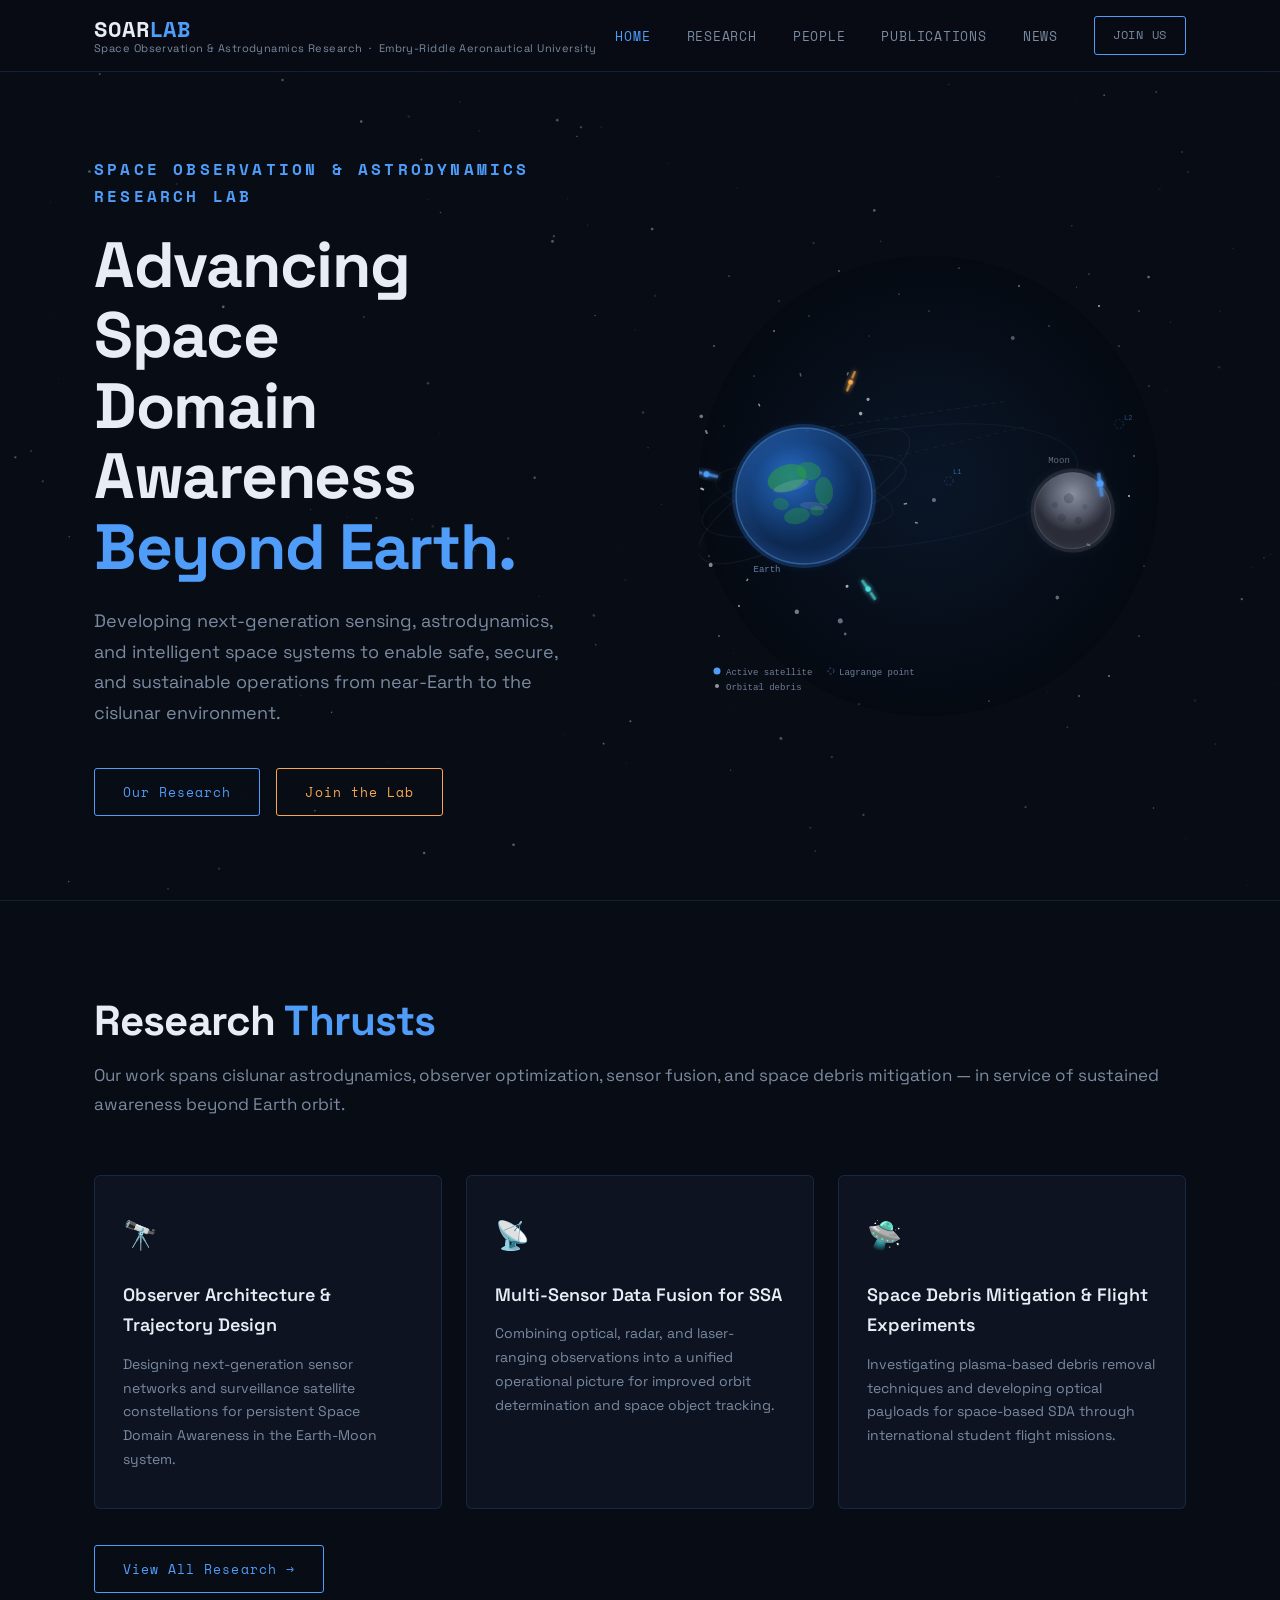
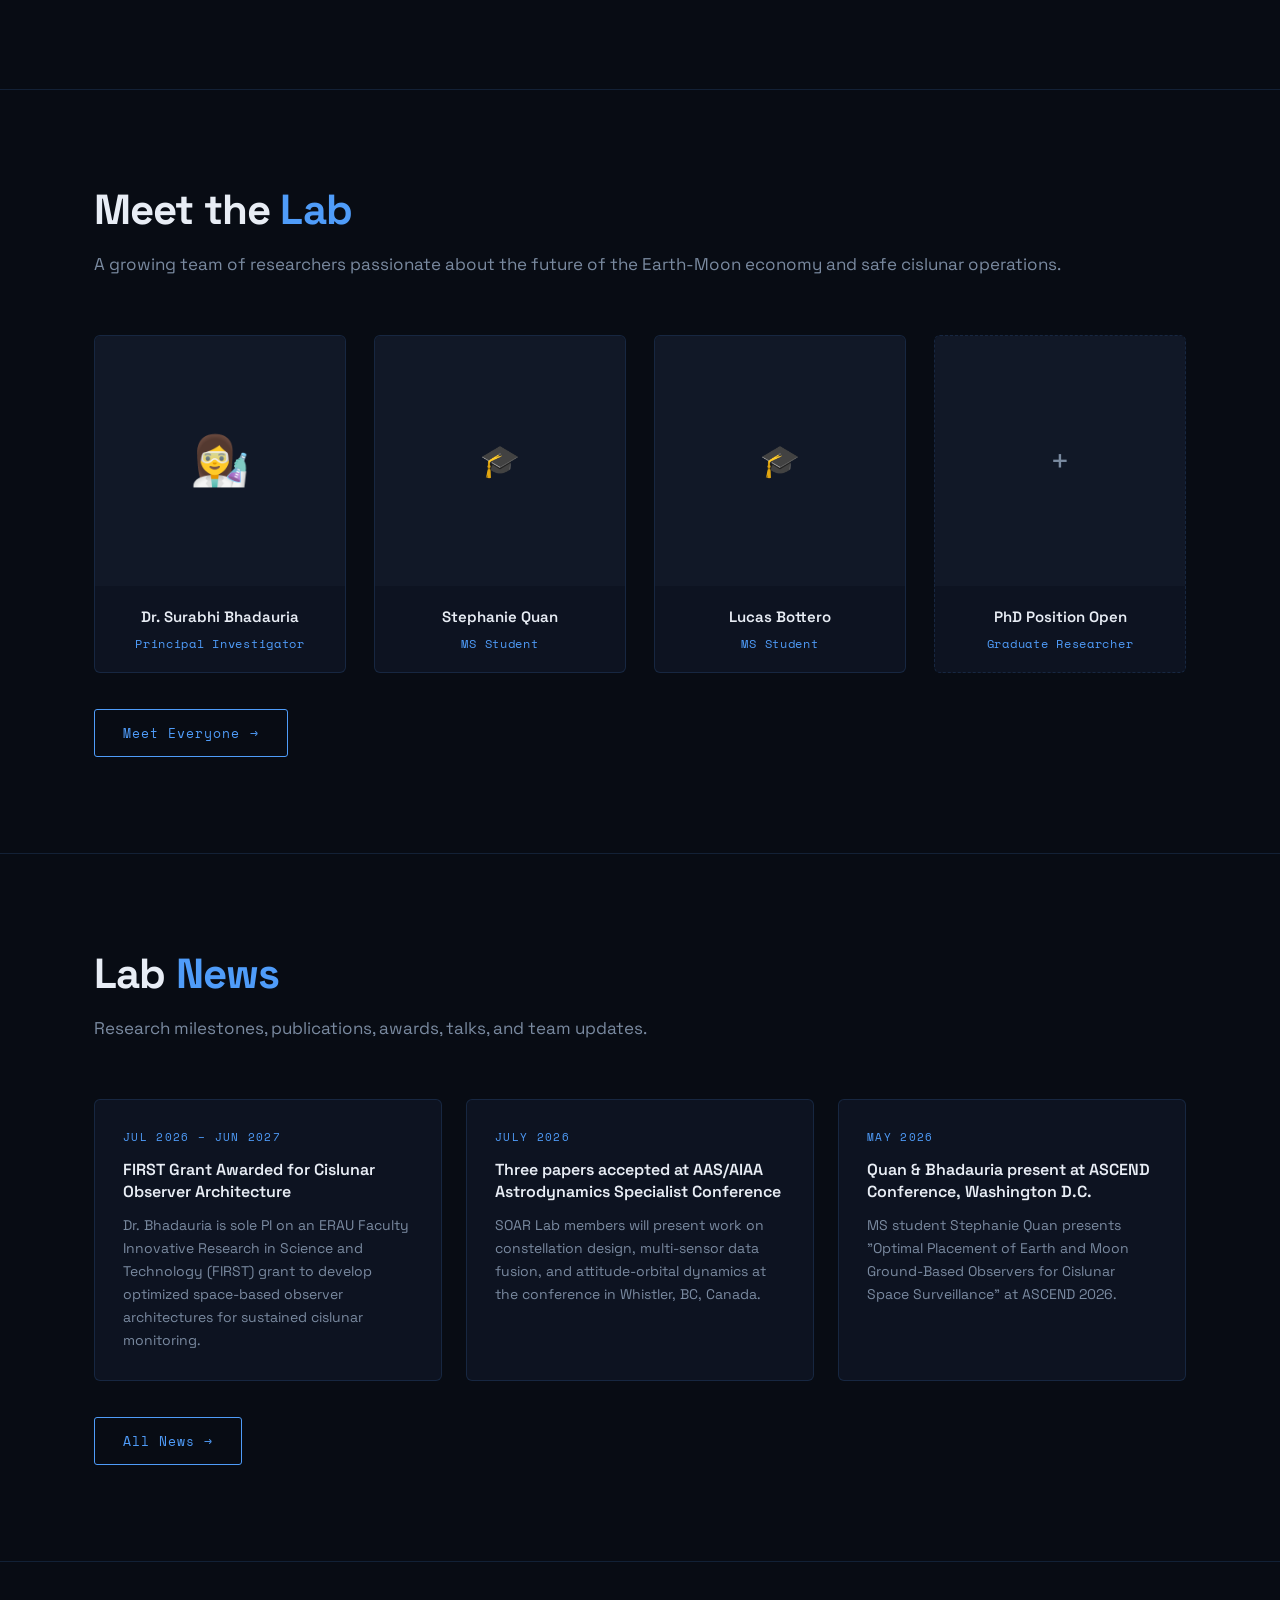
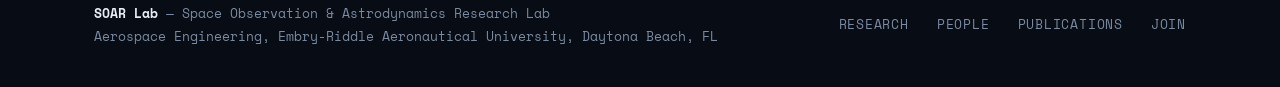
==== index.html @ 90901061 "Update index.html" ====
<!DOCTYPE html>
<html lang="en">
<head>
  <meta charset="UTF-8" />
  <meta name="viewport" content="width=device-width, initial-scale=1.0"/>
  <title>SOAR Lab @ ERAU — Space Observation & Astrodynamics Research</title>
  <meta name="description" content="Space Observation and Astrodynamics Research (SOAR) Lab at Embry-Riddle Aeronautical University."/>
  <link rel="stylesheet" href="css/style.css"/>
</head>
<body>

<canvas id="starfield"></canvas>

<!-- NAV -->
<nav>
  <div class="nav-inner">
    <a href="index.html" class="nav-logo">
      SOAR<span>LAB</span>
      <small>Space Observation &amp; Astrodynamics Research &nbsp;·&nbsp; Embry-Riddle Aeronautical University</small>
    </a>
    <ul class="nav-links">
      <li><a href="index.html">Home</a></li>
      <li><a href="pages/research.html">Research</a></li>
      <li><a href="pages/people.html">People</a></li>
      <li><a href="pages/publications.html">Publications</a></li>
      <li><a href="pages/news.html">News</a></li>
      <li><a href="pages/join.html" class="btn" style="padding:8px 18px;font-size:12px;">Join Us</a></li>
    </ul>
    <div class="nav-burger" aria-label="Toggle menu">
      <span></span><span></span><span></span>
    </div>
  </div>
</nav>

<!-- HERO -->
<section class="hero">
  <div class="container">
    <div class="hero-grid">
      <div>
        <h3 class="hero-eyebrow" style="font-size: 16px;">Space Observation &amp; Astrodynamics Research Lab</h3>
        <h1>Advancing Space<br/>Domain Awareness<br/><em>Beyond Earth.</em></h1>
        <p class="hero-sub">
          Developing next-generation sensing, astrodynamics, and intelligent space systems to enable safe, secure, and sustainable operations from near-Earth to the cislunar environment.
        </p>
        <div class="hero-cta">
          <a href="pages/research.html" class="btn">Our Research</a>
          <a href="pages/join.html" class="btn btn-gold">Join the Lab</a>
        </div>
      </div>

      <!-- Rich Earth-Moon debris field SVG -->
      <div class="orbit-wrap" style="width:460px;height:460px;">
        <svg viewBox="0 0 460 460" xmlns="http://www.w3.org/2000/svg">
          <defs>
            <radialGradient id="spaceGrad" cx="50%" cy="50%">
              <stop offset="0%" stop-color="#0a1628"/>
              <stop offset="100%" stop-color="#050a12"/>
            </radialGradient>
            <radialGradient id="earthGrad" cx="40%" cy="35%">
              <stop offset="0%" stop-color="#2a6abf"/>
              <stop offset="40%" stop-color="#1a4a8a"/>
              <stop offset="100%" stop-color="#0a1f3d"/>
            </radialGradient>
            <radialGradient id="earthAtmo" cx="50%" cy="50%">
              <stop offset="75%" stop-color="rgba(79,140,249,0)"/>
              <stop offset="100%" stop-color="rgba(79,140,249,0.18)"/>
            </radialGradient>
            <radialGradient id="moonGrad" cx="38%" cy="32%">
              <stop offset="0%" stop-color="#8a8fa0"/>
              <stop offset="60%" stop-color="#555a6a"/>
              <stop offset="100%" stop-color="#2a2d38"/>
            </radialGradient>
            <radialGradient id="moonAtmo" cx="50%" cy="50%">
              <stop offset="75%" stop-color="rgba(180,185,200,0)"/>
              <stop offset="100%" stop-color="rgba(180,185,200,0.08)"/>
            </radialGradient>
            <filter id="glow" x="-50%" y="-50%" width="200%" height="200%">
              <feGaussianBlur stdDeviation="2.5" result="blur"/>
              <feMerge><feMergeNode in="blur"/><feMergeNode in="SourceGraphic"/></feMerge>
            </filter>
            <filter id="softglow" x="-80%" y="-80%" width="260%" height="260%">
              <feGaussianBlur stdDeviation="5" result="blur"/>
              <feMerge><feMergeNode in="blur"/><feMergeNode in="SourceGraphic"/></feMerge>
            </filter>
            <filter id="debrisfx">
              <feGaussianBlur stdDeviation="0.6" result="blur"/>
              <feMerge><feMergeNode in="blur"/><feMergeNode in="SourceGraphic"/></feMerge>
            </filter>
            <clipPath id="earthClip"><circle cx="105" cy="240" r="68"/></clipPath>
            <clipPath id="moonClip"><circle cx="360" cy="160" r="38"/></clipPath>
          </defs>

          <!-- Deep space background -->
          <circle cx="230" cy="230" r="230" fill="url(#spaceGrad)"/>

          <!-- Background stars (static, tiny) -->
          <g opacity="0.7">
            <circle cx="30" cy="20" r="0.6" fill="white"/><circle cx="80" cy="45" r="0.5" fill="white"/>
            <circle cx="140" cy="15" r="0.7" fill="white"/><circle cx="200" cy="38" r="0.5" fill="white"/>
            <circle cx="260" cy="12" r="0.6" fill="white"/><circle cx="320" cy="30" r="0.8" fill="white"/>
            <circle cx="390" cy="18" r="0.5" fill="white"/><circle cx="440" cy="55" r="0.6" fill="white"/>
            <circle cx="15" cy="90" r="0.7" fill="white"/><circle cx="55" cy="120" r="0.5" fill="white"/>
            <circle cx="420" cy="90" r="0.6" fill="white"/><circle cx="450" cy="130" r="0.5" fill="white"/>
            <circle cx="25" cy="170" r="0.5" fill="white"/><circle cx="435" cy="200" r="0.7" fill="white"/>
            <circle cx="10" cy="300" r="0.6" fill="white"/><circle cx="445" cy="310" r="0.5" fill="white"/>
            <circle cx="20" cy="380" r="0.7" fill="white"/><circle cx="440" cy="380" r="0.6" fill="white"/>
            <circle cx="60" cy="430" r="0.5" fill="white"/><circle cx="380" cy="440" r="0.7" fill="white"/>
            <circle cx="160" cy="448" r="0.5" fill="white"/><circle cx="290" cy="445" r="0.6" fill="white"/>
            <circle cx="110" cy="60" r="0.5" fill="white"/><circle cx="350" cy="70" r="0.6" fill="white"/>
            <circle cx="170" cy="80" r="0.4" fill="white"/><circle cx="230" cy="55" r="0.5" fill="white"/>
          </g>

          <!-- Twinkling stars -->
          <circle cx="75" cy="75" r="1" fill="white"><animate attributeName="opacity" values="0.3;1;0.3" dur="2.3s" repeatCount="indefinite"/></circle>
          <circle cx="400" cy="50" r="1.1" fill="white"><animate attributeName="opacity" values="0.8;0.2;0.8" dur="1.8s" repeatCount="indefinite"/></circle>
          <circle cx="430" cy="240" r="0.9" fill="white"><animate attributeName="opacity" values="0.4;1;0.4" dur="3.1s" repeatCount="indefinite"/></circle>
          <circle cx="40" cy="350" r="1" fill="white"><animate attributeName="opacity" values="1;0.2;1" dur="2.7s" repeatCount="indefinite"/></circle>
          <circle cx="410" cy="420" r="0.8" fill="white"><animate attributeName="opacity" values="0.5;1;0.5" dur="1.6s" repeatCount="indefinite"/></circle>

          <!-- Earth-Moon orbital path -->
          <ellipse cx="210" cy="230" rx="170" ry="58" fill="none" stroke="rgba(79,156,249,0.08)" stroke-width="1" transform="rotate(-8,210,230)"/>

          <!-- LEO debris ring around Earth -->
          <ellipse cx="105" cy="240" rx="105" ry="32" fill="none" stroke="rgba(79,156,249,0.07)" stroke-width="1.5" transform="rotate(-15,105,240)"/>
          <ellipse cx="105" cy="240" rx="90" ry="26" fill="none" stroke="rgba(249,168,79,0.06)" stroke-width="1" transform="rotate(10,105,240)"/>
          <ellipse cx="105" cy="240" rx="120" ry="36" fill="none" stroke="rgba(255,255,255,0.05)" stroke-width="1" transform="rotate(-30,105,240)"/>

          <!-- EARTH -->
          <circle cx="105" cy="240" r="72" fill="rgba(30,70,140,0.15)" filter="url(#softglow)"/>
          <circle cx="105" cy="240" r="68" fill="url(#earthGrad)"/>
          <!-- Ocean texture -->
          <circle cx="105" cy="240" r="68" fill="rgba(30,100,200,0.15)"/>
          <!-- Continent shapes -->
          <ellipse cx="88" cy="222" rx="20" ry="13" fill="rgba(40,160,60,0.55)" transform="rotate(-20,88,222)"/>
          <ellipse cx="110" cy="215" rx="12" ry="9" fill="rgba(40,160,60,0.45)" transform="rotate(10,110,215)"/>
          <ellipse cx="125" cy="235" rx="9" ry="14" fill="rgba(40,160,60,0.40)" transform="rotate(-5,125,235)"/>
          <ellipse cx="82" cy="248" rx="8" ry="6" fill="rgba(40,160,60,0.35)" transform="rotate(15,82,248)"/>
          <ellipse cx="98" cy="260" rx="13" ry="8" fill="rgba(40,160,60,0.38)" transform="rotate(-10,98,260)"/>
          <ellipse cx="118" cy="255" rx="7" ry="5" fill="rgba(40,160,60,0.32)"/>
          <!-- Cloud wisps -->
          <ellipse cx="92" cy="230" rx="18" ry="5" fill="rgba(255,255,255,0.12)" transform="rotate(-15,92,230)"/>
          <ellipse cx="115" cy="250" rx="14" ry="4" fill="rgba(255,255,255,0.10)" transform="rotate(5,115,250)"/>
          <!-- Atmosphere glow -->
          <circle cx="105" cy="240" r="72" fill="url(#earthAtmo)"/>
          <circle cx="105" cy="240" r="68" fill="none" stroke="rgba(100,180,255,0.35)" stroke-width="1.5"/>

          <!-- MOON (orbiting) -->
          <g>
            <animateTransform attributeName="transform" type="rotate" from="0 210 230" to="360 210 230" dur="22s" repeatCount="indefinite"/>
            <!-- Moon glow -->
            <circle cx="360" cy="160" r="42" fill="rgba(150,155,170,0.08)" filter="url(#softglow)"/>
            <circle cx="360" cy="160" r="38" fill="url(#moonGrad)"/>
            <!-- Craters -->
            <circle cx="350" cy="152" r="5" fill="rgba(0,0,0,0.18)"/>
            <circle cx="370" cy="165" r="3.5" fill="rgba(0,0,0,0.15)"/>
            <circle cx="355" cy="172" r="4" fill="rgba(0,0,0,0.12)"/>
            <circle cx="368" cy="150" r="2.5" fill="rgba(0,0,0,0.10)"/>
            <circle cx="342" cy="165" r="3" fill="rgba(0,0,0,0.13)"/>
            <!-- Atmosphere -->
            <circle cx="360" cy="160" r="42" fill="url(#moonAtmo)"/>
            <circle cx="360" cy="160" r="38" fill="none" stroke="rgba(180,185,200,0.2)" stroke-width="1"/>
          </g>

          <!-- DEBRIS FIELD — many pieces at various orbits around Earth -->
          <!-- LEO debris ring 1, fast -->
          <g><animateTransform attributeName="transform" type="rotate" from="0 105 240" to="360 105 240" dur="4s" repeatCount="indefinite"/>
            <rect x="205" y="238" width="4" height="2" rx="0.5" fill="rgba(220,220,220,0.8)" transform="rotate(20,207,239)"/></g>
          <g><animateTransform attributeName="transform" type="rotate" from="60 105 240" to="420 105 240" dur="4s" repeatCount="indefinite"/>
            <rect x="205" y="238" width="3" height="1.5" rx="0.5" fill="rgba(200,200,210,0.7)"/></g>
          <g><animateTransform attributeName="transform" type="rotate" from="120 105 240" to="480 105 240" dur="4s" repeatCount="indefinite"/>
            <circle cx="205" cy="240" r="1.8" fill="rgba(210,210,220,0.75)"/></g>
          <g><animateTransform attributeName="transform" type="rotate" from="180 105 240" to="540 105 240" dur="4s" repeatCount="indefinite"/>
            <rect x="205" y="239" width="3.5" height="1.5" rx="0.3" fill="rgba(180,200,220,0.7)" transform="rotate(-15,207,240)"/></g>
          <g><animateTransform attributeName="transform" type="rotate" from="240 105 240" to="600 105 240" dur="4s" repeatCount="indefinite"/>
            <circle cx="205" cy="240" r="1.5" fill="rgba(220,210,200,0.8)"/></g>
          <g><animateTransform attributeName="transform" type="rotate" from="300 105 240" to="660 105 240" dur="4s" repeatCount="indefinite"/>
            <rect x="205" y="238.5" width="2.5" height="1.5" rx="0.3" fill="rgba(200,215,200,0.7)"/></g>

          <!-- LEO debris ring 2, medium -->
          <g><animateTransform attributeName="transform" type="rotate" from="30 105 240" to="390 105 240" dur="6.5s" repeatCount="indefinite"/>
            <circle cx="221" cy="240" r="2" fill="rgba(200,200,210,0.65)"/></g>
          <g><animateTransform attributeName="transform" type="rotate" from="100 105 240" to="460 105 240" dur="6.5s" repeatCount="indefinite"/>
            <rect x="220" y="238.5" width="4" height="2" rx="0.5" fill="rgba(210,200,200,0.6)" transform="rotate(35,222,239)"/></g>
          <g><animateTransform attributeName="transform" type="rotate" from="190 105 240" to="550 105 240" dur="6.5s" repeatCount="indefinite"/>
            <circle cx="221" cy="240" r="1.6" fill="rgba(220,220,200,0.7)"/></g>
          <g><animateTransform attributeName="transform" type="rotate" from="260 105 240" to="620 105 240" dur="6.5s" repeatCount="indefinite"/>
            <rect x="219" y="239" width="3" height="1.5" rx="0.3" fill="rgba(190,210,220,0.65)"/></g>
          <g><animateTransform attributeName="transform" type="rotate" from="340 105 240" to="700 105 240" dur="6.5s" repeatCount="indefinite"/>
            <circle cx="221" cy="240" r="2.2" fill="rgba(200,195,210,0.6)"/></g>

          <!-- Outer LEO ring, slow -->
          <g><animateTransform attributeName="transform" type="rotate" from="0 105 240" to="360 105 240" dur="10s" repeatCount="indefinite"/>
            <circle cx="235" cy="240" r="2.5" fill="rgba(180,190,210,0.55)"/></g>
          <g><animateTransform attributeName="transform" type="rotate" from="72 105 240" to="432 105 240" dur="10s" repeatCount="indefinite"/>
            <rect x="234" y="238" width="4" height="2" rx="0.5" fill="rgba(200,200,190,0.5)" transform="rotate(-25,236,239)"/></g>
          <g><animateTransform attributeName="transform" type="rotate" from="144 105 240" to="504 105 240" dur="10s" repeatCount="indefinite"/>
            <circle cx="235" cy="240" r="1.8" fill="rgba(210,200,200,0.55)"/></g>
          <g><animateTransform attributeName="transform" type="rotate" from="216 105 240" to="576 105 240" dur="10s" repeatCount="indefinite"/>
            <rect x="233" y="239" width="3.5" height="1.5" rx="0.4" fill="rgba(190,200,215,0.5)"/></g>
          <g><animateTransform attributeName="transform" type="rotate" from="288 105 240" to="648 105 240" dur="10s" repeatCount="indefinite"/>
            <circle cx="235" cy="240" r="2" fill="rgba(200,210,200,0.5)"/></g>

          <!-- ACTIVE SATELLITES with solar panels -->
          <!-- Sat 1 — LEO, blue -->
          <g filter="url(#glow)">
            <animateTransform attributeName="transform" type="rotate" from="45 105 240" to="405 105 240" dur="5s" repeatCount="indefinite"/>
            <circle cx="205" cy="240" r="3" fill="#4f9cf9"/>
            <rect x="209" y="238.5" width="10" height="3" fill="rgba(79,156,249,0.7)" rx="1"/>
            <rect x="193" y="238.5" width="10" height="3" fill="rgba(79,156,249,0.7)" rx="1"/>
          </g>
          <!-- Sat 2 — higher LEO, gold -->
          <g filter="url(#glow)">
            <animateTransform attributeName="transform" type="rotate" from="200 105 240" to="560 105 240" dur="8s" repeatCount="indefinite"/>
            <circle cx="228" cy="240" r="2.5" fill="#f9a84f"/>
            <rect x="232" y="238.8" width="8" height="2.5" fill="rgba(249,168,79,0.7)" rx="1"/>
            <rect x="218" y="238.8" width="8" height="2.5" fill="rgba(249,168,79,0.7)" rx="1"/>
          </g>
          <!-- Sat 3 — observer, cyan -->
          <g filter="url(#glow)">
            <animateTransform attributeName="transform" type="rotate" from="310 105 240" to="670 105 240" dur="7s" repeatCount="indefinite"/>
            <circle cx="218" cy="240" r="2.8" fill="#4fdcdc"/>
            <rect x="222" y="238.6" width="9" height="2.8" fill="rgba(79,220,220,0.65)" rx="1"/>
            <rect x="207" y="238.6" width="9" height="2.8" fill="rgba(79,220,220,0.65)" rx="1"/>
          </g>

          <!-- CISLUNAR SPACECRAFT on halo-like path -->
          <g filter="url(#glow)">
            <animateTransform attributeName="transform" type="rotate" from="0 310 190" to="360 310 190" dur="9s" repeatCount="indefinite"/>
            <circle cx="360" cy="105" r="3.5" fill="#4f9cf9"/>
            <rect x="364" y="103.3" width="9" height="3.5" fill="rgba(79,156,249,0.65)" rx="1"/>
            <rect x="349" y="103.3" width="9" height="3.5" fill="rgba(79,156,249,0.65)" rx="1"/>
          </g>

          <!-- Observation beams from Earth satellite to Moon region -->
          <line x1="105" y1="175" x2="310" y2="145" stroke="rgba(79,220,220,0.2)" stroke-width="1" stroke-dasharray="5,4">
            <animate attributeName="opacity" values="0.15;0.5;0.15" dur="3.5s" repeatCount="indefinite"/>
          </line>
          <line x1="155" y1="210" x2="330" y2="170" stroke="rgba(249,168,79,0.18)" stroke-width="1" stroke-dasharray="4,5">
            <animate attributeName="opacity" values="0.1;0.4;0.1" dur="4.2s" repeatCount="indefinite"/>
          </line>

          <!-- Scattered cislunar debris (slower, spread out) -->
          <g><animateTransform attributeName="transform" type="rotate" from="0 230 230" to="360 230 230" dur="18s" repeatCount="indefinite"/>
            <circle cx="400" cy="230" r="1.8" fill="rgba(200,200,200,0.5)"/></g>
          <g><animateTransform attributeName="transform" type="rotate" from="90 230 230" to="450 230 230" dur="25s" repeatCount="indefinite"/>
            <circle cx="400" cy="230" r="1.4" fill="rgba(220,210,190,0.45)"/></g>
          <g><animateTransform attributeName="transform" type="rotate" from="180 230 230" to="540 230 230" dur="18s" repeatCount="indefinite"/>
            <rect x="398" y="229" width="3.5" height="1.5" rx="0.3" fill="rgba(190,200,210,0.4)" transform="rotate(40,400,230)"/></g>
          <g><animateTransform attributeName="transform" type="rotate" from="270 230 230" to="630 230 230" dur="25s" repeatCount="indefinite"/>
            <circle cx="400" cy="230" r="2" fill="rgba(200,195,200,0.4)"/></g>
          <g><animateTransform attributeName="transform" type="rotate" from="45 230 230" to="-315 230 230" dur="30s" repeatCount="indefinite"/>
            <rect x="398" y="228.5" width="4" height="2" rx="0.4" fill="rgba(210,200,190,0.38)"/></g>

          <!-- L1 / L2 region markers -->
          <circle cx="250" cy="225" r="3" fill="none" stroke="rgba(79,156,249,0.3)" stroke-width="1" stroke-dasharray="2,2">
            <animate attributeName="r" values="3;5;3" dur="3s" repeatCount="indefinite"/>
            <animate attributeName="opacity" values="0.5;1;0.5" dur="3s" repeatCount="indefinite"/>
          </circle>
          <text x="254" y="218" fill="rgba(79,156,249,0.6)" font-size="7" font-family="monospace">L1</text>

          <circle cx="420" cy="168" r="3" fill="none" stroke="rgba(79,156,249,0.25)" stroke-width="1" stroke-dasharray="2,2">
            <animate attributeName="r" values="3;4.5;3" dur="4s" repeatCount="indefinite"/>
            <animate attributeName="opacity" values="0.4;0.9;0.4" dur="4s" repeatCount="indefinite"/>
          </circle>
          <text x="425" y="164" fill="rgba(79,156,249,0.5)" font-size="7" font-family="monospace">L2</text>

          <!-- Labels -->
          <text x="68" y="316" fill="rgba(150,190,255,0.65)" font-size="9" font-family="monospace" text-anchor="middle">Earth</text>
          <text x="360" y="207" fill="rgba(180,185,200,0.55)" font-size="9" font-family="monospace" text-anchor="middle">Moon</text>

          <!-- Legend bottom left -->
          <circle cx="18" cy="415" r="3.5" fill="#4f9cf9"/>
          <text x="27" y="419" fill="rgba(180,200,240,0.6)" font-size="9" font-family="monospace">Active satellite</text>
          <circle cx="18" cy="430" r="2" fill="rgba(210,210,220,0.7)"/>
          <text x="27" y="434" fill="rgba(180,200,240,0.6)" font-size="9" font-family="monospace">Orbital debris</text>
          <circle cx="132" cy="415" r="3" fill="none" stroke="rgba(79,156,249,0.5)" stroke-width="1" stroke-dasharray="2,2"/>
          <text x="140" y="419" fill="rgba(180,200,240,0.6)" font-size="9" font-family="monospace">Lagrange point</text>
        </svg>
      </div>
    </div>
  </div>
</section>

  <hr class="divider"/>

<!-- RESEARCH PREVIEW -->
<section class="section" style="position:relative;z-index:1;">
  <div class="container">
    <div class="section-head">
      <h2>Research <span>Thrusts</span></h2>
       <p style="max-width:100%;">Our work spans cislunar astrodynamics, observer optimization, sensor fusion, and space debris mitigation — in service of sustained awareness beyond Earth orbit.</p>
    </div>
    <div class="research-grid">
      <div class="research-card">
        <span class="research-icon">🔭</span>
        <h3>Observer Architecture &amp; Trajectory Design</h3>
        <p>Designing next-generation sensor networks and surveillance satellite constellations for persistent Space Domain Awareness in the Earth-Moon system.</p>
      </div>
      <div class="research-card">
        <span class="research-icon">📡</span>
        <h3>Multi-Sensor Data Fusion for SSA</h3>
        <p>Combining optical, radar, and laser-ranging observations into a unified operational picture for improved orbit determination and space object tracking.</p>
      </div>
      <div class="research-card">
        <span class="research-icon">🛸</span>
        <h3>Space Debris Mitigation &amp; Flight Experiments</h3>
        <p>Investigating plasma-based debris removal techniques and developing optical payloads for space-based SDA through international student flight missions.</p>
      </div>
    </div>
    <div style="margin-top:36px;">
      <a href="pages/research.html" class="btn">View All Research →</a>
    </div>
  </div>
</section>

<hr class="divider"/>

<!-- TEAM PREVIEW -->
<section class="section" style="position:relative;z-index:1;">
  <div class="container">
    <div class="section-head">
      <h2>Meet the <span>Lab</span></h2>
       <p style="max-width:100%;">A growing team of researchers passionate about the future of the Earth-Moon economy and safe cislunar operations.</p>
    </div>
    <div class="team-grid">
      <div class="team-card">
        <div class="team-photo">👩‍🔬</div>
        <div class="team-info">
          <div class="team-name">Dr. Surabhi Bhadauria</div>
          <div class="team-role">Principal Investigator</div>
        </div>
      </div>
      <div class="team-card">
        <div class="team-photo" style="font-size:32px;">🎓</div>
        <div class="team-info">
          <div class="team-name">Stephanie Quan</div>
          <div class="team-role">MS Student</div>
        </div>
      </div>
      <div class="team-card">
        <div class="team-photo" style="font-size:32px;">🎓</div>
        <div class="team-info">
          <div class="team-name">Lucas Bottero</div>
          <div class="team-role">MS Student</div>
        </div>
      </div>
      <div class="team-card" style="border-style:dashed;opacity:.6;">
        <div class="team-photo" style="font-size:32px;">+</div>
        <div class="team-info">
          <div class="team-name">PhD Position Open</div>
          <div class="team-role">Graduate Researcher</div>
        </div>
      </div>
    </div>
    <div style="margin-top:36px;">
      <a href="pages/people.html" class="btn">Meet Everyone →</a>
    </div>
  </div>
</section>

<hr class="divider"/>

<!-- NEWS PREVIEW -->
<section class="section" style="position:relative;z-index:1;">
  <div class="container">
    <div class="section-head">
      <h2>Lab <span>News</span></h2>
      <p style="max-width:100%;">Research milestones, publications, awards, talks, and team updates.</p>
    </div>
    <div class="news-grid">
      <div class="news-card">
        <div class="news-date">Jul 2026 – Jun 2027</div>
        <h3>FIRST Grant Awarded for Cislunar Observer Architecture</h3>
        <p>Dr. Bhadauria is sole PI on an ERAU Faculty Innovative Research in Science and Technology (FIRST) grant to develop optimized space-based observer architectures for sustained cislunar monitoring.</p>
      </div>
      <div class="news-card">
        <div class="news-date">July 2026</div>
        <h3>Three papers accepted at AAS/AIAA Astrodynamics Specialist Conference</h3>
        <p>SOAR Lab members will present work on constellation design, multi-sensor data fusion, and attitude-orbital dynamics at the conference in Whistler, BC, Canada.</p>
      </div>
      <div class="news-card">
        <div class="news-date">May 2026</div>
        <h3>Quan &amp; Bhadauria present at ASCEND Conference, Washington D.C.</h3>
        <p>MS student Stephanie Quan presents "Optimal Placement of Earth and Moon Ground-Based Observers for Cislunar Space Surveillance" at ASCEND 2026.</p>
      </div>
    </div>
    <div style="margin-top:36px;">
      <a href="pages/news.html" class="btn">All News →</a>
    </div>
  </div>
</section>

<!-- FOOTER -->
<footer>
  <div class="container">
    <div class="footer-inner">
      <div class="footer-brand">
        <strong>SOAR Lab</strong> — Space Observation &amp; Astrodynamics Research Lab<br/>
        Aerospace Engineering, Embry-Riddle Aeronautical University, Daytona Beach, FL
      </div>
      <div class="footer-links">
        <a href="pages/research.html">Research</a>
        <a href="pages/people.html">People</a>
        <a href="pages/publications.html">Publications</a>
        <a href="pages/join.html">Join</a>
      </div>
    </div>
  </div>
</footer>

<script src="js/main.js"></script>
</body>
</html>
---- css/style.css ----
/* ========================================
   SDA LAB — Space Domain Awareness Lab
   Embry-Riddle Aeronautical University
   ======================================== */

@import url('https://fonts.googleapis.com/css2?family=Space+Grotesk:wght@300;400;500;600;700&family=Space+Mono:wght@400;700&display=swap');

/* ---- TOKENS ---- */
:root {
  --bg:          #080c14;
  --bg-card:     #0d1321;
  --bg-card2:    #111827;
  --accent:      #4f9cf9;        /* orbital-blue */
  --accent2:     #f9a84f;        /* ERAU gold */
  --text:        #e8edf5;
  --text-muted:  #7a8aa0;
  --border:      rgba(79,156,249,0.15);
  --font-display: 'Space Grotesk', sans-serif;
  --font-mono:    'Space Mono', monospace;
  --nav-h:       72px;
}

/* ---- RESET ---- */
*, *::before, *::after { box-sizing: border-box; margin: 0; padding: 0; }
html { scroll-behavior: smooth; }
body {
  background: var(--bg);
  color: var(--text);
  font-family: var(--font-display);
  font-size: 16px;
  line-height: 1.7;
  -webkit-font-smoothing: antialiased;
}
a { color: var(--accent); text-decoration: none; }
a:hover { color: #7db8fb; }
img { max-width: 100%; display: block; }
ul { list-style: none; }

/* ---- UTILITY ---- */
.container { max-width: 1140px; margin: 0 auto; padding: 0 24px; }
.section    { padding: 96px 0; }
.section-sm { padding: 64px 0; }
.tag {
  font-family: var(--font-mono);
  font-size: 11px;
  letter-spacing: .18em;
  text-transform: uppercase;
  color: var(--accent);
  display: block;
  margin-bottom: 14px;
}
.btn {
  display: inline-block;
  padding: 12px 28px;
  border: 1.5px solid var(--accent);
  color: var(--accent);
  border-radius: 3px;
  font-family: var(--font-mono);
  font-size: 13px;
  letter-spacing: .08em;
  transition: background .2s, color .2s;
}
.btn:hover { background: var(--accent); color: var(--bg); }
.btn-gold {
  border-color: var(--accent2);
  color: var(--accent2);
}
.btn-gold:hover { background: var(--accent2); color: var(--bg); }

/* ---- STARFIELD CANVAS ---- */
#starfield {
  position: fixed; top: 0; left: 0;
  width: 100%; height: 100%;
  pointer-events: none;
  z-index: 0;
  opacity: .45;
}

/* ---- NAV ---- */
nav {
  position: fixed; top: 0; left: 0; right: 0;
  height: var(--nav-h);
  background: rgba(8,12,20,.88);
  backdrop-filter: blur(12px);
  border-bottom: 1px solid var(--border);
  z-index: 100;
  display: flex; align-items: center;
}
.nav-inner {
  display: flex; align-items: center;
  justify-content: space-between;
  width: 100%; max-width: 1140px;
  margin: 0 auto; padding: 0 24px;
}
.nav-logo {
  font-family: var(--font-mono);
  font-size: 22px;
  font-weight: 700;
  color: var(--text);
  letter-spacing: .04em;
  line-height: 1.2;
}
.nav-logo span { color: var(--accent); }
.nav-logo small {
  display: block;
  font-size: 11px;
  font-weight: 400;
  color: var(--text-muted);
  letter-spacing: .04em;
  font-family: var(--font-display);
}
.nav-links {
  display: flex; gap: 36px; align-items: center;
}
.nav-links a {
  font-size: 13px;
  letter-spacing: .06em;
  color: var(--text-muted);
  font-family: var(--font-mono);
  transition: color .2s;
  text-transform: uppercase;
}
.nav-links a:hover,
.nav-links a.active { color: var(--accent); }
.nav-burger { display: none; cursor: pointer; flex-direction: column; gap: 5px; }
.nav-burger span {
  display: block; width: 24px; height: 2px;
  background: var(--text); border-radius: 2px;
  transition: .3s;
}

/* ---- HERO ---- */
.hero {
  position: relative;
  min-height: 100vh;
  display: flex; align-items: center;
  padding-top: var(--nav-h);
  overflow: hidden;
  z-index: 1;
}
.hero-grid {
  display: grid;
  grid-template-columns: 1fr 1fr;
  gap: 64px;
  align-items: center;
}
.hero-eyebrow {
  font-family: var(--font-mono);
  font-size: 12px;
  letter-spacing: .2em;
  text-transform: uppercase;
  color: var(--accent);
  margin-bottom: 20px;
}
.hero h1 {
  font-size: clamp(36px, 5vw, 64px);
  font-weight: 700;
  line-height: 1.1;
  letter-spacing: -.02em;
  margin-bottom: 24px;
}
.hero h1 em {
  font-style: normal;
  color: var(--accent);
}
.hero-sub {
  font-size: 18px;
  color: var(--text-muted);
  line-height: 1.7;
  margin-bottom: 40px;
  max-width: 480px;
}
.hero-cta { display: flex; gap: 16px; flex-wrap: wrap; }

/* orbit diagram */
.orbit-wrap {
  position: relative;
  width: 420px; height: 420px;
  margin: 0 auto;
}
.orbit-wrap svg { width: 100%; height: 100%; }

/* ---- STATS BAR ---- */
.stats-bar {
  position: relative; z-index: 1;
  border-top: 1px solid var(--border);
  border-bottom: 1px solid var(--border);
  background: var(--bg-card);
}
.stats-inner {
  display: grid;
  grid-template-columns: repeat(4, 1fr);
}
.stat-item {
  padding: 32px 24px;
  border-right: 1px solid var(--border);
}
.stat-item:last-child { border-right: none; }
.stat-num {
  font-family: var(--font-mono);
  font-size: 36px;
  font-weight: 700;
  color: var(--accent);
  line-height: 1;
}
.stat-label {
  font-size: 13px;
  color: var(--text-muted);
  margin-top: 6px;
}

/* ---- SECTION HEADINGS ---- */
.section-head { margin-bottom: 56px; }
.section-head h2 {
  font-size: clamp(28px, 3.5vw, 42px);
  font-weight: 700;
  letter-spacing: -.02em;
  line-height: 1.15;
}
.section-head h2 span { color: var(--accent); }
.section-head p {
  margin-top: 16px;
  color: var(--text-muted);
  max-width: 560px;
  font-size: 17px;
}

/* ---- RESEARCH CARDS ---- */
.research-grid {
  display: grid;
  grid-template-columns: repeat(3, 1fr);
  gap: 24px;
}
.research-card {
  background: var(--bg-card);
  border: 1px solid var(--border);
  border-radius: 6px;
  padding: 36px 28px;
  transition: border-color .3s, transform .3s;
  position: relative;
  overflow: hidden;
}
.research-card::before {
  content: '';
  position: absolute; top: 0; left: 0; right: 0;
  height: 2px;
  background: linear-gradient(90deg, var(--accent), transparent);
  opacity: 0;
  transition: opacity .3s;
}
.research-card:hover { border-color: var(--accent); transform: translateY(-4px); }
.research-card:hover::before { opacity: 1; }
.research-icon {
  font-size: 28px;
  margin-bottom: 20px;
  display: block;
}
.research-card h3 {
  font-size: 18px;
  font-weight: 600;
  margin-bottom: 12px;
}
.research-card p {
  font-size: 14px;
  color: var(--text-muted);
  line-height: 1.7;
}

/* ---- TEAM ---- */
.team-grid {
  display: grid;
  grid-template-columns: repeat(auto-fill, minmax(200px, 1fr));
  gap: 28px;
}
.team-card {
  background: var(--bg-card);
  border: 1px solid var(--border);
  border-radius: 6px;
  overflow: hidden;
  transition: border-color .3s, transform .3s;
  text-align: center;
}
.team-card:hover { border-color: var(--accent); transform: translateY(-4px); }
.team-photo {
  width: 100%; aspect-ratio: 1/1;
  background: var(--bg-card2);
  display: flex; align-items: center; justify-content: center;
  font-size: 48px;
  color: var(--text-muted);
  overflow: hidden;
}
.team-photo img { width: 100%; height: 100%; object-fit: cover; }
.team-info { padding: 18px 14px; }
.team-name {
  font-weight: 600;
  font-size: 15px;
  margin-bottom: 4px;
}
.team-role {
  font-size: 12px;
  color: var(--accent);
  font-family: var(--font-mono);
  letter-spacing: .06em;
}

/* ---- PUBLICATIONS ---- */
.pub-list { display: flex; flex-direction: column; gap: 20px; }
.pub-item {
  background: var(--bg-card);
  border: 1px solid var(--border);
  border-radius: 6px;
  padding: 24px 28px;
  display: grid;
  grid-template-columns: auto 1fr;
  gap: 20px;
  align-items: start;
  transition: border-color .3s;
}
.pub-item:hover { border-color: var(--accent); }
.pub-year {
  font-family: var(--font-mono);
  font-size: 13px;
  color: var(--accent);
  white-space: nowrap;
  padding-top: 2px;
}
.pub-title {
  font-weight: 600;
  font-size: 15px;
  margin-bottom: 6px;
}
.pub-authors {
  font-size: 13px;
  color: var(--text-muted);
  margin-bottom: 6px;
}
.pub-journal {
  font-size: 13px;
  color: var(--accent2);
  font-style: italic;
}
.pub-doi {
  font-family: var(--font-mono);
  font-size: 12px;
  color: var(--text-muted);
  margin-top: 8px;
  display: inline-block;
}

/* ---- NEWS ---- */
.news-grid {
  display: grid;
  grid-template-columns: repeat(3, 1fr);
  gap: 24px;
}
.news-card {
  background: var(--bg-card);
  border: 1px solid var(--border);
  border-radius: 6px;
  padding: 28px;
  transition: border-color .3s, transform .3s;
}
.news-card:hover { border-color: var(--accent); transform: translateY(-4px); }
.news-date {
  font-family: var(--font-mono);
  font-size: 11px;
  letter-spacing: .12em;
  color: var(--accent);
  text-transform: uppercase;
  margin-bottom: 12px;
}
.news-card h3 { font-size: 16px; font-weight: 600; margin-bottom: 10px; line-height: 1.4; }
.news-card p { font-size: 14px; color: var(--text-muted); line-height: 1.65; }

/* ---- JOIN ---- */
.join-grid {
  display: grid;
  grid-template-columns: 1fr 1fr;
  gap: 56px;
  align-items: start;
}
.join-text h2 {
  font-size: clamp(26px, 3vw, 38px);
  font-weight: 700;
  margin-bottom: 20px;
  line-height: 1.2;
}
.join-text p { color: var(--text-muted); font-size: 16px; margin-bottom: 16px; }
.position-list { display: flex; flex-direction: column; gap: 16px; }
.position-item {
  background: var(--bg-card);
  border: 1px solid var(--border);
  border-radius: 6px;
  padding: 20px 22px;
  border-left: 3px solid var(--accent);
}
.position-item h4 { font-size: 15px; font-weight: 600; margin-bottom: 6px; }
.position-item p { font-size: 13px; color: var(--text-muted); line-height: 1.6; }

/* ---- CONTACT ---- */
.contact-card {
  background: var(--bg-card);
  border: 1px solid var(--border);
  border-radius: 8px;
  padding: 48px;
  max-width: 680px;
  margin: 0 auto;
  text-align: center;
}
.contact-card h2 { font-size: 28px; font-weight: 700; margin-bottom: 16px; }
.contact-card p { color: var(--text-muted); margin-bottom: 32px; font-size: 16px; }
.contact-details {
  display: flex;
  flex-direction: column;
  gap: 12px;
  text-align: left;
  background: var(--bg);
  border-radius: 6px;
  padding: 24px 28px;
  margin-bottom: 28px;
}
.contact-row {
  display: flex; gap: 12px; align-items: flex-start;
  font-size: 15px;
}
.contact-row strong {
  min-width: 90px;
  color: var(--text-muted);
  font-family: var(--font-mono);
  font-size: 12px;
  letter-spacing: .08em;
  text-transform: uppercase;
  padding-top: 2px;
}

/* ---- FOOTER ---- */
footer {
  border-top: 1px solid var(--border);
  padding: 40px 0;
  position: relative; z-index: 1;
}
.footer-inner {
  display: flex;
  justify-content: space-between;
  align-items: center;
  flex-wrap: wrap;
  gap: 16px;
}
.footer-brand {
  font-family: var(--font-mono);
  font-size: 13px;
  color: var(--text-muted);
}
.footer-brand strong { color: var(--text); }
.footer-links {
  display: flex; gap: 28px;
}
.footer-links a {
  font-size: 13px;
  font-family: var(--font-mono);
  color: var(--text-muted);
  text-transform: uppercase;
  letter-spacing: .06em;
  transition: color .2s;
}
.footer-links a:hover { color: var(--accent); }

/* ---- PAGE HERO (inner pages) ---- */
.page-hero {
  padding: calc(var(--nav-h) + 72px) 0 72px;
  position: relative; z-index: 1;
  border-bottom: 1px solid var(--border);
}
.page-hero h1 {
  font-size: clamp(32px, 4vw, 52px);
  font-weight: 700;
  letter-spacing: -.02em;
  margin-bottom: 16px;
  line-height: 1.1;
}
.page-hero h1 span { color: var(--accent); }
.page-hero p { color: var(--text-muted); font-size: 18px; max-width: 560px; }

/* ---- DIVIDER ---- */
.divider {
  border: none;
  border-top: 1px solid var(--border);
  margin: 0;
}

/* ---- RESPONSIVE ---- */
@media (max-width: 900px) {
  .hero-grid { grid-template-columns: 1fr; text-align: center; }
  .hero-sub { margin: 0 auto 40px; }
  .hero-cta { justify-content: center; }
  .orbit-wrap { width: 280px; height: 280px; }
  .research-grid { grid-template-columns: 1fr 1fr; }
  .news-grid { grid-template-columns: 1fr 1fr; }
  .stats-inner { grid-template-columns: 1fr 1fr; }
  .join-grid { grid-template-columns: 1fr; }
}
@media (max-width: 600px) {
  .research-grid { grid-template-columns: 1fr; }
  .news-grid { grid-template-columns: 1fr; }
  .stats-inner { grid-template-columns: 1fr 1fr; }
  .nav-links { display: none; }
  .nav-links.open {
    display: flex; flex-direction: column;
    position: absolute; top: var(--nav-h); left: 0; right: 0;
    background: var(--bg-card);
    padding: 24px;
    gap: 20px;
    border-bottom: 1px solid var(--border);
  }
  .nav-burger { display: flex; }
  .contact-card { padding: 32px 20px; }
  .team-grid { grid-template-columns: repeat(2, 1fr); }
  .pub-item { grid-template-columns: 1fr; gap: 8px; }
}
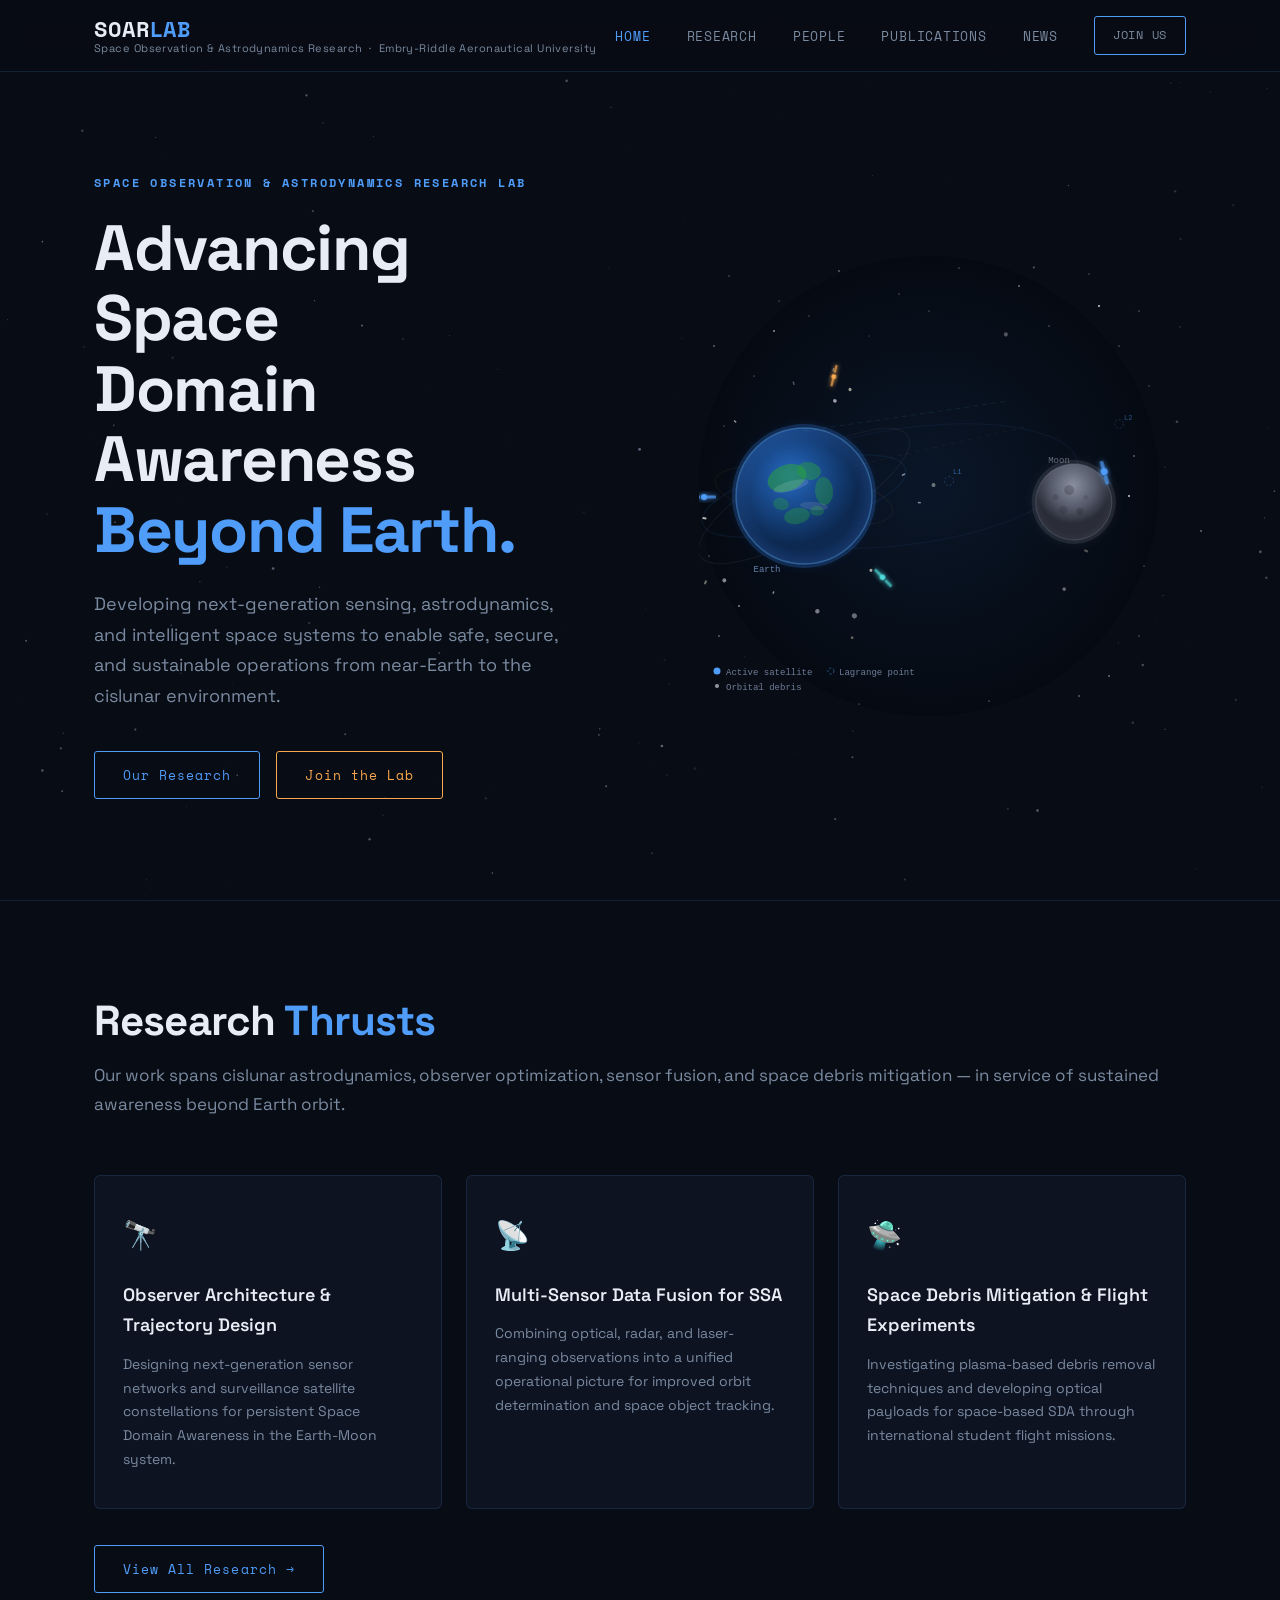
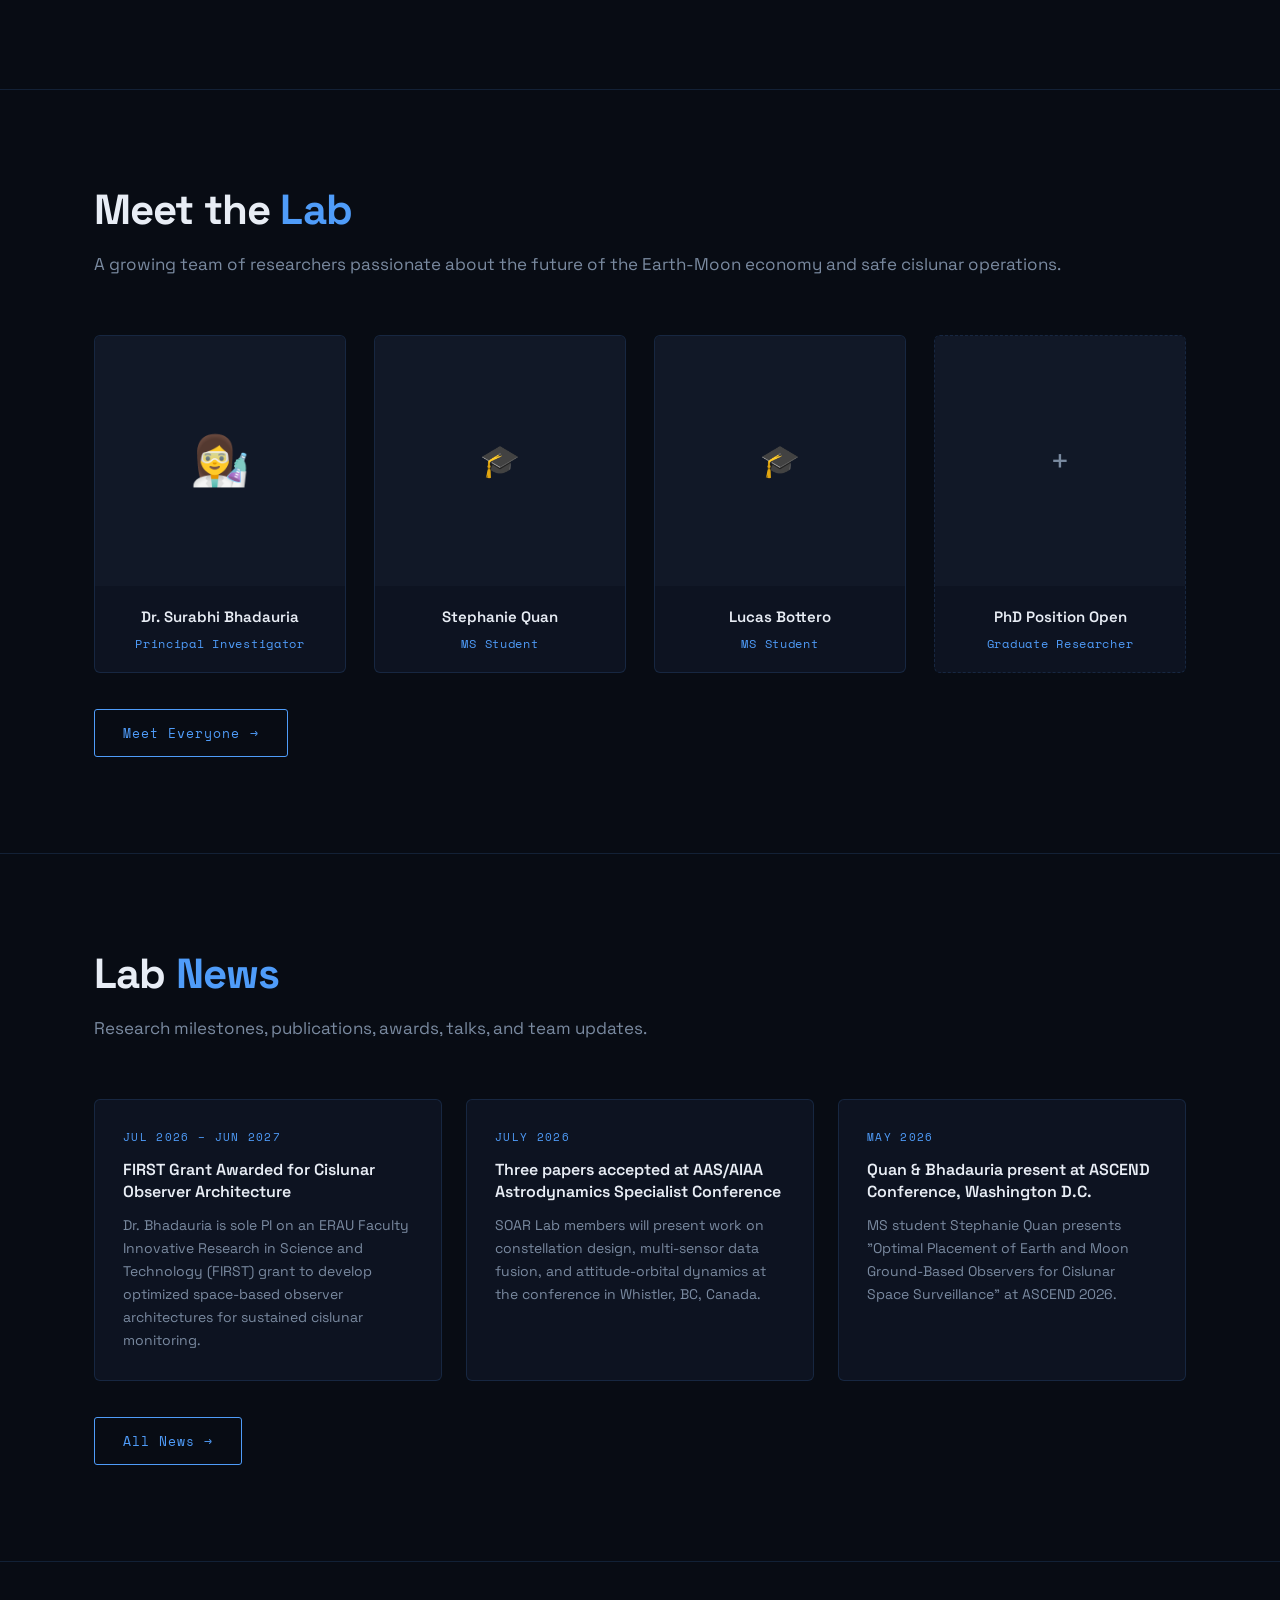
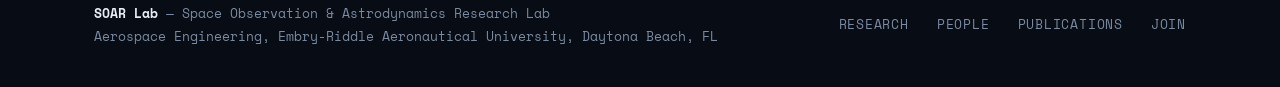
==== commit 15ca3c2e: "Update index.html" ====
--- a/index.html
+++ b/index.html
@@ -37,7 +37,7 @@
   <div class="container">
     <div class="hero-grid">
       <div>
-        <h3 class="hero-eyebrow" style="font-size: 16px;">Space Observation &amp; Astrodynamics Research Lab</h3>
+        <h3 class="hero-eyebrow" style="font-size: 12px;">Space Observation &amp; Astrodynamics Research Lab</h3>
         <h1>Advancing Space<br/>Domain Awareness<br/><em>Beyond Earth.</em></h1>
         <p class="hero-sub">
           Developing next-generation sensing, astrodynamics, and intelligent space systems to enable safe, secure, and sustainable operations from near-Earth to the cislunar environment.
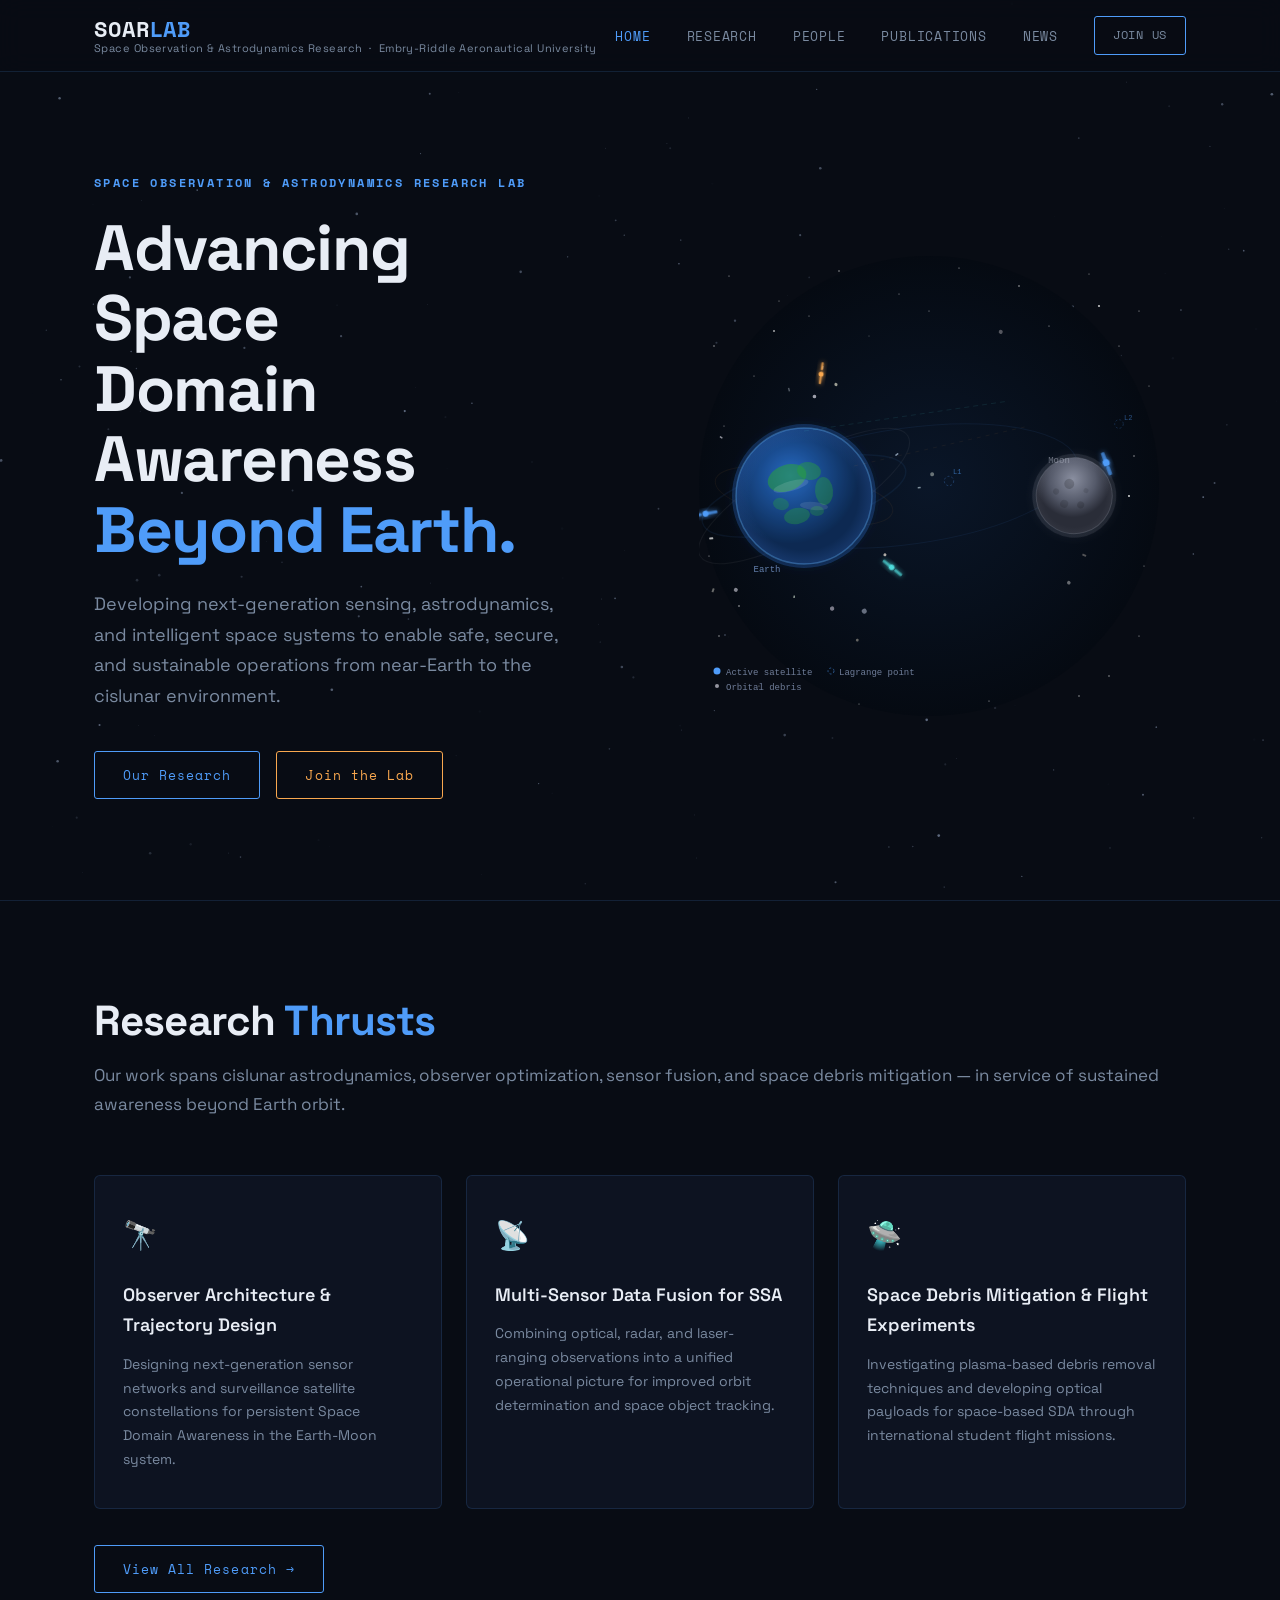
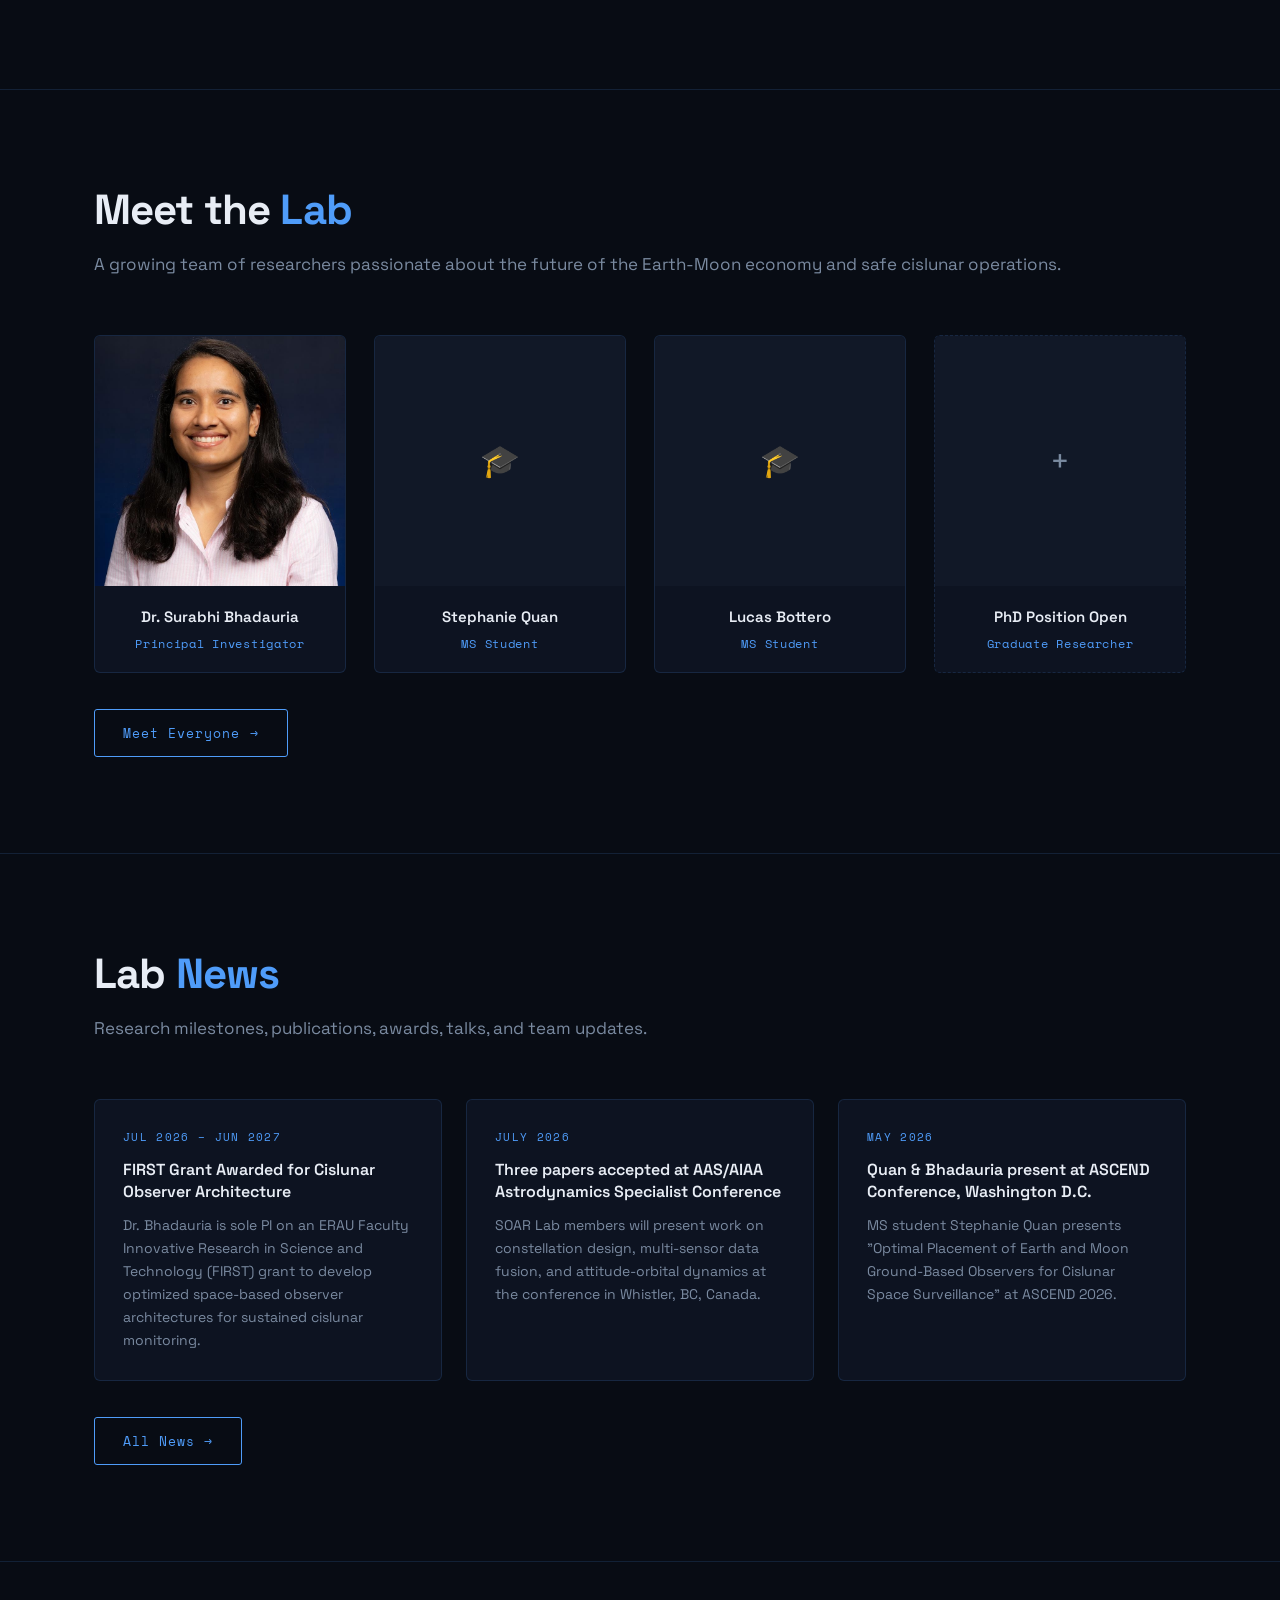
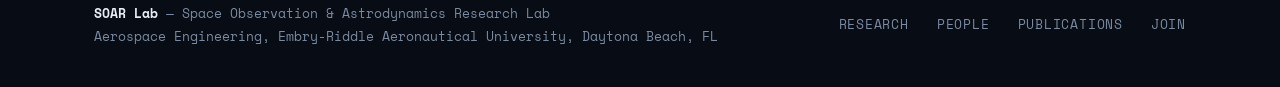
==== commit c1c8f614: "Update index.html" ====
--- a/index.html
+++ b/index.html
@@ -324,7 +324,7 @@
     </div>
     <div class="team-grid">
       <div class="team-card">
-        <div class="team-photo">👩‍🔬</div>
+        <div class="team-photo"><img src="../bhadauria.jpg" alt="Dr. Surabhi Bhadauria"/></div>
         <div class="team-info">
           <div class="team-name">Dr. Surabhi Bhadauria</div>
           <div class="team-role">Principal Investigator</div>
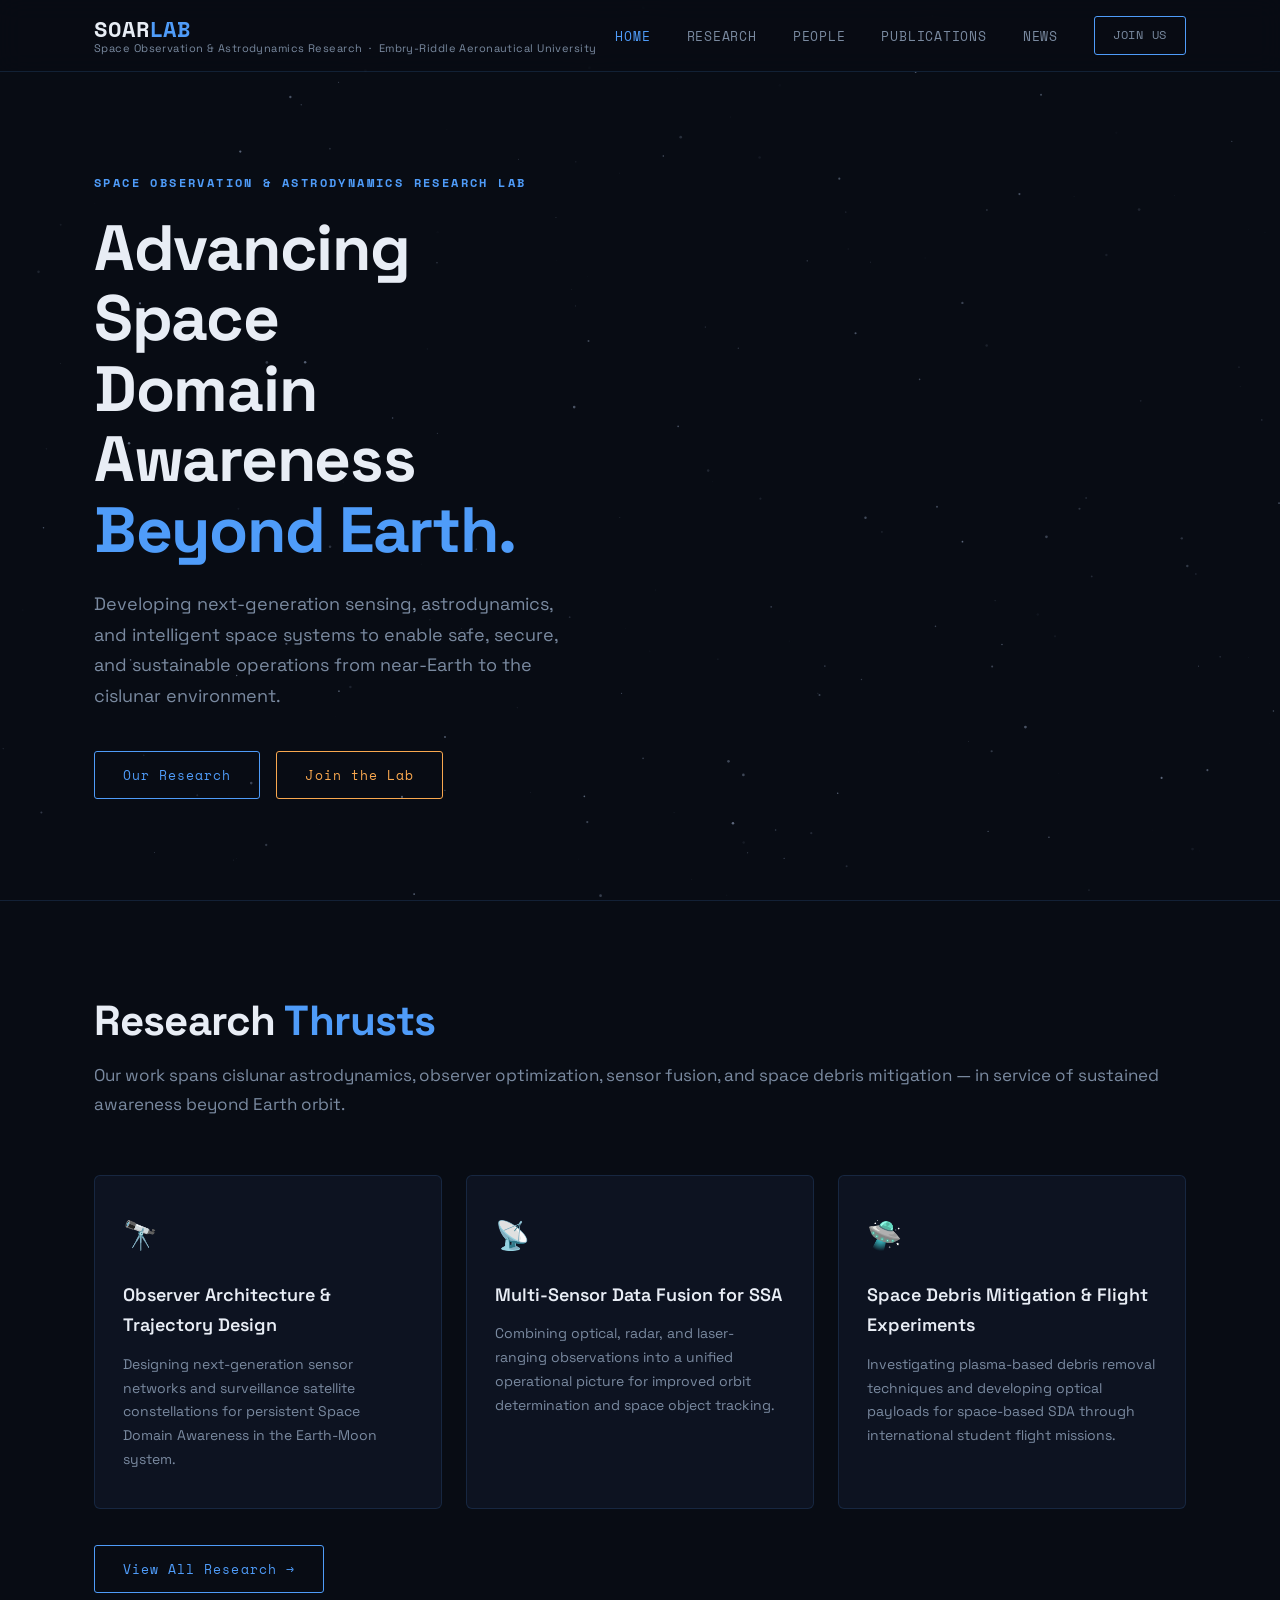
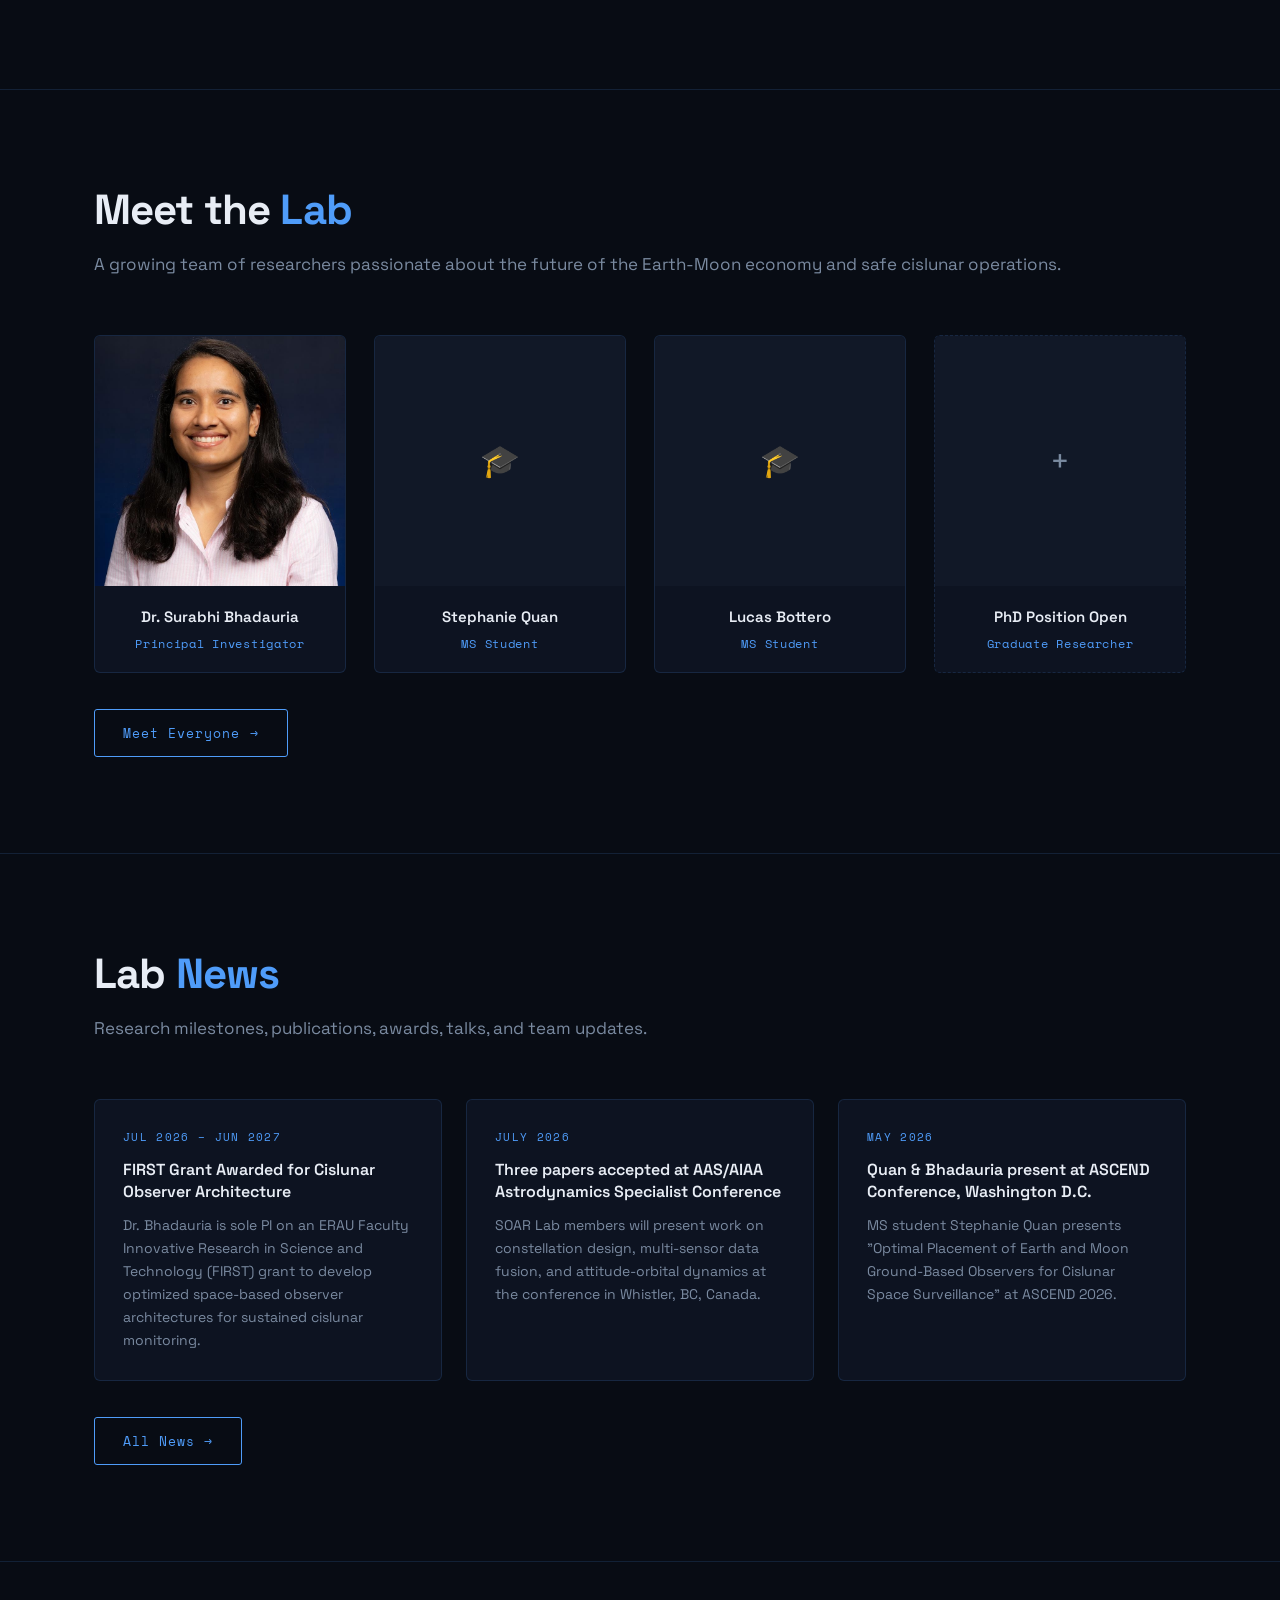
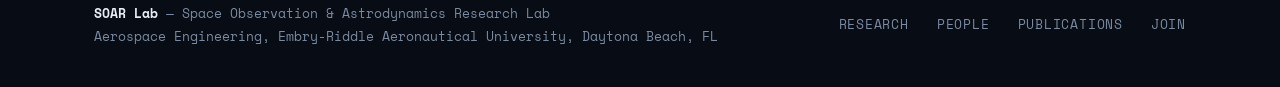
==== commit 0e279306: "Add files via upload" ====
--- a/index.html
+++ b/index.html
@@ -48,234 +48,9 @@
         </div>
       </div>
 
-      <!-- Rich Earth-Moon debris field SVG -->
-      <div class="orbit-wrap" style="width:460px;height:460px;">
-        <svg viewBox="0 0 460 460" xmlns="http://www.w3.org/2000/svg">
-          <defs>
-            <radialGradient id="spaceGrad" cx="50%" cy="50%">
-              <stop offset="0%" stop-color="#0a1628"/>
-              <stop offset="100%" stop-color="#050a12"/>
-            </radialGradient>
-            <radialGradient id="earthGrad" cx="40%" cy="35%">
-              <stop offset="0%" stop-color="#2a6abf"/>
-              <stop offset="40%" stop-color="#1a4a8a"/>
-              <stop offset="100%" stop-color="#0a1f3d"/>
-            </radialGradient>
-            <radialGradient id="earthAtmo" cx="50%" cy="50%">
-              <stop offset="75%" stop-color="rgba(79,140,249,0)"/>
-              <stop offset="100%" stop-color="rgba(79,140,249,0.18)"/>
-            </radialGradient>
-            <radialGradient id="moonGrad" cx="38%" cy="32%">
-              <stop offset="0%" stop-color="#8a8fa0"/>
-              <stop offset="60%" stop-color="#555a6a"/>
-              <stop offset="100%" stop-color="#2a2d38"/>
-            </radialGradient>
-            <radialGradient id="moonAtmo" cx="50%" cy="50%">
-              <stop offset="75%" stop-color="rgba(180,185,200,0)"/>
-              <stop offset="100%" stop-color="rgba(180,185,200,0.08)"/>
-            </radialGradient>
-            <filter id="glow" x="-50%" y="-50%" width="200%" height="200%">
-              <feGaussianBlur stdDeviation="2.5" result="blur"/>
-              <feMerge><feMergeNode in="blur"/><feMergeNode in="SourceGraphic"/></feMerge>
-            </filter>
-            <filter id="softglow" x="-80%" y="-80%" width="260%" height="260%">
-              <feGaussianBlur stdDeviation="5" result="blur"/>
-              <feMerge><feMergeNode in="blur"/><feMergeNode in="SourceGraphic"/></feMerge>
-            </filter>
-            <filter id="debrisfx">
-              <feGaussianBlur stdDeviation="0.6" result="blur"/>
-              <feMerge><feMergeNode in="blur"/><feMergeNode in="SourceGraphic"/></feMerge>
-            </filter>
-            <clipPath id="earthClip"><circle cx="105" cy="240" r="68"/></clipPath>
-            <clipPath id="moonClip"><circle cx="360" cy="160" r="38"/></clipPath>
-          </defs>
-
-          <!-- Deep space background -->
-          <circle cx="230" cy="230" r="230" fill="url(#spaceGrad)"/>
-
-          <!-- Background stars (static, tiny) -->
-          <g opacity="0.7">
-            <circle cx="30" cy="20" r="0.6" fill="white"/><circle cx="80" cy="45" r="0.5" fill="white"/>
-            <circle cx="140" cy="15" r="0.7" fill="white"/><circle cx="200" cy="38" r="0.5" fill="white"/>
-            <circle cx="260" cy="12" r="0.6" fill="white"/><circle cx="320" cy="30" r="0.8" fill="white"/>
-            <circle cx="390" cy="18" r="0.5" fill="white"/><circle cx="440" cy="55" r="0.6" fill="white"/>
-            <circle cx="15" cy="90" r="0.7" fill="white"/><circle cx="55" cy="120" r="0.5" fill="white"/>
-            <circle cx="420" cy="90" r="0.6" fill="white"/><circle cx="450" cy="130" r="0.5" fill="white"/>
-            <circle cx="25" cy="170" r="0.5" fill="white"/><circle cx="435" cy="200" r="0.7" fill="white"/>
-            <circle cx="10" cy="300" r="0.6" fill="white"/><circle cx="445" cy="310" r="0.5" fill="white"/>
-            <circle cx="20" cy="380" r="0.7" fill="white"/><circle cx="440" cy="380" r="0.6" fill="white"/>
-            <circle cx="60" cy="430" r="0.5" fill="white"/><circle cx="380" cy="440" r="0.7" fill="white"/>
-            <circle cx="160" cy="448" r="0.5" fill="white"/><circle cx="290" cy="445" r="0.6" fill="white"/>
-            <circle cx="110" cy="60" r="0.5" fill="white"/><circle cx="350" cy="70" r="0.6" fill="white"/>
-            <circle cx="170" cy="80" r="0.4" fill="white"/><circle cx="230" cy="55" r="0.5" fill="white"/>
-          </g>
-
-          <!-- Twinkling stars -->
-          <circle cx="75" cy="75" r="1" fill="white"><animate attributeName="opacity" values="0.3;1;0.3" dur="2.3s" repeatCount="indefinite"/></circle>
-          <circle cx="400" cy="50" r="1.1" fill="white"><animate attributeName="opacity" values="0.8;0.2;0.8" dur="1.8s" repeatCount="indefinite"/></circle>
-          <circle cx="430" cy="240" r="0.9" fill="white"><animate attributeName="opacity" values="0.4;1;0.4" dur="3.1s" repeatCount="indefinite"/></circle>
-          <circle cx="40" cy="350" r="1" fill="white"><animate attributeName="opacity" values="1;0.2;1" dur="2.7s" repeatCount="indefinite"/></circle>
-          <circle cx="410" cy="420" r="0.8" fill="white"><animate attributeName="opacity" values="0.5;1;0.5" dur="1.6s" repeatCount="indefinite"/></circle>
-
-          <!-- Earth-Moon orbital path -->
-          <ellipse cx="210" cy="230" rx="170" ry="58" fill="none" stroke="rgba(79,156,249,0.08)" stroke-width="1" transform="rotate(-8,210,230)"/>
-
-          <!-- LEO debris ring around Earth -->
-          <ellipse cx="105" cy="240" rx="105" ry="32" fill="none" stroke="rgba(79,156,249,0.07)" stroke-width="1.5" transform="rotate(-15,105,240)"/>
-          <ellipse cx="105" cy="240" rx="90" ry="26" fill="none" stroke="rgba(249,168,79,0.06)" stroke-width="1" transform="rotate(10,105,240)"/>
-          <ellipse cx="105" cy="240" rx="120" ry="36" fill="none" stroke="rgba(255,255,255,0.05)" stroke-width="1" transform="rotate(-30,105,240)"/>
-
-          <!-- EARTH -->
-          <circle cx="105" cy="240" r="72" fill="rgba(30,70,140,0.15)" filter="url(#softglow)"/>
-          <circle cx="105" cy="240" r="68" fill="url(#earthGrad)"/>
-          <!-- Ocean texture -->
-          <circle cx="105" cy="240" r="68" fill="rgba(30,100,200,0.15)"/>
-          <!-- Continent shapes -->
-          <ellipse cx="88" cy="222" rx="20" ry="13" fill="rgba(40,160,60,0.55)" transform="rotate(-20,88,222)"/>
-          <ellipse cx="110" cy="215" rx="12" ry="9" fill="rgba(40,160,60,0.45)" transform="rotate(10,110,215)"/>
-          <ellipse cx="125" cy="235" rx="9" ry="14" fill="rgba(40,160,60,0.40)" transform="rotate(-5,125,235)"/>
-          <ellipse cx="82" cy="248" rx="8" ry="6" fill="rgba(40,160,60,0.35)" transform="rotate(15,82,248)"/>
-          <ellipse cx="98" cy="260" rx="13" ry="8" fill="rgba(40,160,60,0.38)" transform="rotate(-10,98,260)"/>
-          <ellipse cx="118" cy="255" rx="7" ry="5" fill="rgba(40,160,60,0.32)"/>
-          <!-- Cloud wisps -->
-          <ellipse cx="92" cy="230" rx="18" ry="5" fill="rgba(255,255,255,0.12)" transform="rotate(-15,92,230)"/>
-          <ellipse cx="115" cy="250" rx="14" ry="4" fill="rgba(255,255,255,0.10)" transform="rotate(5,115,250)"/>
-          <!-- Atmosphere glow -->
-          <circle cx="105" cy="240" r="72" fill="url(#earthAtmo)"/>
-          <circle cx="105" cy="240" r="68" fill="none" stroke="rgba(100,180,255,0.35)" stroke-width="1.5"/>
-
-          <!-- MOON (orbiting) -->
-          <g>
-            <animateTransform attributeName="transform" type="rotate" from="0 210 230" to="360 210 230" dur="22s" repeatCount="indefinite"/>
-            <!-- Moon glow -->
-            <circle cx="360" cy="160" r="42" fill="rgba(150,155,170,0.08)" filter="url(#softglow)"/>
-            <circle cx="360" cy="160" r="38" fill="url(#moonGrad)"/>
-            <!-- Craters -->
-            <circle cx="350" cy="152" r="5" fill="rgba(0,0,0,0.18)"/>
-            <circle cx="370" cy="165" r="3.5" fill="rgba(0,0,0,0.15)"/>
-            <circle cx="355" cy="172" r="4" fill="rgba(0,0,0,0.12)"/>
-            <circle cx="368" cy="150" r="2.5" fill="rgba(0,0,0,0.10)"/>
-            <circle cx="342" cy="165" r="3" fill="rgba(0,0,0,0.13)"/>
-            <!-- Atmosphere -->
-            <circle cx="360" cy="160" r="42" fill="url(#moonAtmo)"/>
-            <circle cx="360" cy="160" r="38" fill="none" stroke="rgba(180,185,200,0.2)" stroke-width="1"/>
-          </g>
-
-          <!-- DEBRIS FIELD — many pieces at various orbits around Earth -->
-          <!-- LEO debris ring 1, fast -->
-          <g><animateTransform attributeName="transform" type="rotate" from="0 105 240" to="360 105 240" dur="4s" repeatCount="indefinite"/>
-            <rect x="205" y="238" width="4" height="2" rx="0.5" fill="rgba(220,220,220,0.8)" transform="rotate(20,207,239)"/></g>
-          <g><animateTransform attributeName="transform" type="rotate" from="60 105 240" to="420 105 240" dur="4s" repeatCount="indefinite"/>
-            <rect x="205" y="238" width="3" height="1.5" rx="0.5" fill="rgba(200,200,210,0.7)"/></g>
-          <g><animateTransform attributeName="transform" type="rotate" from="120 105 240" to="480 105 240" dur="4s" repeatCount="indefinite"/>
-            <circle cx="205" cy="240" r="1.8" fill="rgba(210,210,220,0.75)"/></g>
-          <g><animateTransform attributeName="transform" type="rotate" from="180 105 240" to="540 105 240" dur="4s" repeatCount="indefinite"/>
-            <rect x="205" y="239" width="3.5" height="1.5" rx="0.3" fill="rgba(180,200,220,0.7)" transform="rotate(-15,207,240)"/></g>
-          <g><animateTransform attributeName="transform" type="rotate" from="240 105 240" to="600 105 240" dur="4s" repeatCount="indefinite"/>
-            <circle cx="205" cy="240" r="1.5" fill="rgba(220,210,200,0.8)"/></g>
-          <g><animateTransform attributeName="transform" type="rotate" from="300 105 240" to="660 105 240" dur="4s" repeatCount="indefinite"/>
-            <rect x="205" y="238.5" width="2.5" height="1.5" rx="0.3" fill="rgba(200,215,200,0.7)"/></g>
-
-          <!-- LEO debris ring 2, medium -->
-          <g><animateTransform attributeName="transform" type="rotate" from="30 105 240" to="390 105 240" dur="6.5s" repeatCount="indefinite"/>
-            <circle cx="221" cy="240" r="2" fill="rgba(200,200,210,0.65)"/></g>
-          <g><animateTransform attributeName="transform" type="rotate" from="100 105 240" to="460 105 240" dur="6.5s" repeatCount="indefinite"/>
-            <rect x="220" y="238.5" width="4" height="2" rx="0.5" fill="rgba(210,200,200,0.6)" transform="rotate(35,222,239)"/></g>
-          <g><animateTransform attributeName="transform" type="rotate" from="190 105 240" to="550 105 240" dur="6.5s" repeatCount="indefinite"/>
-            <circle cx="221" cy="240" r="1.6" fill="rgba(220,220,200,0.7)"/></g>
-          <g><animateTransform attributeName="transform" type="rotate" from="260 105 240" to="620 105 240" dur="6.5s" repeatCount="indefinite"/>
-            <rect x="219" y="239" width="3" height="1.5" rx="0.3" fill="rgba(190,210,220,0.65)"/></g>
-          <g><animateTransform attributeName="transform" type="rotate" from="340 105 240" to="700 105 240" dur="6.5s" repeatCount="indefinite"/>
-            <circle cx="221" cy="240" r="2.2" fill="rgba(200,195,210,0.6)"/></g>
-
-          <!-- Outer LEO ring, slow -->
-          <g><animateTransform attributeName="transform" type="rotate" from="0 105 240" to="360 105 240" dur="10s" repeatCount="indefinite"/>
-            <circle cx="235" cy="240" r="2.5" fill="rgba(180,190,210,0.55)"/></g>
-          <g><animateTransform attributeName="transform" type="rotate" from="72 105 240" to="432 105 240" dur="10s" repeatCount="indefinite"/>
-            <rect x="234" y="238" width="4" height="2" rx="0.5" fill="rgba(200,200,190,0.5)" transform="rotate(-25,236,239)"/></g>
-          <g><animateTransform attributeName="transform" type="rotate" from="144 105 240" to="504 105 240" dur="10s" repeatCount="indefinite"/>
-            <circle cx="235" cy="240" r="1.8" fill="rgba(210,200,200,0.55)"/></g>
-          <g><animateTransform attributeName="transform" type="rotate" from="216 105 240" to="576 105 240" dur="10s" repeatCount="indefinite"/>
-            <rect x="233" y="239" width="3.5" height="1.5" rx="0.4" fill="rgba(190,200,215,0.5)"/></g>
-          <g><animateTransform attributeName="transform" type="rotate" from="288 105 240" to="648 105 240" dur="10s" repeatCount="indefinite"/>
-            <circle cx="235" cy="240" r="2" fill="rgba(200,210,200,0.5)"/></g>
-
-          <!-- ACTIVE SATELLITES with solar panels -->
-          <!-- Sat 1 — LEO, blue -->
-          <g filter="url(#glow)">
-            <animateTransform attributeName="transform" type="rotate" from="45 105 240" to="405 105 240" dur="5s" repeatCount="indefinite"/>
-            <circle cx="205" cy="240" r="3" fill="#4f9cf9"/>
-            <rect x="209" y="238.5" width="10" height="3" fill="rgba(79,156,249,0.7)" rx="1"/>
-            <rect x="193" y="238.5" width="10" height="3" fill="rgba(79,156,249,0.7)" rx="1"/>
-          </g>
-          <!-- Sat 2 — higher LEO, gold -->
-          <g filter="url(#glow)">
-            <animateTransform attributeName="transform" type="rotate" from="200 105 240" to="560 105 240" dur="8s" repeatCount="indefinite"/>
-            <circle cx="228" cy="240" r="2.5" fill="#f9a84f"/>
-            <rect x="232" y="238.8" width="8" height="2.5" fill="rgba(249,168,79,0.7)" rx="1"/>
-            <rect x="218" y="238.8" width="8" height="2.5" fill="rgba(249,168,79,0.7)" rx="1"/>
-          </g>
-          <!-- Sat 3 — observer, cyan -->
-          <g filter="url(#glow)">
-            <animateTransform attributeName="transform" type="rotate" from="310 105 240" to="670 105 240" dur="7s" repeatCount="indefinite"/>
-            <circle cx="218" cy="240" r="2.8" fill="#4fdcdc"/>
-            <rect x="222" y="238.6" width="9" height="2.8" fill="rgba(79,220,220,0.65)" rx="1"/>
-            <rect x="207" y="238.6" width="9" height="2.8" fill="rgba(79,220,220,0.65)" rx="1"/>
-          </g>
-
-          <!-- CISLUNAR SPACECRAFT on halo-like path -->
-          <g filter="url(#glow)">
-            <animateTransform attributeName="transform" type="rotate" from="0 310 190" to="360 310 190" dur="9s" repeatCount="indefinite"/>
-            <circle cx="360" cy="105" r="3.5" fill="#4f9cf9"/>
-            <rect x="364" y="103.3" width="9" height="3.5" fill="rgba(79,156,249,0.65)" rx="1"/>
-            <rect x="349" y="103.3" width="9" height="3.5" fill="rgba(79,156,249,0.65)" rx="1"/>
-          </g>
-
-          <!-- Observation beams from Earth satellite to Moon region -->
-          <line x1="105" y1="175" x2="310" y2="145" stroke="rgba(79,220,220,0.2)" stroke-width="1" stroke-dasharray="5,4">
-            <animate attributeName="opacity" values="0.15;0.5;0.15" dur="3.5s" repeatCount="indefinite"/>
-          </line>
-          <line x1="155" y1="210" x2="330" y2="170" stroke="rgba(249,168,79,0.18)" stroke-width="1" stroke-dasharray="4,5">
-            <animate attributeName="opacity" values="0.1;0.4;0.1" dur="4.2s" repeatCount="indefinite"/>
-          </line>
-
-          <!-- Scattered cislunar debris (slower, spread out) -->
-          <g><animateTransform attributeName="transform" type="rotate" from="0 230 230" to="360 230 230" dur="18s" repeatCount="indefinite"/>
-            <circle cx="400" cy="230" r="1.8" fill="rgba(200,200,200,0.5)"/></g>
-          <g><animateTransform attributeName="transform" type="rotate" from="90 230 230" to="450 230 230" dur="25s" repeatCount="indefinite"/>
-            <circle cx="400" cy="230" r="1.4" fill="rgba(220,210,190,0.45)"/></g>
-          <g><animateTransform attributeName="transform" type="rotate" from="180 230 230" to="540 230 230" dur="18s" repeatCount="indefinite"/>
-            <rect x="398" y="229" width="3.5" height="1.5" rx="0.3" fill="rgba(190,200,210,0.4)" transform="rotate(40,400,230)"/></g>
-          <g><animateTransform attributeName="transform" type="rotate" from="270 230 230" to="630 230 230" dur="25s" repeatCount="indefinite"/>
-            <circle cx="400" cy="230" r="2" fill="rgba(200,195,200,0.4)"/></g>
-          <g><animateTransform attributeName="transform" type="rotate" from="45 230 230" to="-315 230 230" dur="30s" repeatCount="indefinite"/>
-            <rect x="398" y="228.5" width="4" height="2" rx="0.4" fill="rgba(210,200,190,0.38)"/></g>
-
-          <!-- L1 / L2 region markers -->
-          <circle cx="250" cy="225" r="3" fill="none" stroke="rgba(79,156,249,0.3)" stroke-width="1" stroke-dasharray="2,2">
-            <animate attributeName="r" values="3;5;3" dur="3s" repeatCount="indefinite"/>
-            <animate attributeName="opacity" values="0.5;1;0.5" dur="3s" repeatCount="indefinite"/>
-          </circle>
-          <text x="254" y="218" fill="rgba(79,156,249,0.6)" font-size="7" font-family="monospace">L1</text>
-
-          <circle cx="420" cy="168" r="3" fill="none" stroke="rgba(79,156,249,0.25)" stroke-width="1" stroke-dasharray="2,2">
-            <animate attributeName="r" values="3;4.5;3" dur="4s" repeatCount="indefinite"/>
-            <animate attributeName="opacity" values="0.4;0.9;0.4" dur="4s" repeatCount="indefinite"/>
-          </circle>
-          <text x="425" y="164" fill="rgba(79,156,249,0.5)" font-size="7" font-family="monospace">L2</text>
-
-          <!-- Labels -->
-          <text x="68" y="316" fill="rgba(150,190,255,0.65)" font-size="9" font-family="monospace" text-anchor="middle">Earth</text>
-          <text x="360" y="207" fill="rgba(180,185,200,0.55)" font-size="9" font-family="monospace" text-anchor="middle">Moon</text>
-
-          <!-- Legend bottom left -->
-          <circle cx="18" cy="415" r="3.5" fill="#4f9cf9"/>
-          <text x="27" y="419" fill="rgba(180,200,240,0.6)" font-size="9" font-family="monospace">Active satellite</text>
-          <circle cx="18" cy="430" r="2" fill="rgba(210,210,220,0.7)"/>
-          <text x="27" y="434" fill="rgba(180,200,240,0.6)" font-size="9" font-family="monospace">Orbital debris</text>
-          <circle cx="132" cy="415" r="3" fill="none" stroke="rgba(79,156,249,0.5)" stroke-width="1" stroke-dasharray="2,2"/>
-          <text x="140" y="419" fill="rgba(180,200,240,0.6)" font-size="9" font-family="monospace">Lagrange point</text>
-        </svg>
+      <!-- ESA-style canvas animation -->
+      <div class="orbit-wrap" style="width:460px;height:460px;position:relative;overflow:hidden;border-radius:8px;">
+        <canvas id="soarAnim" style="position:absolute;top:0;left:0;width:100%;height:100%;display:block;"></canvas>
       </div>
     </div>
   </div>
@@ -409,5 +184,374 @@
 </footer>
 
 <script src="js/main.js"></script>
+
+<script>
+(function() {
+  const canvas = document.getElementById('soarAnim');
+  const ctx = canvas.getContext('2d');
+  let W, H, t = 0, startTime = Date.now();
+
+  // ── Resize canvas to match display size ──
+  function resize() {
+    const rect = canvas.parentElement.getBoundingClientRect();
+    W = canvas.width  = rect.width  || 460;
+    H = canvas.height = rect.height || 460;
+  }
+  window.addEventListener('resize', resize);
+  resize();
+
+  // ── Constants ──
+  const CX = () => W * 0.5;   // Earth center X
+  const CY = () => H * 0.5;   // Earth center Y
+  const ER = () => Math.min(W,H) * 0.13;  // Earth radius
+  const MR = () => Math.min(W,H) * 0.055; // Moon radius
+  const MOON_RX = () => W * 0.36;
+  const MOON_RY = () => H * 0.15;
+  const MOON_PERIOD = 24; // seconds for one Moon orbit
+
+  // ── Surveillance satellites (5, named, fixed orbits) ──
+  const SAT_DEFS = [
+    { name:'SOAR-1', orbitR: 0.22, incline: 0,    speed: 0.55,  phase: 0,    color:'#4f9cf9' },
+    { name:'SOAR-2', orbitR: 0.27, incline: 0.25, speed: 0.38,  phase: 2.1,  color:'#4f9cf9' },
+    { name:'SOAR-3', orbitR: 0.22, incline:-0.20, speed: 0.47,  phase: 4.2,  color:'#4f9cf9' },
+    { name:'SOAR-4', orbitR: 0.33, incline: 0.10, speed: 0.26,  phase: 1.0,  color:'#4fdcdc' },
+    { name:'SOAR-5', orbitR: 0.38, incline:-0.15, speed: 0.20,  phase: 3.3,  color:'#4fdcdc' },
+  ];
+
+  // ── Debris — grow over time (ESA style) ──
+  let debris = [];
+  const MAX_DEBRIS = 38;
+  const DEBRIS_SPAWN_INTERVAL = 2.2; // seconds between new debris
+
+  function spawnDebris() {
+    const angle = Math.random() * Math.PI * 2;
+    // distribute across LEO rings: 0.19 to 0.32 of canvas
+    const ring = 0.19 + Math.random() * 0.13;
+    debris.push({
+      angle,
+      ring,
+      speed: (Math.random() > 0.5 ? 1 : -1) * (0.12 + Math.random() * 0.25),
+      incline: (Math.random() - 0.5) * 0.5,
+      alpha: 0,   // fade in
+    });
+  }
+
+  // Pre-seed a few
+  for (let i = 0; i < 8; i++) spawnDebris();
+  let lastSpawn = 0;
+
+  // ── Draw Earth ──
+  function drawEarth() {
+    const x = CX(), y = CY(), r = ER();
+    // Atmosphere halo
+    const atmo = ctx.createRadialGradient(x,y,r*0.9, x,y, r*1.45);
+    atmo.addColorStop(0, 'rgba(40,120,255,0.14)');
+    atmo.addColorStop(1, 'rgba(40,120,255,0)');
+    ctx.fillStyle = atmo;
+    ctx.beginPath(); ctx.arc(x,y,r*1.45,0,Math.PI*2); ctx.fill();
+
+    // Earth body
+    const g = ctx.createRadialGradient(x-r*0.28, y-r*0.28, r*0.05, x,y,r);
+    g.addColorStop(0,  '#2e7fd4');
+    g.addColorStop(0.45,'#1548a0');
+    g.addColorStop(1,  '#091838');
+    ctx.fillStyle = g;
+    ctx.beginPath(); ctx.arc(x,y,r,0,Math.PI*2); ctx.fill();
+
+    // Continents
+    ctx.save();
+    ctx.beginPath(); ctx.arc(x,y,r,0,Math.PI*2); ctx.clip();
+    const continents = [
+      [x-r*0.15, y-r*0.18, r*0.22, r*0.14, -0.4],
+      [x+r*0.10, y-r*0.22, r*0.13, r*0.10,  0.3],
+      [x+r*0.28, y+r*0.05, r*0.10, r*0.16, -0.1],
+      [x-r*0.20, y+r*0.10, r*0.14, r*0.09,  0.2],
+      [x+r*0.05, y+r*0.20, r*0.16, r*0.08,  0.0],
+      [x-r*0.38, y-r*0.05, r*0.08, r*0.12, -0.2],
+    ];
+    continents.forEach(([cx2,cy2,rx,ry,rot]) => {
+      ctx.save(); ctx.translate(cx2,cy2); ctx.rotate(rot);
+      ctx.fillStyle = 'rgba(45,165,70,0.52)';
+      ctx.beginPath(); ctx.ellipse(0,0,rx,ry,0,0,Math.PI*2); ctx.fill();
+      ctx.restore();
+    });
+    // Cloud wisps
+    ctx.fillStyle = 'rgba(255,255,255,0.08)';
+    ctx.beginPath(); ctx.ellipse(x-r*0.1, y-r*0.05, r*0.2, r*0.05, -0.3, 0, Math.PI*2); ctx.fill();
+    ctx.beginPath(); ctx.ellipse(x+r*0.15, y+r*0.18, r*0.15, r*0.04, 0.2, 0, Math.PI*2); ctx.fill();
+    ctx.restore();
+
+    // Rim
+    ctx.strokeStyle = 'rgba(80,170,255,0.38)';
+    ctx.lineWidth = 1.2;
+    ctx.beginPath(); ctx.arc(x,y,r,0,Math.PI*2); ctx.stroke();
+
+    // "Earth" label
+    ctx.fillStyle = 'rgba(140,190,255,0.6)';
+    ctx.font = `${Math.max(9, H*0.02)}px monospace`;
+    ctx.textAlign = 'center';
+    ctx.fillText('Earth', x, y + r + 16);
+    ctx.textAlign = 'left';
+  }
+
+  // ── Draw Moon ──
+  function moonPos() {
+    const elapsed = (Date.now() - startTime) / 1000;
+    const angle = (elapsed / MOON_PERIOD) * Math.PI * 2;
+    return {
+      x: CX() + Math.cos(angle) * MOON_RX(),
+      y: CY() + Math.sin(angle) * MOON_RY(),
+      angle
+    };
+  }
+
+  function drawMoonOrbitPath() {
+    ctx.save(); ctx.translate(CX(), CY());
+    ctx.strokeStyle = 'rgba(92,160,255,0.1)';
+    ctx.lineWidth = 0.8;
+    ctx.setLineDash([4,7]);
+    ctx.beginPath(); ctx.ellipse(0,0, MOON_RX(), MOON_RY(), 0, 0, Math.PI*2); ctx.stroke();
+    ctx.setLineDash([]);
+    ctx.restore();
+  }
+
+  function drawMoon(mp) {
+    const r = MR();
+    // Glow
+    const glow = ctx.createRadialGradient(mp.x,mp.y,0, mp.x,mp.y, r*1.6);
+    glow.addColorStop(0,'rgba(160,165,185,0.12)');
+    glow.addColorStop(1,'rgba(160,165,185,0)');
+    ctx.fillStyle = glow;
+    ctx.beginPath(); ctx.arc(mp.x,mp.y,r*1.6,0,Math.PI*2); ctx.fill();
+
+    // Moon body
+    const mg = ctx.createRadialGradient(mp.x-r*0.25, mp.y-r*0.25, r*0.05, mp.x,mp.y,r);
+    mg.addColorStop(0,'#9aa0b0'); mg.addColorStop(0.6,'#565b6a'); mg.addColorStop(1,'#282c38');
+    ctx.fillStyle = mg;
+    ctx.beginPath(); ctx.arc(mp.x,mp.y,r,0,Math.PI*2); ctx.fill();
+
+    // Craters
+    [[0.28,0.18,0.11],[−0.22,0.28,0.08],[0.08,−0.28,0.07],[−0.12,−0.12,0.05]].forEach(([dx,dy,cr]) => {
+      ctx.fillStyle = 'rgba(0,0,0,0.2)';
+      ctx.beginPath(); ctx.arc(mp.x+dx*r, mp.y+dy*r, cr*r,0,Math.PI*2); ctx.fill();
+    });
+
+    // Rim
+    ctx.strokeStyle = 'rgba(150,155,175,0.22)';
+    ctx.lineWidth = 0.8;
+    ctx.beginPath(); ctx.arc(mp.x,mp.y,r,0,Math.PI*2); ctx.stroke();
+
+    // Label
+    ctx.fillStyle = 'rgba(160,170,195,0.6)';
+    ctx.font = `${Math.max(9,H*0.02)}px monospace`;
+    ctx.textAlign = 'center';
+    ctx.fillText('Moon', mp.x, mp.y + r + 14);
+    ctx.textAlign = 'left';
+  }
+
+  // ── Draw L1 / L2 markers ──
+  function drawLagrange(mp) {
+    const l1x = CX() + (mp.x - CX()) * 0.84;
+    const l1y = CY() + (mp.y - CY()) * 0.84;
+    const l2x = mp.x + (mp.x - CX()) * 0.18;
+    const l2y = mp.y + (mp.y - CY()) * 0.18;
+
+    [[l1x,l1y,'L1'],[l2x,l2y,'L2']].forEach(([lx,ly,lbl]) => {
+      const pulse = 0.35 + 0.35 * Math.sin(t*0.9 + (lbl==='L1'?0:1.6));
+      ctx.strokeStyle = `rgba(92,200,255,${pulse*0.8})`;
+      ctx.lineWidth = 1;
+      ctx.beginPath(); ctx.arc(lx,ly,5,0,Math.PI*2); ctx.stroke();
+      ctx.fillStyle = `rgba(92,200,255,${pulse*0.25})`;
+      ctx.beginPath(); ctx.arc(lx,ly,5,0,Math.PI*2); ctx.fill();
+      ctx.fillStyle = `rgba(92,200,255,${pulse})`;
+      ctx.font = `${Math.max(8,H*0.018)}px monospace`;
+      ctx.fillText(lbl, lx+8, ly+4);
+    });
+  }
+
+  // ── Draw debris ──
+  function drawDebris() {
+    debris.forEach(d => {
+      // Elliptical orbit position
+      const rx = W * d.ring;
+      const ry = rx * (0.3 + Math.abs(d.incline)*0.4);
+      const rotAngle = d.incline;
+      const cosR = Math.cos(rotAngle), sinR = Math.sin(rotAngle);
+      const ex = Math.cos(d.angle) * rx;
+      const ey = Math.sin(d.angle) * ry;
+      const px = CX() + ex*cosR - ey*sinR;
+      const py = CY() + ex*sinR + ey*cosR;
+
+      ctx.fillStyle = `rgba(200,205,215,${d.alpha * 0.75})`;
+      ctx.beginPath(); ctx.arc(px, py, 1.6, 0, Math.PI*2); ctx.fill();
+    });
+  }
+
+  function updateDebris(elapsed) {
+    // Spawn new debris over time
+    if (debris.length < MAX_DEBRIS && elapsed - lastSpawn > DEBRIS_SPAWN_INTERVAL) {
+      spawnDebris();
+      lastSpawn = elapsed;
+    }
+    debris.forEach(d => {
+      d.angle += d.speed * 0.016;
+      if (d.alpha < 1) d.alpha = Math.min(1, d.alpha + 0.008);
+    });
+  }
+
+  // ── Draw satellites ──
+  function satPos(def) {
+    const r = Math.min(W,H) * def.orbitR;
+    const ry = r * (0.35 + Math.abs(def.incline)*0.3);
+    const angle = t * def.speed + def.phase;
+    const cosI = Math.cos(def.incline), sinI = Math.sin(def.incline);
+    const ex = Math.cos(angle) * r;
+    const ey = Math.sin(angle) * ry;
+    return {
+      x: CX() + ex*cosI - ey*sinI,
+      y: CY() + ex*sinI + ey*cosI,
+      angle
+    };
+  }
+
+  function drawSatOrbitPath(def) {
+    const r = Math.min(W,H) * def.orbitR;
+    const ry = r * (0.35 + Math.abs(def.incline)*0.3);
+    ctx.save();
+    ctx.translate(CX(), CY());
+    ctx.rotate(def.incline);
+    ctx.strokeStyle = `rgba(79,156,249,0.07)`;
+    ctx.lineWidth = 0.6;
+    ctx.setLineDash([3,6]);
+    ctx.beginPath(); ctx.ellipse(0,0,r,ry,0,0,Math.PI*2); ctx.stroke();
+    ctx.setLineDash([]);
+    ctx.restore();
+  }
+
+  function drawSatellite(def, pos) {
+    const c = def.color;
+    // Glow
+    const glow = ctx.createRadialGradient(pos.x,pos.y,0, pos.x,pos.y,10);
+    glow.addColorStop(0, c + '40');
+    glow.addColorStop(1, 'rgba(0,0,0,0)');
+    ctx.fillStyle = glow;
+    ctx.beginPath(); ctx.arc(pos.x,pos.y,10,0,Math.PI*2); ctx.fill();
+
+    // Body
+    ctx.fillStyle = '#c8d0e0';
+    ctx.fillRect(pos.x-4, pos.y-3, 8, 6);
+    ctx.fillStyle = c;
+    ctx.beginPath(); ctx.arc(pos.x, pos.y, 2.5, 0, Math.PI*2); ctx.fill();
+
+    // Solar panels
+    ctx.strokeStyle = c + 'bb';
+    ctx.lineWidth = 2.2;
+    ctx.beginPath();
+    ctx.moveTo(pos.x-4, pos.y); ctx.lineTo(pos.x-13, pos.y);
+    ctx.moveTo(pos.x+4, pos.y); ctx.lineTo(pos.x+13, pos.y);
+    ctx.stroke();
+    // Panel fill
+    ctx.fillStyle = c + '44';
+    ctx.fillRect(pos.x-13, pos.y-2, 8, 4);
+    ctx.fillRect(pos.x+5,  pos.y-2, 8, 4);
+  }
+
+  function drawSatLabel(def, pos) {
+    // Only show label when near top half to avoid clutter
+    if (pos.y < CY()) {
+      ctx.fillStyle = `rgba(140,200,255,0.55)`;
+      ctx.font = `${Math.max(7,H*0.016)}px monospace`;
+      ctx.fillText(def.name, pos.x+8, pos.y-6);
+    }
+  }
+
+  // ── Legend ──
+  function drawLegend() {
+    const lx = 10, ly = H - 56;
+    const fs = Math.max(8, H*0.018);
+    ctx.font = `${fs}px monospace`;
+
+    // Surveillance satellite
+    ctx.fillStyle = '#c8d0e0';
+    ctx.fillRect(lx, ly-4, 8, 6);
+    ctx.strokeStyle = '#4f9cf9bb'; ctx.lineWidth = 2;
+    ctx.beginPath(); ctx.moveTo(lx-6,ly-1); ctx.lineTo(lx,ly-1); ctx.moveTo(lx+8,ly-1); ctx.lineTo(lx+14,ly-1); ctx.stroke();
+    ctx.fillStyle = 'rgba(160,200,240,0.65)';
+    ctx.fillText('Surveillance satellite', lx+18, ly+3);
+
+    // Space debris
+    ctx.fillStyle = 'rgba(200,205,215,0.75)';
+    ctx.beginPath(); ctx.arc(lx+4, ly+18, 2, 0, Math.PI*2); ctx.fill();
+    ctx.fillStyle = 'rgba(160,200,240,0.65)';
+    ctx.fillText('Space debris', lx+18, ly+22);
+
+    // Lagrange
+    ctx.strokeStyle = 'rgba(92,200,255,0.55)'; ctx.lineWidth = 1;
+    ctx.beginPath(); ctx.arc(lx+4, ly+37, 4, 0, Math.PI*2); ctx.stroke();
+    ctx.fillStyle = 'rgba(160,200,240,0.65)';
+    ctx.fillText('Lagrange point', lx+18, ly+41);
+  }
+
+  // ── Debris count readout (ESA-style) ──
+  function drawDebrisCount() {
+    const count = debris.length;
+    ctx.fillStyle = 'rgba(92,200,255,0.4)';
+    ctx.font = `${Math.max(8,H*0.016)}px monospace`;
+    ctx.textAlign = 'right';
+    ctx.fillText(`Tracked objects: ${count}`, W-10, 18);
+    ctx.textAlign = 'left';
+  }
+
+  // ── Main loop ──
+  function frame() {
+    const elapsed = (Date.now() - startTime) / 1000;
+    t += 0.016;
+
+    ctx.fillStyle = '#050914';
+    ctx.fillRect(0,0,W,H);
+
+    // Background stars (static)
+    ctx.fillStyle = 'rgba(220,225,235,0.35)';
+    [[42,28],[190,18],[310,35],[420,22],[55,140],[430,110],
+     [380,300],[15,320],[440,380],[200,420],[90,400]].forEach(([sx,sy]) => {
+      const scale = W/460;
+      ctx.beginPath(); ctx.arc(sx*scale,sy*scale,0.7,0,Math.PI*2); ctx.fill();
+    });
+
+    // Twinkling stars
+    [[75,75,2.3],[400,50,1.8],[430,280,3.1],[40,380,2.7]].forEach(([sx,sy,dur]) => {
+      const scale = W/460;
+      const a = 0.3 + 0.7*Math.abs(Math.sin(elapsed/dur*Math.PI));
+      ctx.fillStyle = `rgba(255,255,255,${a})`;
+      ctx.beginPath(); ctx.arc(sx*scale,sy*scale,1,0,Math.PI*2); ctx.fill();
+    });
+
+    const mp = moonPos();
+
+    drawMoonOrbitPath();
+    updateDebris(elapsed);
+
+    // Draw sat orbit paths first (behind everything)
+    SAT_DEFS.forEach(def => drawSatOrbitPath(def));
+
+    drawDebris();
+    drawEarth();
+    drawMoon(mp);
+    drawLagrange(mp);
+
+    // Draw satellites
+    const satPositions = SAT_DEFS.map(def => ({ def, pos: satPos(def) }));
+    satPositions.forEach(({ def, pos }) => drawSatellite(def, pos));
+    satPositions.forEach(({ def, pos }) => drawSatLabel(def, pos));
+
+    drawDebrisCount();
+    drawLegend();
+
+    requestAnimationFrame(frame);
+  }
+  frame();
+})();
+</script>
+
 </body>
 </html>
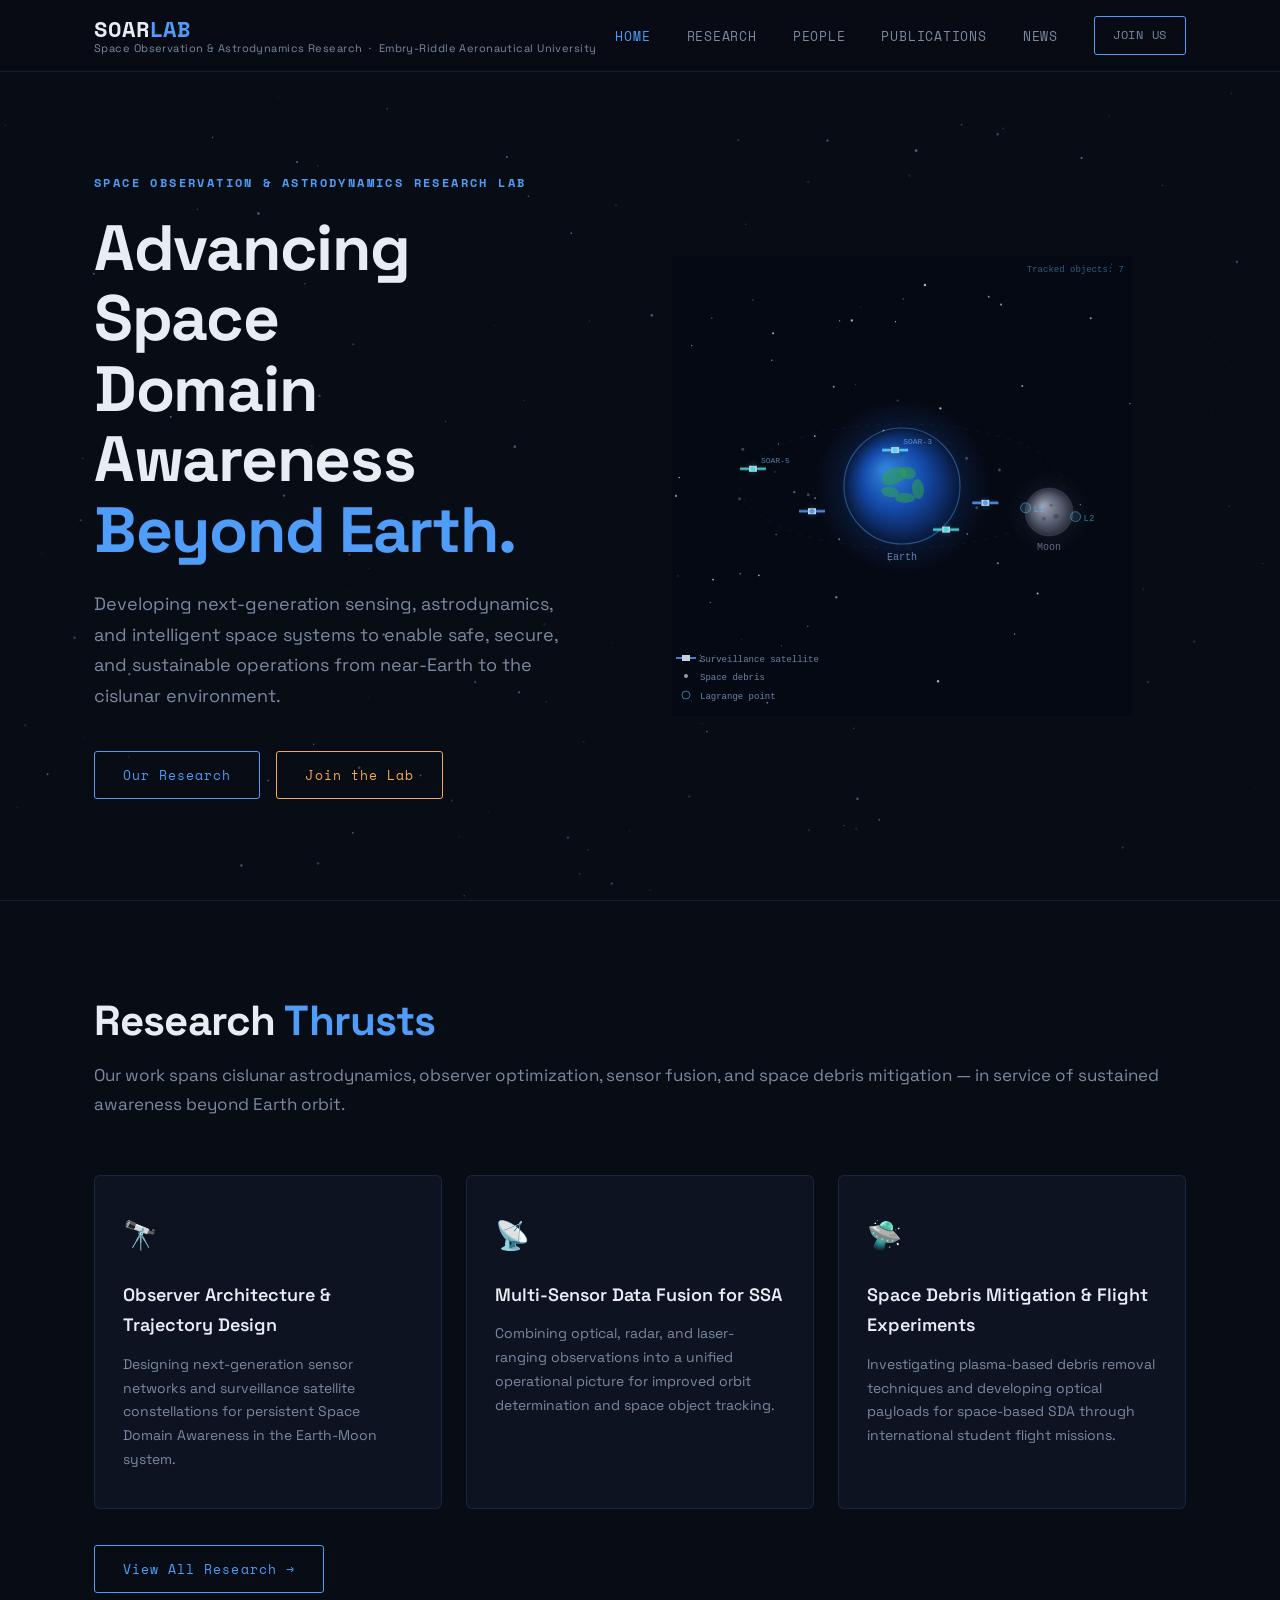
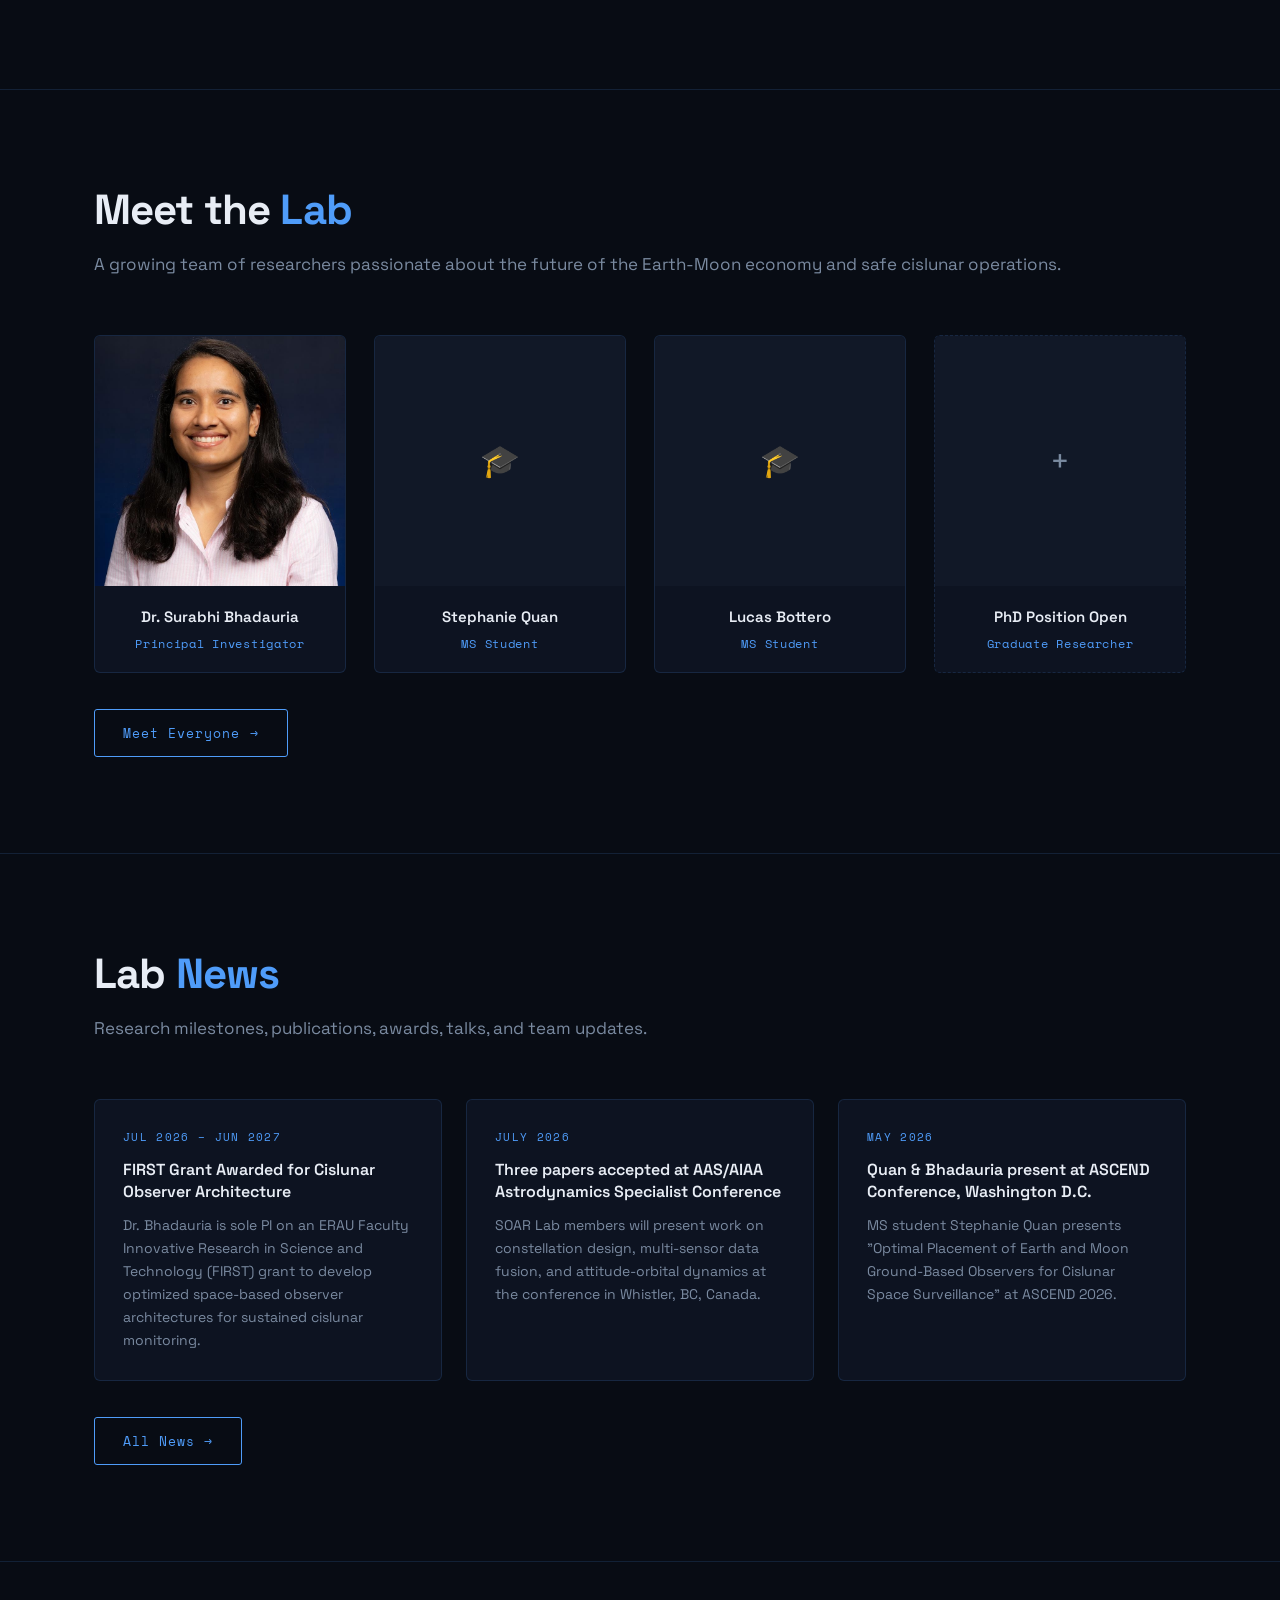
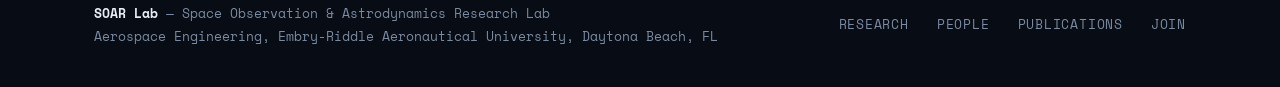
==== commit c659ebc8: "Add files via upload" ====
--- a/index.html
+++ b/index.html
@@ -48,11 +48,11 @@
         </div>
       </div>
 
-      <!-- ESA-style canvas animation -->
-      <div class="orbit-wrap" style="width:460px;height:460px;position:relative;overflow:hidden;border-radius:8px;">
-        <canvas id="soarAnim" style="position:absolute;top:0;left:0;width:100%;height:100%;display:block;"></canvas>
-      </div>
-    </div>
+      <!-- ESA-style orbital animation -->
+      <div id="soarAnimWrap" style="width:460px;height:460px;position:relative;flex-shrink:0;">
+        <canvas id="soarAnim" width="460" height="460" style="width:460px;height:460px;display:block;"></canvas>
+      </div>
+      </div>
   </div>
 </section>
 
@@ -184,374 +184,338 @@
 </footer>
 
 <script src="js/main.js"></script>
-
 <script>
 (function() {
-  const canvas = document.getElementById('soarAnim');
-  const ctx = canvas.getContext('2d');
-  let W, H, t = 0, startTime = Date.now();
-
-  // ── Resize canvas to match display size ──
-  function resize() {
-    const rect = canvas.parentElement.getBoundingClientRect();
-    W = canvas.width  = rect.width  || 460;
-    H = canvas.height = rect.height || 460;
-  }
-  window.addEventListener('resize', resize);
-  resize();
-
-  // ── Constants ──
-  const CX = () => W * 0.5;   // Earth center X
-  const CY = () => H * 0.5;   // Earth center Y
-  const ER = () => Math.min(W,H) * 0.13;  // Earth radius
-  const MR = () => Math.min(W,H) * 0.055; // Moon radius
-  const MOON_RX = () => W * 0.36;
-  const MOON_RY = () => H * 0.15;
-  const MOON_PERIOD = 24; // seconds for one Moon orbit
-
-  // ── Surveillance satellites (5, named, fixed orbits) ──
-  const SAT_DEFS = [
-    { name:'SOAR-1', orbitR: 0.22, incline: 0,    speed: 0.55,  phase: 0,    color:'#4f9cf9' },
-    { name:'SOAR-2', orbitR: 0.27, incline: 0.25, speed: 0.38,  phase: 2.1,  color:'#4f9cf9' },
-    { name:'SOAR-3', orbitR: 0.22, incline:-0.20, speed: 0.47,  phase: 4.2,  color:'#4f9cf9' },
-    { name:'SOAR-4', orbitR: 0.33, incline: 0.10, speed: 0.26,  phase: 1.0,  color:'#4fdcdc' },
-    { name:'SOAR-5', orbitR: 0.38, incline:-0.15, speed: 0.20,  phase: 3.3,  color:'#4fdcdc' },
+  var canvas = document.getElementById('soarAnim');
+  if (!canvas) return;
+  var ctx = canvas.getContext('2d');
+  var W = 460, H = 460;
+  var t = 0;
+  var startMs = Date.now();
+
+  // Earth center
+  var CX = 230, CY = 230;
+  var ER = 58;   // Earth radius
+  var MR = 24;   // Moon radius
+
+  // Moon orbit
+  var MOON_RX = 162, MOON_RY = 62;
+  var MOON_PERIOD = 26; // seconds
+
+  // 5 surveillance satellites
+  var SATS = [
+    { name:'SOAR-1', r:96,  ry:34, speed:0.55, phase:0,   color:'#4f9cf9' },
+    { name:'SOAR-2', r:116, ry:40, speed:0.38, phase:2.1, color:'#4f9cf9' },
+    { name:'SOAR-3', r:100, ry:36, speed:0.47, phase:4.2, color:'#5bd4ff' },
+    { name:'SOAR-4', r:138, ry:46, speed:0.26, phase:1.0, color:'#4fdcdc' },
+    { name:'SOAR-5', r:158, ry:52, speed:0.19, phase:3.3, color:'#4fdcdc' },
   ];
 
-  // ── Debris — grow over time (ESA style) ──
-  let debris = [];
-  const MAX_DEBRIS = 38;
-  const DEBRIS_SPAWN_INTERVAL = 2.2; // seconds between new debris
-
-  function spawnDebris() {
-    const angle = Math.random() * Math.PI * 2;
-    // distribute across LEO rings: 0.19 to 0.32 of canvas
-    const ring = 0.19 + Math.random() * 0.13;
+  // Stars (fixed)
+  var STARS = [];
+  for (var i=0;i<55;i++) {
+    STARS.push({
+      x: Math.random()*460,
+      y: Math.random()*460,
+      r: 0.4 + Math.random()*0.8,
+      twinkle: Math.random()*Math.PI*2,
+      speed: 0.5 + Math.random()*1.5
+    });
+  }
+
+  // Debris — grow over time
+  var debris = [];
+  var MAX_DEBRIS = 36;
+  var lastSpawn = 0;
+  var SPAWN_GAP = 2.4; // seconds
+
+  function seedDebris() {
+    for (var i=0;i<7;i++) addDebris();
+  }
+
+  function addDebris() {
+    var shells = [
+      {minR:78, maxR:88,   minRY:26, maxRY:32},
+      {minR:89, maxR:108,  minRY:32, maxRY:38},
+      {minR:118,maxR:135,  minRY:40, maxRY:46},
+      {minR:162,maxR:178,  minRY:54, maxRY:60},
+    ];
+    var sh = shells[Math.floor(Math.random()*shells.length)];
+    var r  = sh.minR  + Math.random()*(sh.maxR  - sh.minR);
+    var ry = sh.minRY + Math.random()*(sh.maxRY - sh.minRY);
     debris.push({
-      angle,
-      ring,
-      speed: (Math.random() > 0.5 ? 1 : -1) * (0.12 + Math.random() * 0.25),
-      incline: (Math.random() - 0.5) * 0.5,
-      alpha: 0,   // fade in
-    });
-  }
-
-  // Pre-seed a few
-  for (let i = 0; i < 8; i++) spawnDebris();
-  let lastSpawn = 0;
-
-  // ── Draw Earth ──
+      angle: Math.random()*Math.PI*2,
+      r: r, ry: ry,
+      tilt: (Math.random()-0.5)*0.5,
+      speed: (Math.random()>0.5?1:-1)*(0.10+Math.random()*0.28),
+      alpha: 0,
+    });
+  }
+
+  seedDebris();
+
+  // ── draw helpers ──
+
   function drawEarth() {
-    const x = CX(), y = CY(), r = ER();
-    // Atmosphere halo
-    const atmo = ctx.createRadialGradient(x,y,r*0.9, x,y, r*1.45);
-    atmo.addColorStop(0, 'rgba(40,120,255,0.14)');
-    atmo.addColorStop(1, 'rgba(40,120,255,0)');
+    // Atmosphere
+    var atmo = ctx.createRadialGradient(CX,CY,ER*0.9, CX,CY,ER*1.5);
+    atmo.addColorStop(0,'rgba(40,120,255,0.15)');
+    atmo.addColorStop(1,'rgba(40,120,255,0)');
     ctx.fillStyle = atmo;
-    ctx.beginPath(); ctx.arc(x,y,r*1.45,0,Math.PI*2); ctx.fill();
-
-    // Earth body
-    const g = ctx.createRadialGradient(x-r*0.28, y-r*0.28, r*0.05, x,y,r);
-    g.addColorStop(0,  '#2e7fd4');
-    g.addColorStop(0.45,'#1548a0');
-    g.addColorStop(1,  '#091838');
+    ctx.beginPath(); ctx.arc(CX,CY,ER*1.5,0,Math.PI*2); ctx.fill();
+
+    // Body
+    var g = ctx.createRadialGradient(CX-16,CY-16,4, CX,CY,ER);
+    g.addColorStop(0,'#2e80d8');
+    g.addColorStop(0.5,'#154aaa');
+    g.addColorStop(1,'#081838');
     ctx.fillStyle = g;
-    ctx.beginPath(); ctx.arc(x,y,r,0,Math.PI*2); ctx.fill();
+    ctx.beginPath(); ctx.arc(CX,CY,ER,0,Math.PI*2); ctx.fill();
 
     // Continents
     ctx.save();
-    ctx.beginPath(); ctx.arc(x,y,r,0,Math.PI*2); ctx.clip();
-    const continents = [
-      [x-r*0.15, y-r*0.18, r*0.22, r*0.14, -0.4],
-      [x+r*0.10, y-r*0.22, r*0.13, r*0.10,  0.3],
-      [x+r*0.28, y+r*0.05, r*0.10, r*0.16, -0.1],
-      [x-r*0.20, y+r*0.10, r*0.14, r*0.09,  0.2],
-      [x+r*0.05, y+r*0.20, r*0.16, r*0.08,  0.0],
-      [x-r*0.38, y-r*0.05, r*0.08, r*0.12, -0.2],
+    ctx.beginPath(); ctx.arc(CX,CY,ER,0,Math.PI*2); ctx.clip();
+    var conts = [
+      [-8,-10,13,8,-0.4],
+      [6,-13,8,6,0.3],
+      [16,3,6,10,-0.1],
+      [-12,6,9,5,0.2],
+      [3,12,10,5,0],
     ];
-    continents.forEach(([cx2,cy2,rx,ry,rot]) => {
-      ctx.save(); ctx.translate(cx2,cy2); ctx.rotate(rot);
-      ctx.fillStyle = 'rgba(45,165,70,0.52)';
-      ctx.beginPath(); ctx.ellipse(0,0,rx,ry,0,0,Math.PI*2); ctx.fill();
+    conts.forEach(function(c){
+      ctx.save();
+      ctx.translate(CX+c[0],CY+c[1]);
+      ctx.rotate(c[4]);
+      ctx.fillStyle='rgba(45,165,70,0.54)';
+      ctx.beginPath();
+      ctx.ellipse(0,0,c[2],c[3],0,0,Math.PI*2);
+      ctx.fill();
       ctx.restore();
     });
-    // Cloud wisps
-    ctx.fillStyle = 'rgba(255,255,255,0.08)';
-    ctx.beginPath(); ctx.ellipse(x-r*0.1, y-r*0.05, r*0.2, r*0.05, -0.3, 0, Math.PI*2); ctx.fill();
-    ctx.beginPath(); ctx.ellipse(x+r*0.15, y+r*0.18, r*0.15, r*0.04, 0.2, 0, Math.PI*2); ctx.fill();
     ctx.restore();
 
     // Rim
-    ctx.strokeStyle = 'rgba(80,170,255,0.38)';
-    ctx.lineWidth = 1.2;
-    ctx.beginPath(); ctx.arc(x,y,r,0,Math.PI*2); ctx.stroke();
-
-    // "Earth" label
-    ctx.fillStyle = 'rgba(140,190,255,0.6)';
-    ctx.font = `${Math.max(9, H*0.02)}px monospace`;
-    ctx.textAlign = 'center';
-    ctx.fillText('Earth', x, y + r + 16);
-    ctx.textAlign = 'left';
-  }
-
-  // ── Draw Moon ──
+    ctx.strokeStyle='rgba(80,170,255,0.4)';
+    ctx.lineWidth=1.2;
+    ctx.beginPath(); ctx.arc(CX,CY,ER,0,Math.PI*2); ctx.stroke();
+
+    // Label
+    ctx.fillStyle='rgba(140,190,255,0.65)';
+    ctx.font='10px monospace';
+    ctx.textAlign='center';
+    ctx.fillText('Earth', CX, CY+ER+16);
+    ctx.textAlign='left';
+  }
+
   function moonPos() {
-    const elapsed = (Date.now() - startTime) / 1000;
-    const angle = (elapsed / MOON_PERIOD) * Math.PI * 2;
-    return {
-      x: CX() + Math.cos(angle) * MOON_RX(),
-      y: CY() + Math.sin(angle) * MOON_RY(),
-      angle
-    };
-  }
-
-  function drawMoonOrbitPath() {
-    ctx.save(); ctx.translate(CX(), CY());
-    ctx.strokeStyle = 'rgba(92,160,255,0.1)';
-    ctx.lineWidth = 0.8;
+    var el = (Date.now()-startMs)/1000;
+    var a  = (el/MOON_PERIOD)*Math.PI*2;
+    return { x: CX+Math.cos(a)*MOON_RX, y: CY+Math.sin(a)*MOON_RY };
+  }
+
+  function drawMoonPath() {
+    ctx.save(); ctx.translate(CX,CY);
+    ctx.strokeStyle='rgba(92,160,255,0.1)';
+    ctx.lineWidth=0.8;
     ctx.setLineDash([4,7]);
-    ctx.beginPath(); ctx.ellipse(0,0, MOON_RX(), MOON_RY(), 0, 0, Math.PI*2); ctx.stroke();
+    ctx.beginPath(); ctx.ellipse(0,0,MOON_RX,MOON_RY,0,0,Math.PI*2); ctx.stroke();
     ctx.setLineDash([]);
     ctx.restore();
   }
 
   function drawMoon(mp) {
-    const r = MR();
+    var r = MR;
     // Glow
-    const glow = ctx.createRadialGradient(mp.x,mp.y,0, mp.x,mp.y, r*1.6);
-    glow.addColorStop(0,'rgba(160,165,185,0.12)');
-    glow.addColorStop(1,'rgba(160,165,185,0)');
-    ctx.fillStyle = glow;
-    ctx.beginPath(); ctx.arc(mp.x,mp.y,r*1.6,0,Math.PI*2); ctx.fill();
-
-    // Moon body
-    const mg = ctx.createRadialGradient(mp.x-r*0.25, mp.y-r*0.25, r*0.05, mp.x,mp.y,r);
-    mg.addColorStop(0,'#9aa0b0'); mg.addColorStop(0.6,'#565b6a'); mg.addColorStop(1,'#282c38');
-    ctx.fillStyle = mg;
+    var gl = ctx.createRadialGradient(mp.x,mp.y,0, mp.x,mp.y,r*1.7);
+    gl.addColorStop(0,'rgba(150,155,180,0.12)');
+    gl.addColorStop(1,'rgba(150,155,180,0)');
+    ctx.fillStyle=gl;
+    ctx.beginPath(); ctx.arc(mp.x,mp.y,r*1.7,0,Math.PI*2); ctx.fill();
+
+    // Body
+    var mg = ctx.createRadialGradient(mp.x-r*0.25,mp.y-r*0.25,r*0.05, mp.x,mp.y,r);
+    mg.addColorStop(0,'#9aa0b2');
+    mg.addColorStop(0.6,'#565c6e');
+    mg.addColorStop(1,'#282c3a');
+    ctx.fillStyle=mg;
     ctx.beginPath(); ctx.arc(mp.x,mp.y,r,0,Math.PI*2); ctx.fill();
 
     // Craters
-    [[0.28,0.18,0.11],[−0.22,0.28,0.08],[0.08,−0.28,0.07],[−0.12,−0.12,0.05]].forEach(([dx,dy,cr]) => {
-      ctx.fillStyle = 'rgba(0,0,0,0.2)';
-      ctx.beginPath(); ctx.arc(mp.x+dx*r, mp.y+dy*r, cr*r,0,Math.PI*2); ctx.fill();
+    [[0.28,0.18,0.11],[-0.22,0.28,0.08],[0.08,-0.28,0.07]].forEach(function(c){
+      ctx.fillStyle='rgba(0,0,0,0.22)';
+      ctx.beginPath(); ctx.arc(mp.x+c[0]*r, mp.y+c[1]*r, c[2]*r, 0, Math.PI*2); ctx.fill();
     });
 
     // Rim
-    ctx.strokeStyle = 'rgba(150,155,175,0.22)';
-    ctx.lineWidth = 0.8;
+    ctx.strokeStyle='rgba(150,155,180,0.22)';
+    ctx.lineWidth=0.8;
     ctx.beginPath(); ctx.arc(mp.x,mp.y,r,0,Math.PI*2); ctx.stroke();
 
     // Label
-    ctx.fillStyle = 'rgba(160,170,195,0.6)';
-    ctx.font = `${Math.max(9,H*0.02)}px monospace`;
-    ctx.textAlign = 'center';
-    ctx.fillText('Moon', mp.x, mp.y + r + 14);
-    ctx.textAlign = 'left';
-  }
-
-  // ── Draw L1 / L2 markers ──
+    ctx.fillStyle='rgba(160,170,200,0.6)';
+    ctx.font='10px monospace';
+    ctx.textAlign='center';
+    ctx.fillText('Moon', mp.x, mp.y+r+14);
+    ctx.textAlign='left';
+  }
+
   function drawLagrange(mp) {
-    const l1x = CX() + (mp.x - CX()) * 0.84;
-    const l1y = CY() + (mp.y - CY()) * 0.84;
-    const l2x = mp.x + (mp.x - CX()) * 0.18;
-    const l2y = mp.y + (mp.y - CY()) * 0.18;
-
-    [[l1x,l1y,'L1'],[l2x,l2y,'L2']].forEach(([lx,ly,lbl]) => {
-      const pulse = 0.35 + 0.35 * Math.sin(t*0.9 + (lbl==='L1'?0:1.6));
-      ctx.strokeStyle = `rgba(92,200,255,${pulse*0.8})`;
-      ctx.lineWidth = 1;
-      ctx.beginPath(); ctx.arc(lx,ly,5,0,Math.PI*2); ctx.stroke();
-      ctx.fillStyle = `rgba(92,200,255,${pulse*0.25})`;
-      ctx.beginPath(); ctx.arc(lx,ly,5,0,Math.PI*2); ctx.fill();
-      ctx.fillStyle = `rgba(92,200,255,${pulse})`;
-      ctx.font = `${Math.max(8,H*0.018)}px monospace`;
-      ctx.fillText(lbl, lx+8, ly+4);
-    });
-  }
-
-  // ── Draw debris ──
-  function drawDebris() {
-    debris.forEach(d => {
-      // Elliptical orbit position
-      const rx = W * d.ring;
-      const ry = rx * (0.3 + Math.abs(d.incline)*0.4);
-      const rotAngle = d.incline;
-      const cosR = Math.cos(rotAngle), sinR = Math.sin(rotAngle);
-      const ex = Math.cos(d.angle) * rx;
-      const ey = Math.sin(d.angle) * ry;
-      const px = CX() + ex*cosR - ey*sinR;
-      const py = CY() + ex*sinR + ey*cosR;
-
-      ctx.fillStyle = `rgba(200,205,215,${d.alpha * 0.75})`;
-      ctx.beginPath(); ctx.arc(px, py, 1.6, 0, Math.PI*2); ctx.fill();
-    });
-  }
-
-  function updateDebris(elapsed) {
-    // Spawn new debris over time
-    if (debris.length < MAX_DEBRIS && elapsed - lastSpawn > DEBRIS_SPAWN_INTERVAL) {
-      spawnDebris();
-      lastSpawn = elapsed;
-    }
-    debris.forEach(d => {
-      d.angle += d.speed * 0.016;
-      if (d.alpha < 1) d.alpha = Math.min(1, d.alpha + 0.008);
-    });
-  }
-
-  // ── Draw satellites ──
-  function satPos(def) {
-    const r = Math.min(W,H) * def.orbitR;
-    const ry = r * (0.35 + Math.abs(def.incline)*0.3);
-    const angle = t * def.speed + def.phase;
-    const cosI = Math.cos(def.incline), sinI = Math.sin(def.incline);
-    const ex = Math.cos(angle) * r;
-    const ey = Math.sin(angle) * ry;
-    return {
-      x: CX() + ex*cosI - ey*sinI,
-      y: CY() + ex*sinI + ey*cosI,
-      angle
-    };
-  }
-
-  function drawSatOrbitPath(def) {
-    const r = Math.min(W,H) * def.orbitR;
-    const ry = r * (0.35 + Math.abs(def.incline)*0.3);
-    ctx.save();
-    ctx.translate(CX(), CY());
-    ctx.rotate(def.incline);
-    ctx.strokeStyle = `rgba(79,156,249,0.07)`;
-    ctx.lineWidth = 0.6;
+    var l1x=CX+(mp.x-CX)*0.84, l1y=CY+(mp.y-CY)*0.84;
+    var l2x=mp.x+(mp.x-CX)*0.18, l2y=mp.y+(mp.y-CY)*0.18;
+    [[l1x,l1y,'L1'],[l2x,l2y,'L2']].forEach(function(pt){
+      var pulse=0.35+0.35*Math.abs(Math.sin(t*0.9+(pt[2]==='L1'?0:1.6)));
+      ctx.strokeStyle='rgba(92,200,255,'+pulse*0.8+')';
+      ctx.lineWidth=1;
+      ctx.beginPath(); ctx.arc(pt[0],pt[1],5,0,Math.PI*2); ctx.stroke();
+      ctx.fillStyle='rgba(92,200,255,'+pulse*0.22+')';
+      ctx.beginPath(); ctx.arc(pt[0],pt[1],5,0,Math.PI*2); ctx.fill();
+      ctx.fillStyle='rgba(92,200,255,'+pulse+')';
+      ctx.font='9px monospace';
+      ctx.fillText(pt[2], pt[0]+8, pt[1]+4);
+    });
+  }
+
+  function drawDebrisItem(d) {
+    var cosT=Math.cos(d.tilt), sinT=Math.sin(d.tilt);
+    var ex=Math.cos(d.angle)*d.r;
+    var ey=Math.sin(d.angle)*d.ry;
+    var px=CX + ex*cosT - ey*sinT;
+    var py=CY + ex*sinT + ey*cosT;
+    ctx.fillStyle='rgba(200,205,218,'+d.alpha*0.72+')';
+    ctx.beginPath(); ctx.arc(px,py,1.5,0,Math.PI*2); ctx.fill();
+  }
+
+  function drawSatOrbitPath(s) {
+    ctx.save(); ctx.translate(CX,CY);
+    ctx.strokeStyle='rgba(79,156,249,0.07)';
+    ctx.lineWidth=0.6;
     ctx.setLineDash([3,6]);
-    ctx.beginPath(); ctx.ellipse(0,0,r,ry,0,0,Math.PI*2); ctx.stroke();
+    ctx.beginPath(); ctx.ellipse(0,0,s.r,s.ry,0,0,Math.PI*2); ctx.stroke();
     ctx.setLineDash([]);
     ctx.restore();
   }
 
-  function drawSatellite(def, pos) {
-    const c = def.color;
+  function getSatXY(s) {
+    var a = t*s.speed + s.phase;
+    return {
+      x: CX + Math.cos(a)*s.r,
+      y: CY + Math.sin(a)*s.ry
+    };
+  }
+
+  function drawSat(s, pos) {
     // Glow
-    const glow = ctx.createRadialGradient(pos.x,pos.y,0, pos.x,pos.y,10);
-    glow.addColorStop(0, c + '40');
-    glow.addColorStop(1, 'rgba(0,0,0,0)');
-    ctx.fillStyle = glow;
+    var gl=ctx.createRadialGradient(pos.x,pos.y,0,pos.x,pos.y,10);
+    gl.addColorStop(0,s.color+'50'); gl.addColorStop(1,'rgba(0,0,0,0)');
+    ctx.fillStyle=gl;
     ctx.beginPath(); ctx.arc(pos.x,pos.y,10,0,Math.PI*2); ctx.fill();
 
     // Body
-    ctx.fillStyle = '#c8d0e0';
-    ctx.fillRect(pos.x-4, pos.y-3, 8, 6);
-    ctx.fillStyle = c;
-    ctx.beginPath(); ctx.arc(pos.x, pos.y, 2.5, 0, Math.PI*2); ctx.fill();
-
+    ctx.fillStyle='#c8d0e0';
+    ctx.fillRect(pos.x-4,pos.y-3,8,6);
+    // Core dot
+    ctx.fillStyle=s.color;
+    ctx.beginPath(); ctx.arc(pos.x,pos.y,2.5,0,Math.PI*2); ctx.fill();
     // Solar panels
-    ctx.strokeStyle = c + 'bb';
-    ctx.lineWidth = 2.2;
+    ctx.strokeStyle=s.color+'cc'; ctx.lineWidth=2.2;
     ctx.beginPath();
-    ctx.moveTo(pos.x-4, pos.y); ctx.lineTo(pos.x-13, pos.y);
-    ctx.moveTo(pos.x+4, pos.y); ctx.lineTo(pos.x+13, pos.y);
+    ctx.moveTo(pos.x-4,pos.y); ctx.lineTo(pos.x-13,pos.y);
+    ctx.moveTo(pos.x+4,pos.y); ctx.lineTo(pos.x+13,pos.y);
     ctx.stroke();
-    // Panel fill
-    ctx.fillStyle = c + '44';
-    ctx.fillRect(pos.x-13, pos.y-2, 8, 4);
-    ctx.fillRect(pos.x+5,  pos.y-2, 8, 4);
-  }
-
-  function drawSatLabel(def, pos) {
-    // Only show label when near top half to avoid clutter
-    if (pos.y < CY()) {
-      ctx.fillStyle = `rgba(140,200,255,0.55)`;
-      ctx.font = `${Math.max(7,H*0.016)}px monospace`;
-      ctx.fillText(def.name, pos.x+8, pos.y-6);
+    ctx.fillStyle=s.color+'44';
+    ctx.fillRect(pos.x-13,pos.y-2,8,4);
+    ctx.fillRect(pos.x+5, pos.y-2,8,4);
+  }
+
+  function drawSatLabel(s, pos) {
+    if (pos.y < CY-10) {
+      ctx.fillStyle='rgba(140,200,255,0.6)';
+      ctx.font='8px monospace';
+      ctx.fillText(s.name, pos.x+8, pos.y-6);
     }
   }
 
-  // ── Legend ──
   function drawLegend() {
-    const lx = 10, ly = H - 56;
-    const fs = Math.max(8, H*0.018);
-    ctx.font = `${fs}px monospace`;
-
-    // Surveillance satellite
-    ctx.fillStyle = '#c8d0e0';
-    ctx.fillRect(lx, ly-4, 8, 6);
-    ctx.strokeStyle = '#4f9cf9bb'; ctx.lineWidth = 2;
-    ctx.beginPath(); ctx.moveTo(lx-6,ly-1); ctx.lineTo(lx,ly-1); ctx.moveTo(lx+8,ly-1); ctx.lineTo(lx+14,ly-1); ctx.stroke();
-    ctx.fillStyle = 'rgba(160,200,240,0.65)';
-    ctx.fillText('Surveillance satellite', lx+18, ly+3);
-
-    // Space debris
-    ctx.fillStyle = 'rgba(200,205,215,0.75)';
-    ctx.beginPath(); ctx.arc(lx+4, ly+18, 2, 0, Math.PI*2); ctx.fill();
-    ctx.fillStyle = 'rgba(160,200,240,0.65)';
+    var lx=10, ly=H-58;
+    ctx.font='9px monospace';
+
+    // Satellite icon
+    ctx.fillStyle='#c8d0e0'; ctx.fillRect(lx,ly-3,8,6);
+    ctx.strokeStyle='#4f9cf9cc'; ctx.lineWidth=2;
+    ctx.beginPath();
+    ctx.moveTo(lx-6,ly); ctx.lineTo(lx,ly);
+    ctx.moveTo(lx+8,ly); ctx.lineTo(lx+14,ly);
+    ctx.stroke();
+    ctx.fillStyle='rgba(160,200,240,0.65)';
+    ctx.fillText('Surveillance satellite', lx+18, ly+4);
+
+    // Debris dot
+    ctx.fillStyle='rgba(200,205,218,0.75)';
+    ctx.beginPath(); ctx.arc(lx+4,ly+18,2,0,Math.PI*2); ctx.fill();
+    ctx.fillStyle='rgba(160,200,240,0.65)';
     ctx.fillText('Space debris', lx+18, ly+22);
 
-    // Lagrange
-    ctx.strokeStyle = 'rgba(92,200,255,0.55)'; ctx.lineWidth = 1;
-    ctx.beginPath(); ctx.arc(lx+4, ly+37, 4, 0, Math.PI*2); ctx.stroke();
-    ctx.fillStyle = 'rgba(160,200,240,0.65)';
+    // Lagrange circle
+    ctx.strokeStyle='rgba(92,200,255,0.55)'; ctx.lineWidth=1;
+    ctx.beginPath(); ctx.arc(lx+4,ly+37,4,0,Math.PI*2); ctx.stroke();
+    ctx.fillStyle='rgba(160,200,240,0.65)';
     ctx.fillText('Lagrange point', lx+18, ly+41);
   }
 
-  // ── Debris count readout (ESA-style) ──
-  function drawDebrisCount() {
-    const count = debris.length;
-    ctx.fillStyle = 'rgba(92,200,255,0.4)';
-    ctx.font = `${Math.max(8,H*0.016)}px monospace`;
-    ctx.textAlign = 'right';
-    ctx.fillText(`Tracked objects: ${count}`, W-10, 18);
-    ctx.textAlign = 'left';
-  }
-
-  // ── Main loop ──
+  function drawDebrisCounter() {
+    ctx.fillStyle='rgba(92,200,255,0.45)';
+    ctx.font='9px monospace';
+    ctx.textAlign='right';
+    ctx.fillText('Tracked objects: '+debris.length, W-8, 16);
+    ctx.textAlign='left';
+  }
+
   function frame() {
-    const elapsed = (Date.now() - startTime) / 1000;
+    var elapsed = (Date.now()-startMs)/1000;
     t += 0.016;
 
-    ctx.fillStyle = '#050914';
+    // Spawn debris
+    if (debris.length < MAX_DEBRIS && elapsed-lastSpawn > SPAWN_GAP) {
+      addDebris(); lastSpawn=elapsed;
+    }
+    // Update debris
+    debris.forEach(function(d){
+      d.angle += d.speed*0.016;
+      if(d.alpha<1) d.alpha=Math.min(1,d.alpha+0.007);
+    });
+
+    // Background
+    ctx.fillStyle='#050914';
     ctx.fillRect(0,0,W,H);
 
-    // Background stars (static)
-    ctx.fillStyle = 'rgba(220,225,235,0.35)';
-    [[42,28],[190,18],[310,35],[420,22],[55,140],[430,110],
-     [380,300],[15,320],[440,380],[200,420],[90,400]].forEach(([sx,sy]) => {
-      const scale = W/460;
-      ctx.beginPath(); ctx.arc(sx*scale,sy*scale,0.7,0,Math.PI*2); ctx.fill();
-    });
-
-    // Twinkling stars
-    [[75,75,2.3],[400,50,1.8],[430,280,3.1],[40,380,2.7]].forEach(([sx,sy,dur]) => {
-      const scale = W/460;
-      const a = 0.3 + 0.7*Math.abs(Math.sin(elapsed/dur*Math.PI));
-      ctx.fillStyle = `rgba(255,255,255,${a})`;
-      ctx.beginPath(); ctx.arc(sx*scale,sy*scale,1,0,Math.PI*2); ctx.fill();
-    });
-
-    const mp = moonPos();
-
-    drawMoonOrbitPath();
-    updateDebris(elapsed);
-
-    // Draw sat orbit paths first (behind everything)
-    SAT_DEFS.forEach(def => drawSatOrbitPath(def));
-
-    drawDebris();
+    // Stars
+    STARS.forEach(function(s){
+      var a=0.2+0.6*Math.abs(Math.sin(elapsed*s.speed+s.twinkle));
+      ctx.fillStyle='rgba(220,225,240,'+a+')';
+      ctx.beginPath(); ctx.arc(s.x,s.y,s.r,0,Math.PI*2); ctx.fill();
+    });
+
+    var mp=moonPos();
+
+    drawMoonPath();
+    SATS.forEach(drawSatOrbitPath);
+    debris.forEach(drawDebrisItem);
     drawEarth();
     drawMoon(mp);
     drawLagrange(mp);
 
-    // Draw satellites
-    const satPositions = SAT_DEFS.map(def => ({ def, pos: satPos(def) }));
-    satPositions.forEach(({ def, pos }) => drawSatellite(def, pos));
-    satPositions.forEach(({ def, pos }) => drawSatLabel(def, pos));
-
-    drawDebrisCount();
+    var satPositions=SATS.map(function(s){ return {s:s, pos:getSatXY(s)}; });
+    satPositions.forEach(function(sp){ drawSat(sp.s, sp.pos); });
+    satPositions.forEach(function(sp){ drawSatLabel(sp.s, sp.pos); });
+
+    drawDebrisCounter();
     drawLegend();
 
     requestAnimationFrame(frame);
   }
+
   frame();
 })();
 </script>
-
 </body>
 </html>
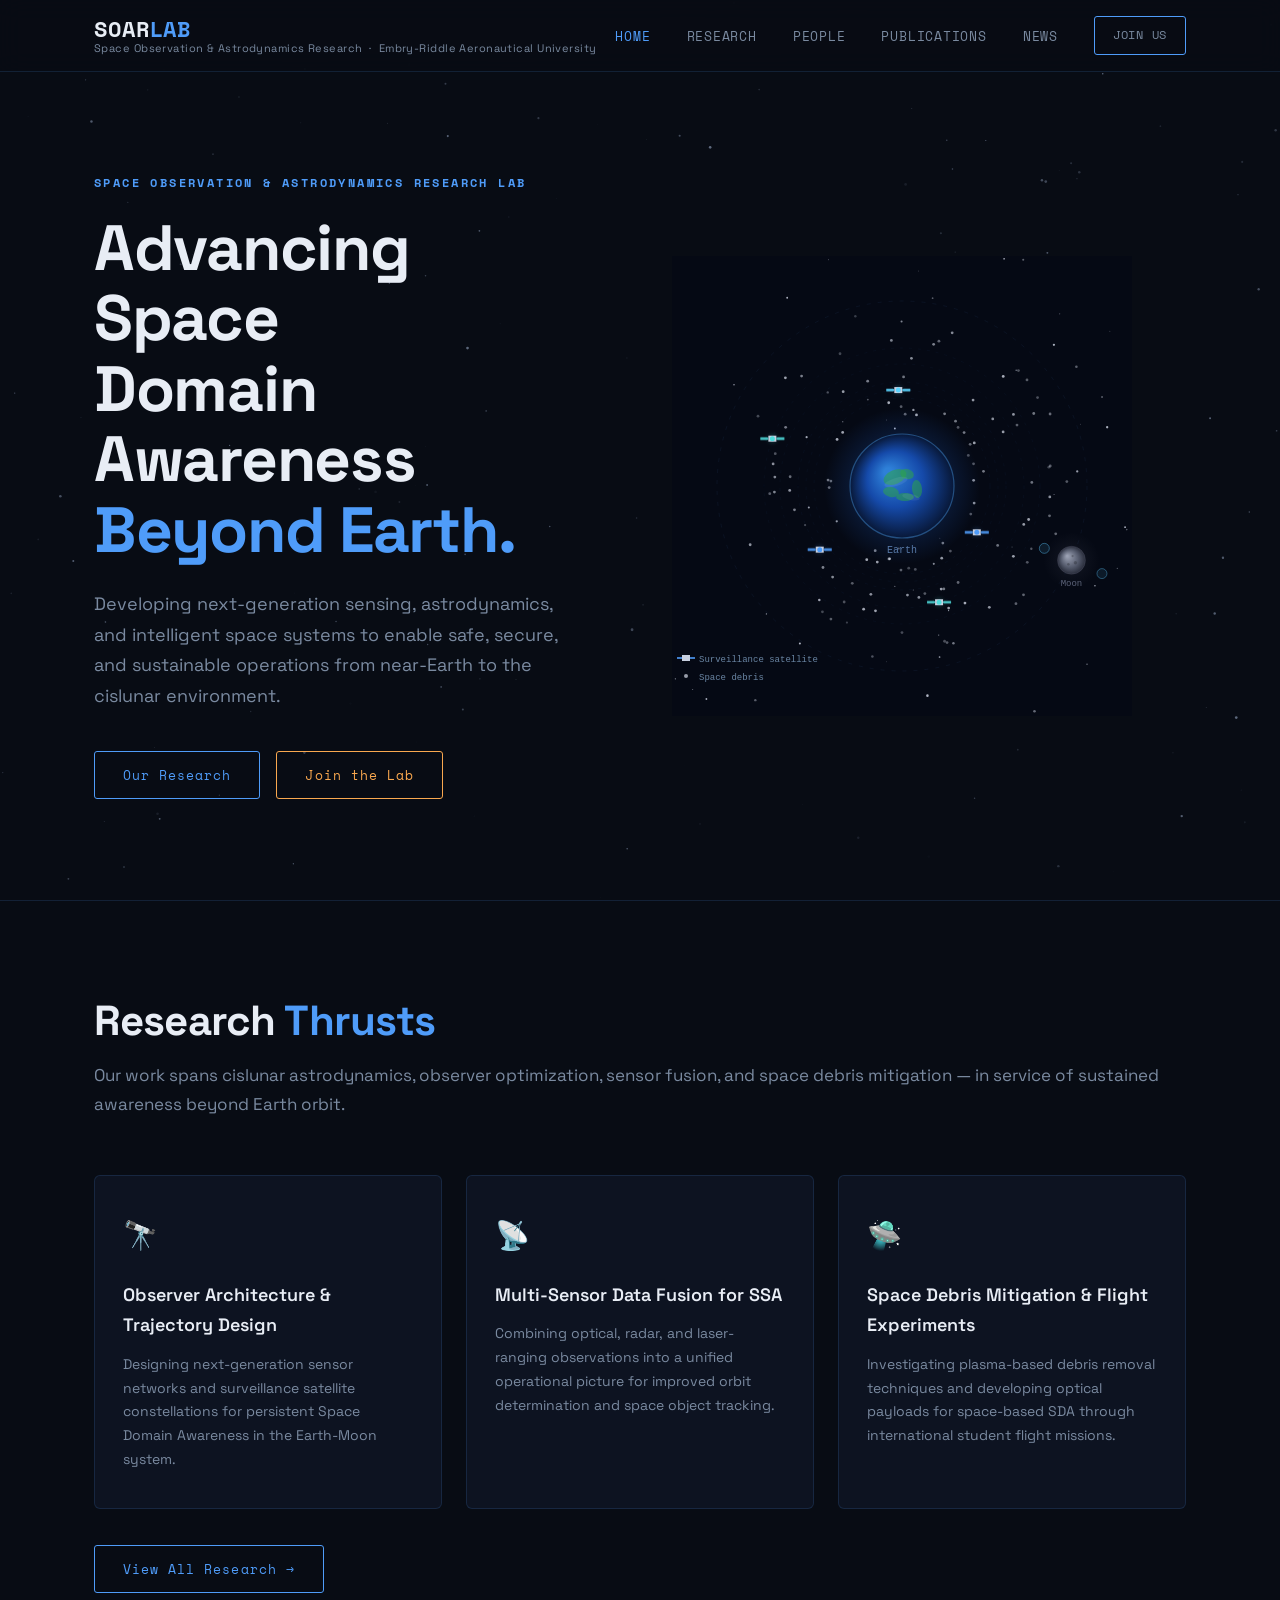
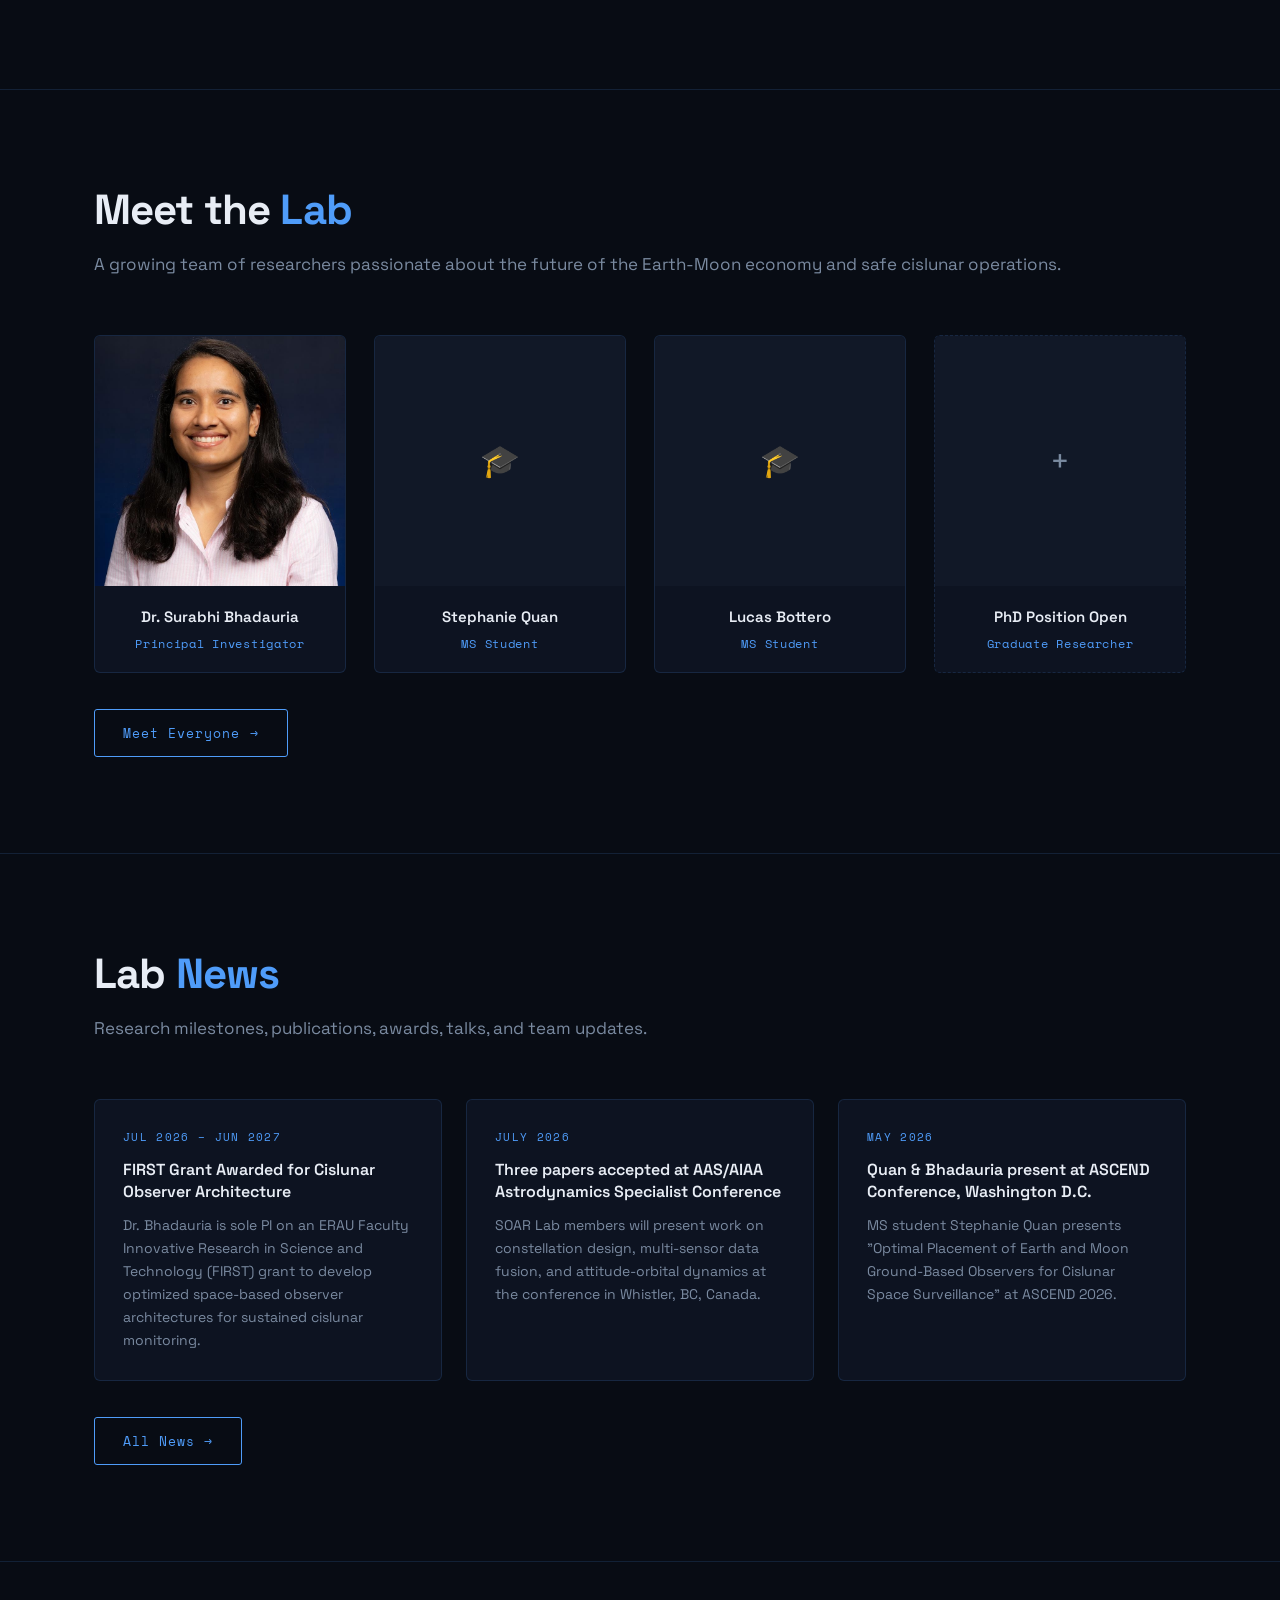
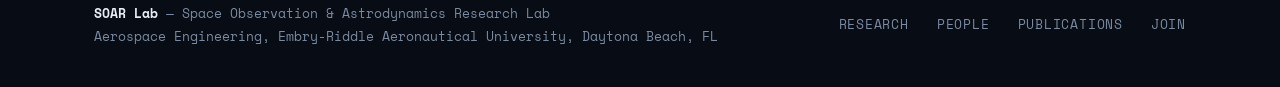
==== commit 24262a65: "Add files via upload" ====
--- a/index.html
+++ b/index.html
@@ -195,69 +195,61 @@
 
   // Earth center
   var CX = 230, CY = 230;
-  var ER = 58;   // Earth radius
-  var MR = 24;   // Moon radius
-
-  // Moon orbit
-  var MOON_RX = 162, MOON_RY = 62;
-  var MOON_PERIOD = 26; // seconds
-
-  // 5 surveillance satellites
+  var ER = 52;   // Earth radius
+  var MR = 14;   // Moon radius (smaller, more realistic)
+
+  // Moon: circular orbit, far out
+  var MOON_R = 185;   // circular radius
+  var MOON_PERIOD = 28; // seconds per orbit
+
+  // 5 surveillance satellites — CIRCULAR orbits (equal r in all directions)
   var SATS = [
-    { name:'SOAR-1', r:96,  ry:34, speed:0.55, phase:0,   color:'#4f9cf9' },
-    { name:'SOAR-2', r:116, ry:40, speed:0.38, phase:2.1, color:'#4f9cf9' },
-    { name:'SOAR-3', r:100, ry:36, speed:0.47, phase:4.2, color:'#5bd4ff' },
-    { name:'SOAR-4', r:138, ry:46, speed:0.26, phase:1.0, color:'#4fdcdc' },
-    { name:'SOAR-5', r:158, ry:52, speed:0.19, phase:3.3, color:'#4fdcdc' },
+    { r: 88,  speed: 0.55, phase: 0,   color:'#4f9cf9' },
+    { r: 104, speed: 0.38, phase: 2.1, color:'#4f9cf9' },
+    { r: 96,  speed: 0.47, phase: 4.2, color:'#5bd4ff' },
+    { r: 122, speed: 0.26, phase: 1.0, color:'#4fdcdc' },
+    { r: 138, speed: 0.19, phase: 3.3, color:'#4fdcdc' },
   ];
 
-  // Stars (fixed)
+  // Stars (fixed, twinkling)
   var STARS = [];
-  for (var i=0;i<55;i++) {
+  for (var i = 0; i < 60; i++) {
     STARS.push({
       x: Math.random()*460,
       y: Math.random()*460,
-      r: 0.4 + Math.random()*0.8,
-      twinkle: Math.random()*Math.PI*2,
-      speed: 0.5 + Math.random()*1.5
-    });
-  }
-
-  // Debris — grow over time
+      r: 0.4 + Math.random()*0.9,
+      tw: Math.random()*Math.PI*2,
+      sp: 0.5 + Math.random()*1.8
+    });
+  }
+
+  // 100 debris dots — pre-seed all at once across multiple circular shells
   var debris = [];
-  var MAX_DEBRIS = 36;
-  var lastSpawn = 0;
-  var SPAWN_GAP = 2.4; // seconds
-
   function seedDebris() {
-    for (var i=0;i<7;i++) addDebris();
-  }
-
-  function addDebris() {
     var shells = [
-      {minR:78, maxR:88,   minRY:26, maxRY:32},
-      {minR:89, maxR:108,  minRY:32, maxRY:38},
-      {minR:118,maxR:135,  minRY:40, maxRY:46},
-      {minR:162,maxR:178,  minRY:54, maxRY:60},
+      { r: 72,  count: 14 },
+      { r: 82,  count: 18 },
+      { r: 112, count: 20 },
+      { r: 130, count: 18 },
+      { r: 148, count: 16 },
+      { r: 162, count: 14 },
     ];
-    var sh = shells[Math.floor(Math.random()*shells.length)];
-    var r  = sh.minR  + Math.random()*(sh.maxR  - sh.minR);
-    var ry = sh.minRY + Math.random()*(sh.maxRY - sh.minRY);
-    debris.push({
-      angle: Math.random()*Math.PI*2,
-      r: r, ry: ry,
-      tilt: (Math.random()-0.5)*0.5,
-      speed: (Math.random()>0.5?1:-1)*(0.10+Math.random()*0.28),
-      alpha: 0,
-    });
-  }
-
+    shells.forEach(function(sh) {
+      for (var i = 0; i < sh.count; i++) {
+        debris.push({
+          angle: Math.random()*Math.PI*2,
+          r: sh.r + (Math.random()-0.5)*6,
+          speed: (Math.random()>0.5?1:-1)*(0.08+Math.random()*0.22),
+          alpha: 0.3 + Math.random()*0.55,
+        });
+      }
+    });
+  }
   seedDebris();
 
-  // ── draw helpers ──
-
+  // ── draw Earth ──
   function drawEarth() {
-    // Atmosphere
+    // Atmosphere halo
     var atmo = ctx.createRadialGradient(CX,CY,ER*0.9, CX,CY,ER*1.5);
     atmo.addColorStop(0,'rgba(40,120,255,0.15)');
     atmo.addColorStop(1,'rgba(40,120,255,0)');
@@ -265,7 +257,7 @@
     ctx.beginPath(); ctx.arc(CX,CY,ER*1.5,0,Math.PI*2); ctx.fill();
 
     // Body
-    var g = ctx.createRadialGradient(CX-16,CY-16,4, CX,CY,ER);
+    var g = ctx.createRadialGradient(CX-14,CY-14,4, CX,CY,ER);
     g.addColorStop(0,'#2e80d8');
     g.addColorStop(0.5,'#154aaa');
     g.addColorStop(1,'#081838');
@@ -275,242 +267,167 @@
     // Continents
     ctx.save();
     ctx.beginPath(); ctx.arc(CX,CY,ER,0,Math.PI*2); ctx.clip();
-    var conts = [
-      [-8,-10,13,8,-0.4],
-      [6,-13,8,6,0.3],
-      [16,3,6,10,-0.1],
-      [-12,6,9,5,0.2],
-      [3,12,10,5,0],
-    ];
-    conts.forEach(function(c){
-      ctx.save();
-      ctx.translate(CX+c[0],CY+c[1]);
-      ctx.rotate(c[4]);
+    [[-7,-9,12,7,-0.4],[5,-12,7,5,0.3],[15,3,5,9,-0.1],[-11,6,8,5,0.2],[3,11,9,4,0]].forEach(function(c){
+      ctx.save(); ctx.translate(CX+c[0],CY+c[1]); ctx.rotate(c[4]);
       ctx.fillStyle='rgba(45,165,70,0.54)';
-      ctx.beginPath();
-      ctx.ellipse(0,0,c[2],c[3],0,0,Math.PI*2);
-      ctx.fill();
+      ctx.beginPath(); ctx.ellipse(0,0,c[2],c[3],0,0,Math.PI*2); ctx.fill();
       ctx.restore();
     });
+    // Cloud wisps
+    ctx.fillStyle='rgba(255,255,255,0.07)';
+    ctx.beginPath(); ctx.ellipse(CX-6,CY-4,12,4,-0.3,0,Math.PI*2); ctx.fill();
+    ctx.beginPath(); ctx.ellipse(CX+9,CY+11,9,3,0.2,0,Math.PI*2); ctx.fill();
     ctx.restore();
 
     // Rim
-    ctx.strokeStyle='rgba(80,170,255,0.4)';
-    ctx.lineWidth=1.2;
+    ctx.strokeStyle='rgba(80,170,255,0.38)'; ctx.lineWidth=1.2;
     ctx.beginPath(); ctx.arc(CX,CY,ER,0,Math.PI*2); ctx.stroke();
 
     // Label
-    ctx.fillStyle='rgba(140,190,255,0.65)';
-    ctx.font='10px monospace';
-    ctx.textAlign='center';
-    ctx.fillText('Earth', CX, CY+ER+16);
+    ctx.fillStyle='rgba(140,190,255,0.6)'; ctx.font='10px monospace'; ctx.textAlign='center';
+    ctx.fillText('Earth', CX, CY+ER+15);
     ctx.textAlign='left';
   }
 
+  // ── Moon ──
   function moonPos() {
     var el = (Date.now()-startMs)/1000;
     var a  = (el/MOON_PERIOD)*Math.PI*2;
-    return { x: CX+Math.cos(a)*MOON_RX, y: CY+Math.sin(a)*MOON_RY };
+    return { x: CX+Math.cos(a)*MOON_R, y: CY+Math.sin(a)*MOON_R };
   }
 
   function drawMoonPath() {
-    ctx.save(); ctx.translate(CX,CY);
-    ctx.strokeStyle='rgba(92,160,255,0.1)';
-    ctx.lineWidth=0.8;
+    ctx.strokeStyle='rgba(92,160,255,0.09)'; ctx.lineWidth=0.7;
     ctx.setLineDash([4,7]);
-    ctx.beginPath(); ctx.ellipse(0,0,MOON_RX,MOON_RY,0,0,Math.PI*2); ctx.stroke();
+    ctx.beginPath(); ctx.arc(CX,CY,MOON_R,0,Math.PI*2); ctx.stroke();
     ctx.setLineDash([]);
-    ctx.restore();
   }
 
   function drawMoon(mp) {
     var r = MR;
     // Glow
-    var gl = ctx.createRadialGradient(mp.x,mp.y,0, mp.x,mp.y,r*1.7);
-    gl.addColorStop(0,'rgba(150,155,180,0.12)');
-    gl.addColorStop(1,'rgba(150,155,180,0)');
-    ctx.fillStyle=gl;
-    ctx.beginPath(); ctx.arc(mp.x,mp.y,r*1.7,0,Math.PI*2); ctx.fill();
-
+    var gl = ctx.createRadialGradient(mp.x,mp.y,0, mp.x,mp.y,r*2);
+    gl.addColorStop(0,'rgba(150,155,180,0.1)'); gl.addColorStop(1,'rgba(150,155,180,0)');
+    ctx.fillStyle=gl; ctx.beginPath(); ctx.arc(mp.x,mp.y,r*2,0,Math.PI*2); ctx.fill();
     // Body
-    var mg = ctx.createRadialGradient(mp.x-r*0.25,mp.y-r*0.25,r*0.05, mp.x,mp.y,r);
-    mg.addColorStop(0,'#9aa0b2');
-    mg.addColorStop(0.6,'#565c6e');
-    mg.addColorStop(1,'#282c3a');
-    ctx.fillStyle=mg;
-    ctx.beginPath(); ctx.arc(mp.x,mp.y,r,0,Math.PI*2); ctx.fill();
-
+    var mg = ctx.createRadialGradient(mp.x-r*0.3,mp.y-r*0.3,r*0.05, mp.x,mp.y,r);
+    mg.addColorStop(0,'#9aa0b2'); mg.addColorStop(0.6,'#565c6e'); mg.addColorStop(1,'#282c3a');
+    ctx.fillStyle=mg; ctx.beginPath(); ctx.arc(mp.x,mp.y,r,0,Math.PI*2); ctx.fill();
     // Craters
-    [[0.28,0.18,0.11],[-0.22,0.28,0.08],[0.08,-0.28,0.07]].forEach(function(c){
+    [[0.28,0.18,0.12],[-0.22,0.28,0.09],[0.08,-0.3,0.08]].forEach(function(c){
       ctx.fillStyle='rgba(0,0,0,0.22)';
-      ctx.beginPath(); ctx.arc(mp.x+c[0]*r, mp.y+c[1]*r, c[2]*r, 0, Math.PI*2); ctx.fill();
-    });
-
+      ctx.beginPath(); ctx.arc(mp.x+c[0]*r,mp.y+c[1]*r,c[2]*r,0,Math.PI*2); ctx.fill();
+    });
     // Rim
-    ctx.strokeStyle='rgba(150,155,180,0.22)';
-    ctx.lineWidth=0.8;
+    ctx.strokeStyle='rgba(150,155,180,0.2)'; ctx.lineWidth=0.7;
     ctx.beginPath(); ctx.arc(mp.x,mp.y,r,0,Math.PI*2); ctx.stroke();
-
     // Label
-    ctx.fillStyle='rgba(160,170,200,0.6)';
-    ctx.font='10px monospace';
-    ctx.textAlign='center';
-    ctx.fillText('Moon', mp.x, mp.y+r+14);
+    ctx.fillStyle='rgba(160,170,200,0.55)'; ctx.font='9px monospace'; ctx.textAlign='center';
+    ctx.fillText('Moon', mp.x, mp.y+r+12);
     ctx.textAlign='left';
   }
 
+  // ── Lagrange — pulsing circles only, no text ──
   function drawLagrange(mp) {
     var l1x=CX+(mp.x-CX)*0.84, l1y=CY+(mp.y-CY)*0.84;
     var l2x=mp.x+(mp.x-CX)*0.18, l2y=mp.y+(mp.y-CY)*0.18;
-    [[l1x,l1y,'L1'],[l2x,l2y,'L2']].forEach(function(pt){
-      var pulse=0.35+0.35*Math.abs(Math.sin(t*0.9+(pt[2]==='L1'?0:1.6)));
-      ctx.strokeStyle='rgba(92,200,255,'+pulse*0.8+')';
-      ctx.lineWidth=1;
+    [[l1x,l1y,0],[l2x,l2y,1.6]].forEach(function(pt){
+      var pulse=0.3+0.35*Math.abs(Math.sin(t*0.9+pt[2]));
+      ctx.strokeStyle='rgba(92,200,255,'+pulse*0.7+')'; ctx.lineWidth=1;
       ctx.beginPath(); ctx.arc(pt[0],pt[1],5,0,Math.PI*2); ctx.stroke();
-      ctx.fillStyle='rgba(92,200,255,'+pulse*0.22+')';
+      ctx.fillStyle='rgba(92,200,255,'+pulse*0.18+')';
       ctx.beginPath(); ctx.arc(pt[0],pt[1],5,0,Math.PI*2); ctx.fill();
-      ctx.fillStyle='rgba(92,200,255,'+pulse+')';
-      ctx.font='9px monospace';
-      ctx.fillText(pt[2], pt[0]+8, pt[1]+4);
-    });
-  }
-
-  function drawDebrisItem(d) {
-    var cosT=Math.cos(d.tilt), sinT=Math.sin(d.tilt);
-    var ex=Math.cos(d.angle)*d.r;
-    var ey=Math.sin(d.angle)*d.ry;
-    var px=CX + ex*cosT - ey*sinT;
-    var py=CY + ex*sinT + ey*cosT;
-    ctx.fillStyle='rgba(200,205,218,'+d.alpha*0.72+')';
-    ctx.beginPath(); ctx.arc(px,py,1.5,0,Math.PI*2); ctx.fill();
-  }
-
+    });
+  }
+
+  // ── Debris ──
+  function drawDebris() {
+    debris.forEach(function(d) {
+      var px = CX + Math.cos(d.angle)*d.r;
+      var py = CY + Math.sin(d.angle)*d.r;
+      ctx.fillStyle='rgba(200,205,218,'+d.alpha+')';
+      ctx.beginPath(); ctx.arc(px,py,1.4,0,Math.PI*2); ctx.fill();
+    });
+  }
+
+  // ── Satellites — CIRCULAR orbits, no labels ──
   function drawSatOrbitPath(s) {
-    ctx.save(); ctx.translate(CX,CY);
-    ctx.strokeStyle='rgba(79,156,249,0.07)';
-    ctx.lineWidth=0.6;
+    ctx.strokeStyle='rgba(79,156,249,0.07)'; ctx.lineWidth=0.6;
     ctx.setLineDash([3,6]);
-    ctx.beginPath(); ctx.ellipse(0,0,s.r,s.ry,0,0,Math.PI*2); ctx.stroke();
+    ctx.beginPath(); ctx.arc(CX,CY,s.r,0,Math.PI*2); ctx.stroke();
     ctx.setLineDash([]);
-    ctx.restore();
-  }
-
-  function getSatXY(s) {
+  }
+
+  function getSatPos(s) {
     var a = t*s.speed + s.phase;
-    return {
-      x: CX + Math.cos(a)*s.r,
-      y: CY + Math.sin(a)*s.ry
-    };
+    return { x: CX+Math.cos(a)*s.r, y: CY+Math.sin(a)*s.r };
   }
 
   function drawSat(s, pos) {
     // Glow
-    var gl=ctx.createRadialGradient(pos.x,pos.y,0,pos.x,pos.y,10);
+    var gl=ctx.createRadialGradient(pos.x,pos.y,0,pos.x,pos.y,9);
     gl.addColorStop(0,s.color+'50'); gl.addColorStop(1,'rgba(0,0,0,0)');
-    ctx.fillStyle=gl;
-    ctx.beginPath(); ctx.arc(pos.x,pos.y,10,0,Math.PI*2); ctx.fill();
-
+    ctx.fillStyle=gl; ctx.beginPath(); ctx.arc(pos.x,pos.y,9,0,Math.PI*2); ctx.fill();
     // Body
-    ctx.fillStyle='#c8d0e0';
-    ctx.fillRect(pos.x-4,pos.y-3,8,6);
-    // Core dot
-    ctx.fillStyle=s.color;
-    ctx.beginPath(); ctx.arc(pos.x,pos.y,2.5,0,Math.PI*2); ctx.fill();
+    ctx.fillStyle='#c8d0e0'; ctx.fillRect(pos.x-4,pos.y-3,8,6);
+    // Core
+    ctx.fillStyle=s.color; ctx.beginPath(); ctx.arc(pos.x,pos.y,2.5,0,Math.PI*2); ctx.fill();
     // Solar panels
     ctx.strokeStyle=s.color+'cc'; ctx.lineWidth=2.2;
     ctx.beginPath();
-    ctx.moveTo(pos.x-4,pos.y); ctx.lineTo(pos.x-13,pos.y);
-    ctx.moveTo(pos.x+4,pos.y); ctx.lineTo(pos.x+13,pos.y);
+    ctx.moveTo(pos.x-4,pos.y); ctx.lineTo(pos.x-12,pos.y);
+    ctx.moveTo(pos.x+4,pos.y); ctx.lineTo(pos.x+12,pos.y);
     ctx.stroke();
     ctx.fillStyle=s.color+'44';
-    ctx.fillRect(pos.x-13,pos.y-2,8,4);
-    ctx.fillRect(pos.x+5, pos.y-2,8,4);
-  }
-
-  function drawSatLabel(s, pos) {
-    if (pos.y < CY-10) {
-      ctx.fillStyle='rgba(140,200,255,0.6)';
-      ctx.font='8px monospace';
-      ctx.fillText(s.name, pos.x+8, pos.y-6);
-    }
-  }
-
+    ctx.fillRect(pos.x-12,pos.y-2,7,4);
+    ctx.fillRect(pos.x+5,pos.y-2,7,4);
+  }
+
+  // ── Legend ──
   function drawLegend() {
     var lx=10, ly=H-58;
     ctx.font='9px monospace';
-
-    // Satellite icon
+    // Satellite
     ctx.fillStyle='#c8d0e0'; ctx.fillRect(lx,ly-3,8,6);
     ctx.strokeStyle='#4f9cf9cc'; ctx.lineWidth=2;
-    ctx.beginPath();
-    ctx.moveTo(lx-6,ly); ctx.lineTo(lx,ly);
-    ctx.moveTo(lx+8,ly); ctx.lineTo(lx+14,ly);
-    ctx.stroke();
-    ctx.fillStyle='rgba(160,200,240,0.65)';
-    ctx.fillText('Surveillance satellite', lx+18, ly+4);
-
-    // Debris dot
+    ctx.beginPath(); ctx.moveTo(lx-5,ly); ctx.lineTo(lx,ly); ctx.moveTo(lx+8,ly); ctx.lineTo(lx+13,ly); ctx.stroke();
+    ctx.fillStyle='rgba(160,200,240,0.65)'; ctx.fillText('Surveillance satellite', lx+17, ly+4);
+    // Debris
     ctx.fillStyle='rgba(200,205,218,0.75)';
     ctx.beginPath(); ctx.arc(lx+4,ly+18,2,0,Math.PI*2); ctx.fill();
-    ctx.fillStyle='rgba(160,200,240,0.65)';
-    ctx.fillText('Space debris', lx+18, ly+22);
-
-    // Lagrange circle
-    ctx.strokeStyle='rgba(92,200,255,0.55)'; ctx.lineWidth=1;
-    ctx.beginPath(); ctx.arc(lx+4,ly+37,4,0,Math.PI*2); ctx.stroke();
-    ctx.fillStyle='rgba(160,200,240,0.65)';
-    ctx.fillText('Lagrange point', lx+18, ly+41);
-  }
-
-  function drawDebrisCounter() {
-    ctx.fillStyle='rgba(92,200,255,0.45)';
-    ctx.font='9px monospace';
-    ctx.textAlign='right';
-    ctx.fillText('Tracked objects: '+debris.length, W-8, 16);
-    ctx.textAlign='left';
-  }
-
+    ctx.fillStyle='rgba(160,200,240,0.65)'; ctx.fillText('Space debris', lx+17, ly+22);
+  }
+
+  // ── Main loop ──
   function frame() {
+    t += 0.016;
     var elapsed = (Date.now()-startMs)/1000;
-    t += 0.016;
-
-    // Spawn debris
-    if (debris.length < MAX_DEBRIS && elapsed-lastSpawn > SPAWN_GAP) {
-      addDebris(); lastSpawn=elapsed;
-    }
-    // Update debris
-    debris.forEach(function(d){
-      d.angle += d.speed*0.016;
-      if(d.alpha<1) d.alpha=Math.min(1,d.alpha+0.007);
-    });
-
-    // Background
-    ctx.fillStyle='#050914';
-    ctx.fillRect(0,0,W,H);
+
+    // Update debris angles
+    debris.forEach(function(d){ d.angle += d.speed*0.016; });
+
+    // Clear
+    ctx.fillStyle='#050914'; ctx.fillRect(0,0,W,H);
 
     // Stars
     STARS.forEach(function(s){
-      var a=0.2+0.6*Math.abs(Math.sin(elapsed*s.speed+s.twinkle));
+      var a=0.2+0.6*Math.abs(Math.sin(elapsed*s.sp+s.tw));
       ctx.fillStyle='rgba(220,225,240,'+a+')';
       ctx.beginPath(); ctx.arc(s.x,s.y,s.r,0,Math.PI*2); ctx.fill();
     });
 
-    var mp=moonPos();
+    var mp = moonPos();
 
     drawMoonPath();
     SATS.forEach(drawSatOrbitPath);
-    debris.forEach(drawDebrisItem);
+    drawDebris();
     drawEarth();
     drawMoon(mp);
     drawLagrange(mp);
 
-    var satPositions=SATS.map(function(s){ return {s:s, pos:getSatXY(s)}; });
-    satPositions.forEach(function(sp){ drawSat(sp.s, sp.pos); });
-    satPositions.forEach(function(sp){ drawSatLabel(sp.s, sp.pos); });
-
-    drawDebrisCounter();
+    SATS.forEach(function(s){ drawSat(s, getSatPos(s)); });
+
     drawLegend();
-
     requestAnimationFrame(frame);
   }
 
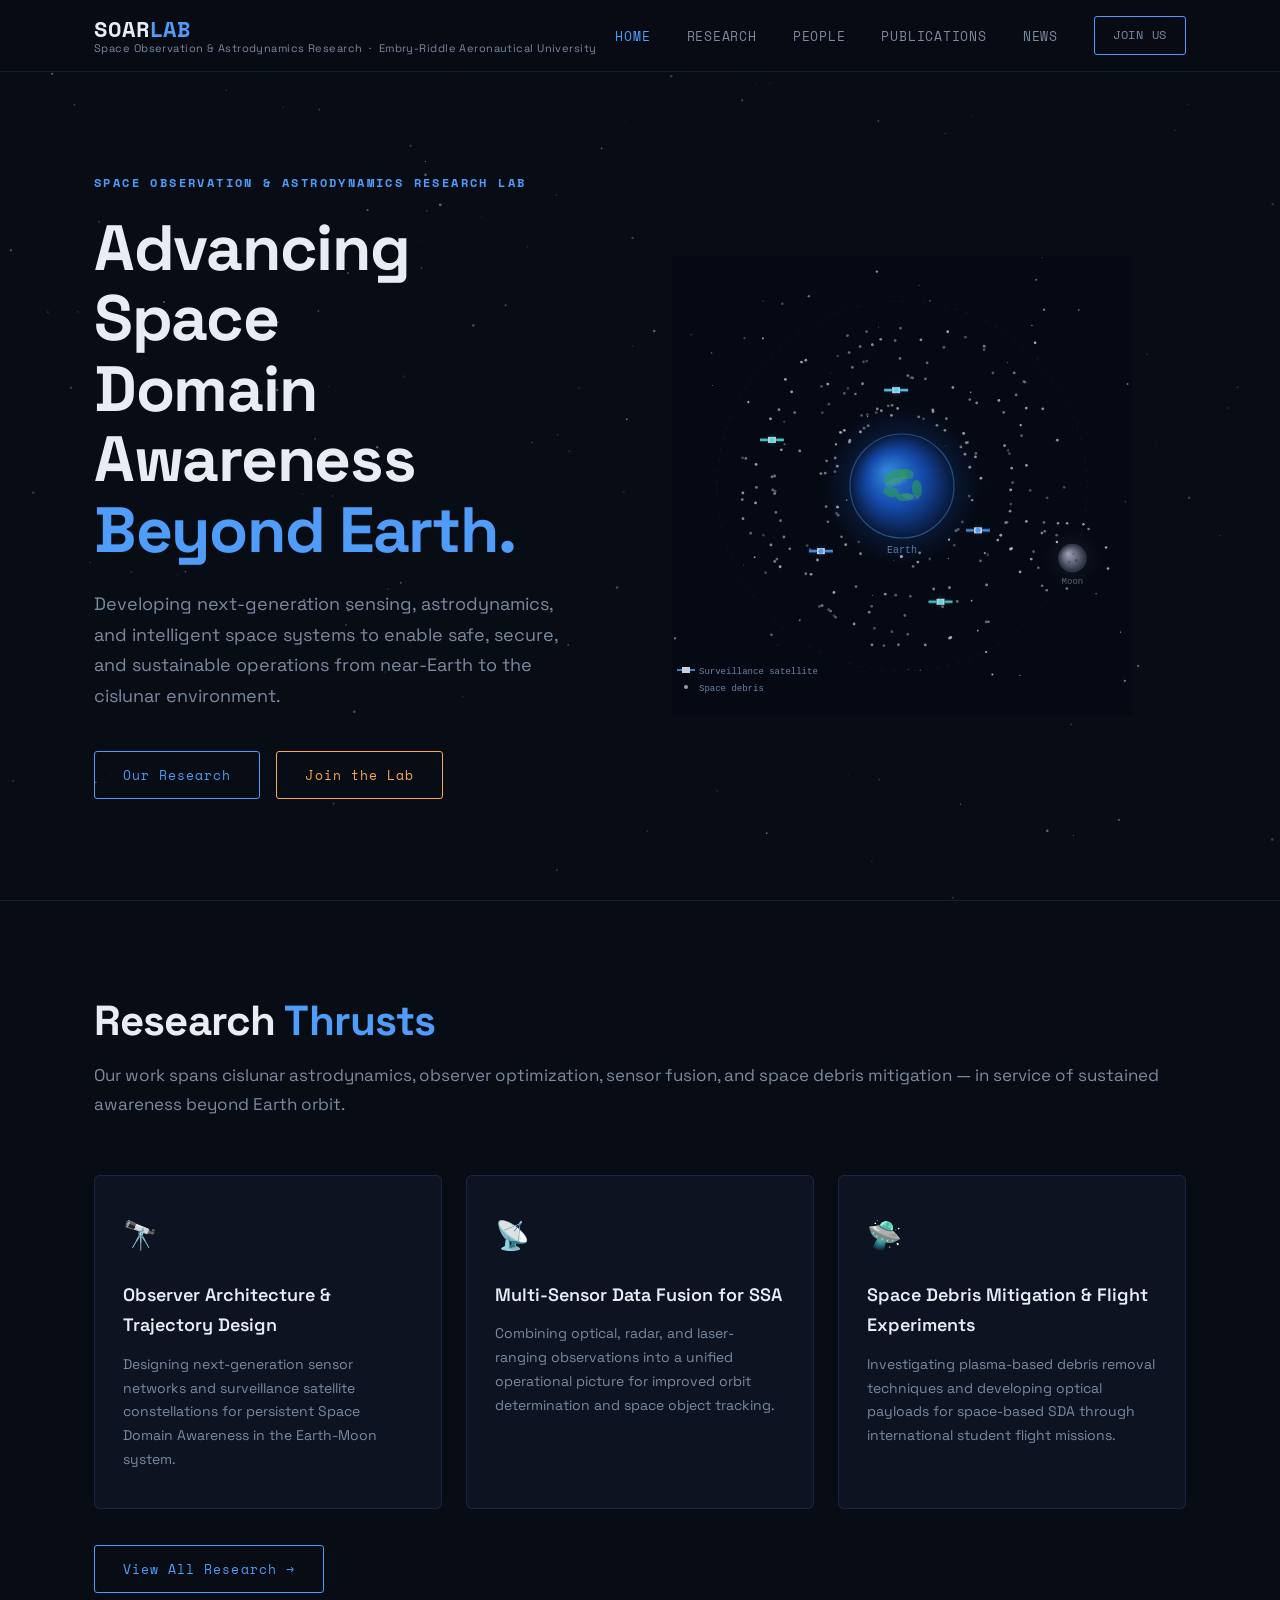
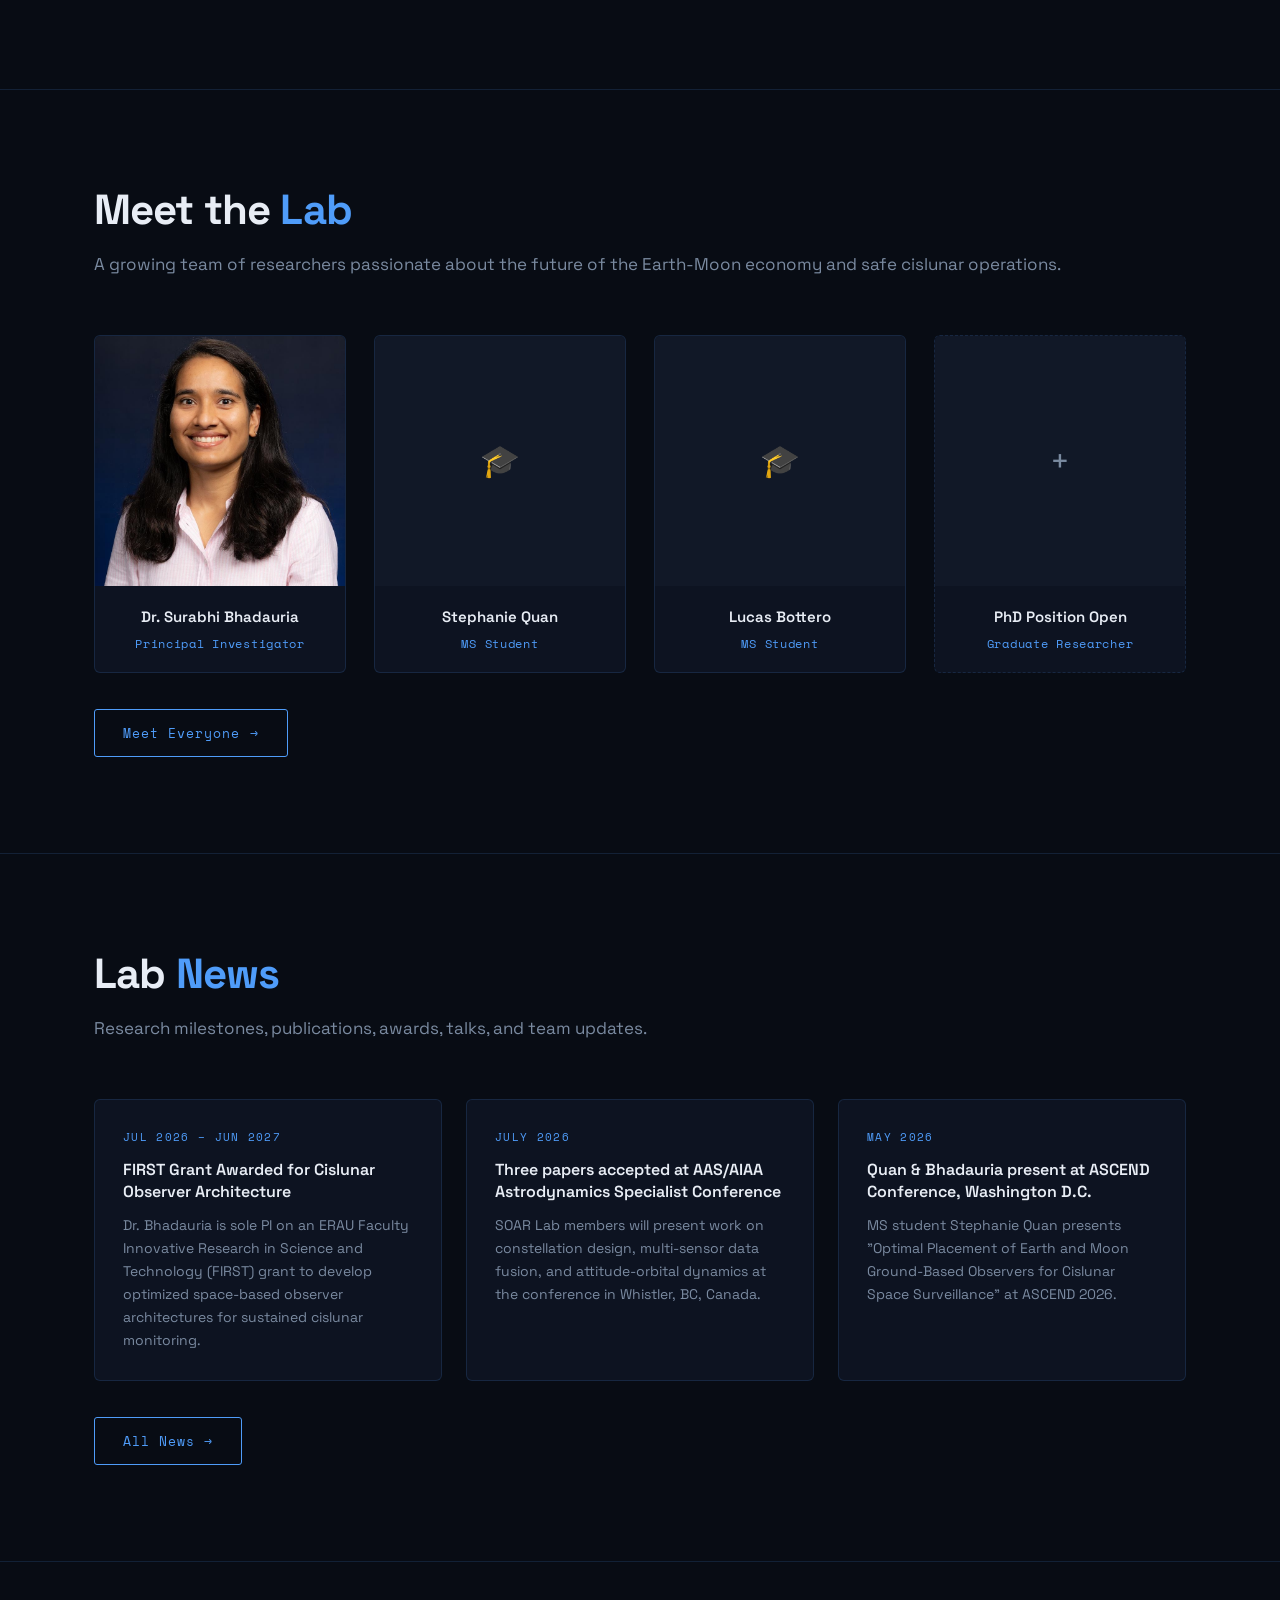
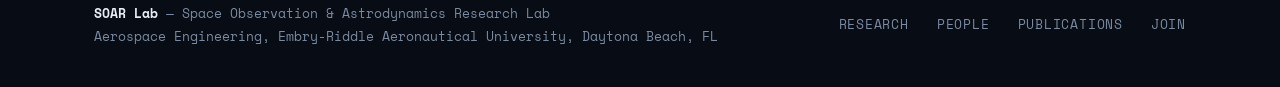
==== commit 72c5b1f2: "Add files via upload" ====
--- a/index.html
+++ b/index.html
@@ -193,16 +193,13 @@
   var t = 0;
   var startMs = Date.now();
 
-  // Earth center
   var CX = 230, CY = 230;
-  var ER = 52;   // Earth radius
-  var MR = 14;   // Moon radius (smaller, more realistic)
-
-  // Moon: circular orbit, far out
-  var MOON_R = 185;   // circular radius
-  var MOON_PERIOD = 28; // seconds per orbit
-
-  // 5 surveillance satellites — CIRCULAR orbits (equal r in all directions)
+  var ER = 52;
+  var MR = 14;
+  var MOON_R = 185;
+  var MOON_PERIOD = 28;
+
+  // 5 surveillance satellites — circular orbits
   var SATS = [
     { r: 88,  speed: 0.55, phase: 0,   color:'#4f9cf9' },
     { r: 104, speed: 0.38, phase: 2.1, color:'#4f9cf9' },
@@ -211,60 +208,78 @@
     { r: 138, speed: 0.19, phase: 3.3, color:'#4fdcdc' },
   ];
 
-  // Stars (fixed, twinkling)
+  // Stars
   var STARS = [];
   for (var i = 0; i < 60; i++) {
     STARS.push({
-      x: Math.random()*460,
-      y: Math.random()*460,
-      r: 0.4 + Math.random()*0.9,
+      x: Math.random()*460, y: Math.random()*460,
+      r: 0.4+Math.random()*0.9,
       tw: Math.random()*Math.PI*2,
-      sp: 0.5 + Math.random()*1.8
-    });
-  }
-
-  // 100 debris dots — pre-seed all at once across multiple circular shells
-  var debris = [];
-  function seedDebris() {
+      sp: 0.5+Math.random()*1.8
+    });
+  }
+
+  // 200 Earth debris across multiple shells
+  var earthDebris = [];
+  function seedEarthDebris() {
     var shells = [
-      { r: 72,  count: 14 },
-      { r: 82,  count: 18 },
-      { r: 112, count: 20 },
-      { r: 130, count: 18 },
-      { r: 148, count: 16 },
-      { r: 162, count: 14 },
+      { r:70,  count:28 },
+      { r:80,  count:32 },
+      { r:110, count:36 },
+      { r:128, count:34 },
+      { r:146, count:38 },
+      { r:160, count:32 },
     ];
     shells.forEach(function(sh) {
       for (var i = 0; i < sh.count; i++) {
-        debris.push({
+        earthDebris.push({
           angle: Math.random()*Math.PI*2,
-          r: sh.r + (Math.random()-0.5)*6,
-          speed: (Math.random()>0.5?1:-1)*(0.08+Math.random()*0.22),
-          alpha: 0.3 + Math.random()*0.55,
+          r: sh.r + (Math.random()-0.5)*5,
+          speed: (Math.random()>0.5?1:-1)*(0.07+Math.random()*0.20),
+          alpha: 0.25+Math.random()*0.55,
         });
       }
     });
   }
-  seedDebris();
-
-  // ── draw Earth ──
+  seedEarthDebris();
+
+  // 10 debris circling the Moon (relative to Moon center)
+  var moonDebris = [];
+  function seedMoonDebris() {
+    for (var i = 0; i < 10; i++) {
+      moonDebris.push({
+        angle: (i/10)*Math.PI*2,
+        r: MR*2.2 + Math.random()*MR*0.8,
+        speed: (Math.random()>0.5?1:-1)*(0.25+Math.random()*0.35),
+        alpha: 0.5+Math.random()*0.4,
+      });
+    }
+  }
+  seedMoonDebris();
+
+  function moonPos() {
+    var el = (Date.now()-startMs)/1000;
+    var a  = (el/MOON_PERIOD)*Math.PI*2;
+    return { x: CX+Math.cos(a)*MOON_R, y: CY+Math.sin(a)*MOON_R };
+  }
+
+  function drawMoonPath() {
+    ctx.strokeStyle='rgba(92,160,255,0.09)'; ctx.lineWidth=0.7;
+    ctx.setLineDash([4,7]);
+    ctx.beginPath(); ctx.arc(CX,CY,MOON_R,0,Math.PI*2); ctx.stroke();
+    ctx.setLineDash([]);
+  }
+
   function drawEarth() {
-    // Atmosphere halo
     var atmo = ctx.createRadialGradient(CX,CY,ER*0.9, CX,CY,ER*1.5);
     atmo.addColorStop(0,'rgba(40,120,255,0.15)');
     atmo.addColorStop(1,'rgba(40,120,255,0)');
-    ctx.fillStyle = atmo;
-    ctx.beginPath(); ctx.arc(CX,CY,ER*1.5,0,Math.PI*2); ctx.fill();
-
-    // Body
-    var g = ctx.createRadialGradient(CX-14,CY-14,4, CX,CY,ER);
-    g.addColorStop(0,'#2e80d8');
-    g.addColorStop(0.5,'#154aaa');
-    g.addColorStop(1,'#081838');
-    ctx.fillStyle = g;
-    ctx.beginPath(); ctx.arc(CX,CY,ER,0,Math.PI*2); ctx.fill();
-
-    // Continents
+    ctx.fillStyle=atmo; ctx.beginPath(); ctx.arc(CX,CY,ER*1.5,0,Math.PI*2); ctx.fill();
+
+    var g=ctx.createRadialGradient(CX-14,CY-14,4, CX,CY,ER);
+    g.addColorStop(0,'#2e80d8'); g.addColorStop(0.5,'#154aaa'); g.addColorStop(1,'#081838');
+    ctx.fillStyle=g; ctx.beginPath(); ctx.arc(CX,CY,ER,0,Math.PI*2); ctx.fill();
+
     ctx.save();
     ctx.beginPath(); ctx.arc(CX,CY,ER,0,Math.PI*2); ctx.clip();
     [[-7,-9,12,7,-0.4],[5,-12,7,5,0.3],[15,3,5,9,-0.1],[-11,6,8,5,0.2],[3,11,9,4,0]].forEach(function(c){
@@ -273,84 +288,59 @@
       ctx.beginPath(); ctx.ellipse(0,0,c[2],c[3],0,0,Math.PI*2); ctx.fill();
       ctx.restore();
     });
-    // Cloud wisps
     ctx.fillStyle='rgba(255,255,255,0.07)';
     ctx.beginPath(); ctx.ellipse(CX-6,CY-4,12,4,-0.3,0,Math.PI*2); ctx.fill();
     ctx.beginPath(); ctx.ellipse(CX+9,CY+11,9,3,0.2,0,Math.PI*2); ctx.fill();
     ctx.restore();
 
-    // Rim
     ctx.strokeStyle='rgba(80,170,255,0.38)'; ctx.lineWidth=1.2;
     ctx.beginPath(); ctx.arc(CX,CY,ER,0,Math.PI*2); ctx.stroke();
 
-    // Label
     ctx.fillStyle='rgba(140,190,255,0.6)'; ctx.font='10px monospace'; ctx.textAlign='center';
     ctx.fillText('Earth', CX, CY+ER+15);
     ctx.textAlign='left';
   }
 
-  // ── Moon ──
-  function moonPos() {
-    var el = (Date.now()-startMs)/1000;
-    var a  = (el/MOON_PERIOD)*Math.PI*2;
-    return { x: CX+Math.cos(a)*MOON_R, y: CY+Math.sin(a)*MOON_R };
-  }
-
-  function drawMoonPath() {
-    ctx.strokeStyle='rgba(92,160,255,0.09)'; ctx.lineWidth=0.7;
-    ctx.setLineDash([4,7]);
-    ctx.beginPath(); ctx.arc(CX,CY,MOON_R,0,Math.PI*2); ctx.stroke();
-    ctx.setLineDash([]);
-  }
-
   function drawMoon(mp) {
-    var r = MR;
-    // Glow
-    var gl = ctx.createRadialGradient(mp.x,mp.y,0, mp.x,mp.y,r*2);
+    var r=MR;
+    var gl=ctx.createRadialGradient(mp.x,mp.y,0, mp.x,mp.y,r*2);
     gl.addColorStop(0,'rgba(150,155,180,0.1)'); gl.addColorStop(1,'rgba(150,155,180,0)');
     ctx.fillStyle=gl; ctx.beginPath(); ctx.arc(mp.x,mp.y,r*2,0,Math.PI*2); ctx.fill();
-    // Body
-    var mg = ctx.createRadialGradient(mp.x-r*0.3,mp.y-r*0.3,r*0.05, mp.x,mp.y,r);
+
+    var mg=ctx.createRadialGradient(mp.x-r*0.3,mp.y-r*0.3,r*0.05, mp.x,mp.y,r);
     mg.addColorStop(0,'#9aa0b2'); mg.addColorStop(0.6,'#565c6e'); mg.addColorStop(1,'#282c3a');
     ctx.fillStyle=mg; ctx.beginPath(); ctx.arc(mp.x,mp.y,r,0,Math.PI*2); ctx.fill();
-    // Craters
+
     [[0.28,0.18,0.12],[-0.22,0.28,0.09],[0.08,-0.3,0.08]].forEach(function(c){
       ctx.fillStyle='rgba(0,0,0,0.22)';
       ctx.beginPath(); ctx.arc(mp.x+c[0]*r,mp.y+c[1]*r,c[2]*r,0,Math.PI*2); ctx.fill();
     });
-    // Rim
     ctx.strokeStyle='rgba(150,155,180,0.2)'; ctx.lineWidth=0.7;
     ctx.beginPath(); ctx.arc(mp.x,mp.y,r,0,Math.PI*2); ctx.stroke();
-    // Label
+
     ctx.fillStyle='rgba(160,170,200,0.55)'; ctx.font='9px monospace'; ctx.textAlign='center';
     ctx.fillText('Moon', mp.x, mp.y+r+12);
     ctx.textAlign='left';
   }
 
-  // ── Lagrange — pulsing circles only, no text ──
-  function drawLagrange(mp) {
-    var l1x=CX+(mp.x-CX)*0.84, l1y=CY+(mp.y-CY)*0.84;
-    var l2x=mp.x+(mp.x-CX)*0.18, l2y=mp.y+(mp.y-CY)*0.18;
-    [[l1x,l1y,0],[l2x,l2y,1.6]].forEach(function(pt){
-      var pulse=0.3+0.35*Math.abs(Math.sin(t*0.9+pt[2]));
-      ctx.strokeStyle='rgba(92,200,255,'+pulse*0.7+')'; ctx.lineWidth=1;
-      ctx.beginPath(); ctx.arc(pt[0],pt[1],5,0,Math.PI*2); ctx.stroke();
-      ctx.fillStyle='rgba(92,200,255,'+pulse*0.18+')';
-      ctx.beginPath(); ctx.arc(pt[0],pt[1],5,0,Math.PI*2); ctx.fill();
-    });
-  }
-
-  // ── Debris ──
-  function drawDebris() {
-    debris.forEach(function(d) {
-      var px = CX + Math.cos(d.angle)*d.r;
-      var py = CY + Math.sin(d.angle)*d.r;
+  function drawEarthDebris() {
+    earthDebris.forEach(function(d) {
+      var px=CX+Math.cos(d.angle)*d.r;
+      var py=CY+Math.sin(d.angle)*d.r;
       ctx.fillStyle='rgba(200,205,218,'+d.alpha+')';
       ctx.beginPath(); ctx.arc(px,py,1.4,0,Math.PI*2); ctx.fill();
     });
   }
 
-  // ── Satellites — CIRCULAR orbits, no labels ──
+  function drawMoonDebris(mp) {
+    moonDebris.forEach(function(d) {
+      var px=mp.x+Math.cos(d.angle)*d.r;
+      var py=mp.y+Math.sin(d.angle)*d.r;
+      ctx.fillStyle='rgba(190,195,210,'+d.alpha+')';
+      ctx.beginPath(); ctx.arc(px,py,1.3,0,Math.PI*2); ctx.fill();
+    });
+  }
+
   function drawSatOrbitPath(s) {
     ctx.strokeStyle='rgba(79,156,249,0.07)'; ctx.lineWidth=0.6;
     ctx.setLineDash([3,6]);
@@ -359,20 +349,16 @@
   }
 
   function getSatPos(s) {
-    var a = t*s.speed + s.phase;
-    return { x: CX+Math.cos(a)*s.r, y: CY+Math.sin(a)*s.r };
+    var a=t*s.speed+s.phase;
+    return { x:CX+Math.cos(a)*s.r, y:CY+Math.sin(a)*s.r };
   }
 
   function drawSat(s, pos) {
-    // Glow
     var gl=ctx.createRadialGradient(pos.x,pos.y,0,pos.x,pos.y,9);
     gl.addColorStop(0,s.color+'50'); gl.addColorStop(1,'rgba(0,0,0,0)');
     ctx.fillStyle=gl; ctx.beginPath(); ctx.arc(pos.x,pos.y,9,0,Math.PI*2); ctx.fill();
-    // Body
     ctx.fillStyle='#c8d0e0'; ctx.fillRect(pos.x-4,pos.y-3,8,6);
-    // Core
     ctx.fillStyle=s.color; ctx.beginPath(); ctx.arc(pos.x,pos.y,2.5,0,Math.PI*2); ctx.fill();
-    // Solar panels
     ctx.strokeStyle=s.color+'cc'; ctx.lineWidth=2.2;
     ctx.beginPath();
     ctx.moveTo(pos.x-4,pos.y); ctx.lineTo(pos.x-12,pos.y);
@@ -383,51 +369,47 @@
     ctx.fillRect(pos.x+5,pos.y-2,7,4);
   }
 
-  // ── Legend ──
   function drawLegend() {
-    var lx=10, ly=H-58;
+    var lx=10, ly=H-46;
     ctx.font='9px monospace';
-    // Satellite
     ctx.fillStyle='#c8d0e0'; ctx.fillRect(lx,ly-3,8,6);
     ctx.strokeStyle='#4f9cf9cc'; ctx.lineWidth=2;
     ctx.beginPath(); ctx.moveTo(lx-5,ly); ctx.lineTo(lx,ly); ctx.moveTo(lx+8,ly); ctx.lineTo(lx+13,ly); ctx.stroke();
     ctx.fillStyle='rgba(160,200,240,0.65)'; ctx.fillText('Surveillance satellite', lx+17, ly+4);
-    // Debris
     ctx.fillStyle='rgba(200,205,218,0.75)';
-    ctx.beginPath(); ctx.arc(lx+4,ly+18,2,0,Math.PI*2); ctx.fill();
-    ctx.fillStyle='rgba(160,200,240,0.65)'; ctx.fillText('Space debris', lx+17, ly+22);
-  }
-
-  // ── Main loop ──
+    ctx.beginPath(); ctx.arc(lx+4,ly+17,2,0,Math.PI*2); ctx.fill();
+    ctx.fillStyle='rgba(160,200,240,0.65)'; ctx.fillText('Space debris', lx+17, ly+21);
+  }
+
   function frame() {
     t += 0.016;
-    var elapsed = (Date.now()-startMs)/1000;
-
-    // Update debris angles
-    debris.forEach(function(d){ d.angle += d.speed*0.016; });
-
-    // Clear
+    var elapsed=(Date.now()-startMs)/1000;
+
+    earthDebris.forEach(function(d){ d.angle+=d.speed*0.016; });
+    moonDebris.forEach(function(d){ d.angle+=d.speed*0.016; });
+
     ctx.fillStyle='#050914'; ctx.fillRect(0,0,W,H);
 
-    // Stars
     STARS.forEach(function(s){
       var a=0.2+0.6*Math.abs(Math.sin(elapsed*s.sp+s.tw));
       ctx.fillStyle='rgba(220,225,240,'+a+')';
       ctx.beginPath(); ctx.arc(s.x,s.y,s.r,0,Math.PI*2); ctx.fill();
     });
 
-    var mp = moonPos();
+    var mp=moonPos();
 
     drawMoonPath();
     SATS.forEach(drawSatOrbitPath);
-    drawDebris();
+    drawEarthDebris();
     drawEarth();
+
+    // Draw moon debris before moon so moon renders on top
+    drawMoonDebris(mp);
     drawMoon(mp);
-    drawLagrange(mp);
-
-    SATS.forEach(function(s){ drawSat(s, getSatPos(s)); });
-
+
+    SATS.forEach(function(s){ drawSat(s,getSatPos(s)); });
     drawLegend();
+
     requestAnimationFrame(frame);
   }
 
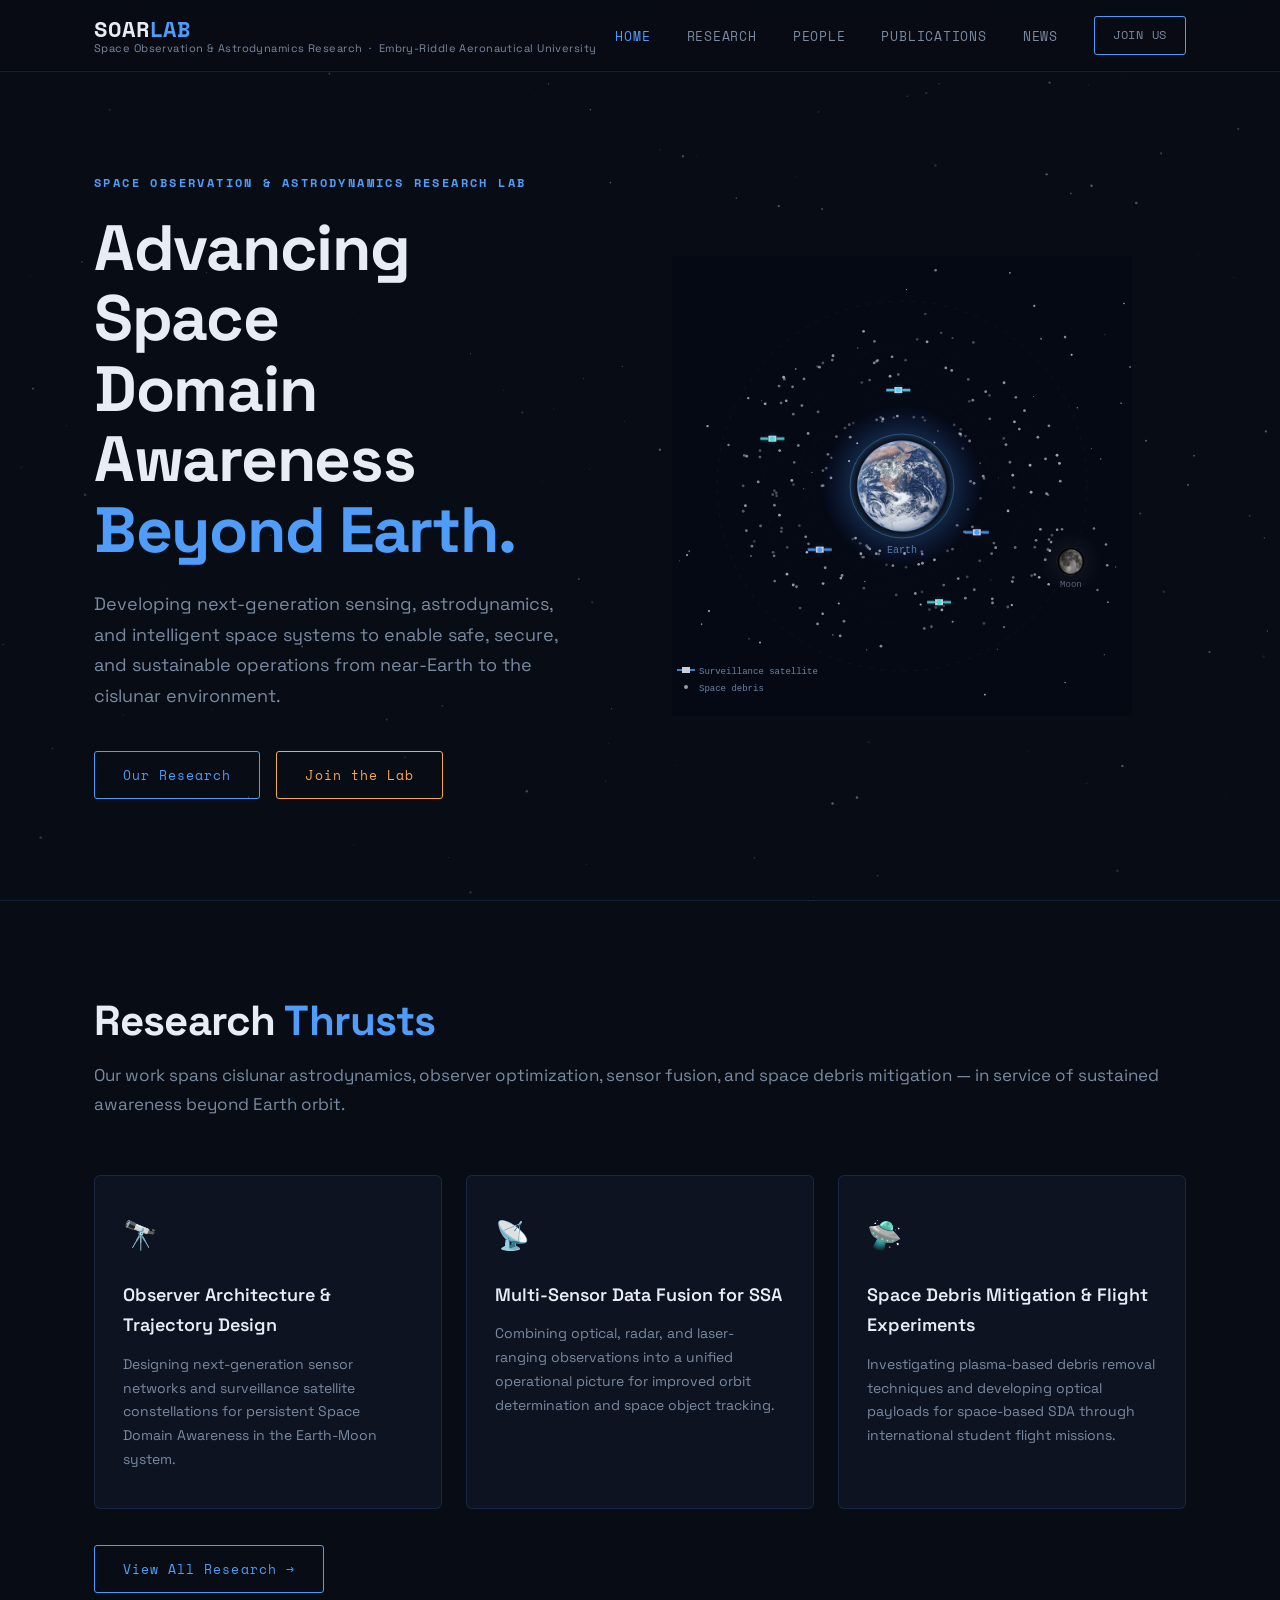
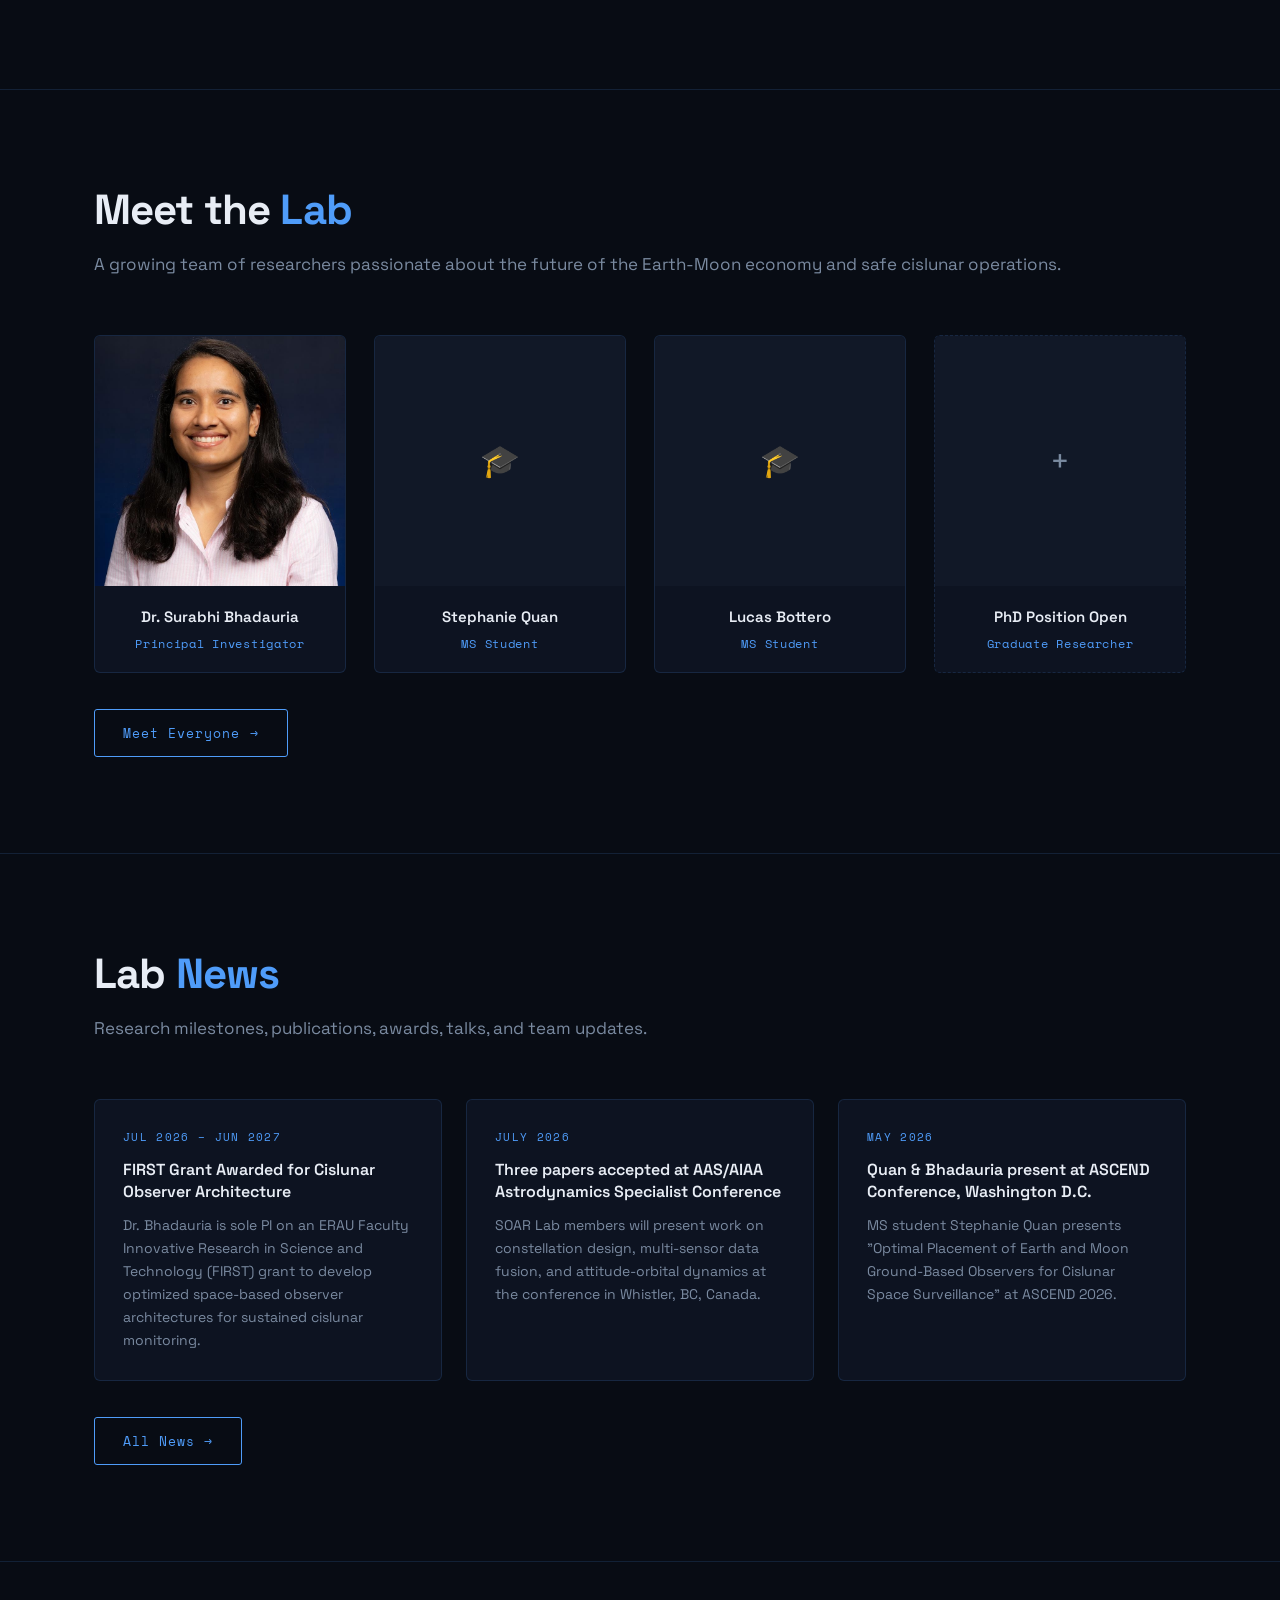
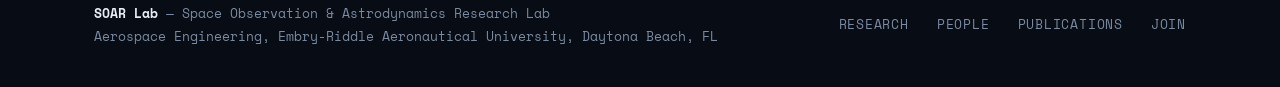
==== commit 7c7f5c77: "Add files via upload" ====
--- a/index.html
+++ b/index.html
@@ -199,68 +199,70 @@
   var MOON_R = 185;
   var MOON_PERIOD = 28;
 
-  // 5 surveillance satellites — circular orbits
+  // Load real Earth and Moon images
+  var earthImg = new Image();
+  earthImg.src = '[data-uri]';
+  var moonImg = new Image();
+  moonImg.src = '[data-uri]';
+
+  // 5 surveillance satellites
   var SATS = [
-    { r: 88,  speed: 0.55, phase: 0,   color:'#4f9cf9' },
-    { r: 104, speed: 0.38, phase: 2.1, color:'#4f9cf9' },
-    { r: 96,  speed: 0.47, phase: 4.2, color:'#5bd4ff' },
-    { r: 122, speed: 0.26, phase: 1.0, color:'#4fdcdc' },
-    { r: 138, speed: 0.19, phase: 3.3, color:'#4fdcdc' },
+    { r:88,  speed:0.55, phase:0,   color:'#4f9cf9' },
+    { r:104, speed:0.38, phase:2.1, color:'#4f9cf9' },
+    { r:96,  speed:0.47, phase:4.2, color:'#5bd4ff' },
+    { r:122, speed:0.26, phase:1.0, color:'#4fdcdc' },
+    { r:138, speed:0.19, phase:3.3, color:'#4fdcdc' },
   ];
 
   // Stars
   var STARS = [];
-  for (var i = 0; i < 60; i++) {
+  for (var i=0;i<60;i++) {
     STARS.push({
-      x: Math.random()*460, y: Math.random()*460,
-      r: 0.4+Math.random()*0.9,
-      tw: Math.random()*Math.PI*2,
-      sp: 0.5+Math.random()*1.8
+      x:Math.random()*460, y:Math.random()*460,
+      r:0.4+Math.random()*0.9,
+      tw:Math.random()*Math.PI*2,
+      sp:0.5+Math.random()*1.8
     });
   }
 
-  // 200 Earth debris across multiple shells
+  // 200 debris around Earth
   var earthDebris = [];
   function seedEarthDebris() {
-    var shells = [
-      { r:70,  count:28 },
-      { r:80,  count:32 },
-      { r:110, count:36 },
-      { r:128, count:34 },
-      { r:146, count:38 },
-      { r:160, count:32 },
+    var shells=[
+      {r:70, count:28},{r:80, count:32},{r:110, count:36},
+      {r:128,count:34},{r:146,count:38},{r:160,count:32},
     ];
-    shells.forEach(function(sh) {
-      for (var i = 0; i < sh.count; i++) {
+    shells.forEach(function(sh){
+      for(var i=0;i<sh.count;i++){
         earthDebris.push({
-          angle: Math.random()*Math.PI*2,
-          r: sh.r + (Math.random()-0.5)*5,
-          speed: (Math.random()>0.5?1:-1)*(0.07+Math.random()*0.20),
-          alpha: 0.25+Math.random()*0.55,
+          angle:Math.random()*Math.PI*2,
+          r:sh.r+(Math.random()-0.5)*5,
+          speed:(Math.random()>0.5?1:-1)*(0.07+Math.random()*0.20),
+          alpha:0.25+Math.random()*0.55,
         });
       }
     });
   }
   seedEarthDebris();
 
-  // 10 debris circling the Moon (relative to Moon center)
+  // 10 debris around Moon
   var moonDebris = [];
   function seedMoonDebris() {
-    for (var i = 0; i < 10; i++) {
+    for(var i=0;i<10;i++){
       moonDebris.push({
-        angle: (i/10)*Math.PI*2,
-        r: MR*2.2 + Math.random()*MR*0.8,
-        speed: (Math.random()>0.5?1:-1)*(0.25+Math.random()*0.35),
-        alpha: 0.5+Math.random()*0.4,
+        angle:(i/10)*Math.PI*2,
+        r:MR*2.2+Math.random()*MR*0.8,
+        speed:(Math.random()>0.5?1:-1)*(0.25+Math.random()*0.35),
+        alpha:0.5+Math.random()*0.4,
       });
     }
   }
   seedMoonDebris();
 
   function moonPos() {
-    var el = (Date.now()-startMs)/1000;
-    var a  = (el/MOON_PERIOD)*Math.PI*2;
-    return { x: CX+Math.cos(a)*MOON_R, y: CY+Math.sin(a)*MOON_R };
+    var el=(Date.now()-startMs)/1000;
+    var a=(el/MOON_PERIOD)*Math.PI*2;
+    return {x:CX+Math.cos(a)*MOON_R, y:CY+Math.sin(a)*MOON_R};
   }
 
   function drawMoonPath() {
@@ -271,51 +273,75 @@
   }
 
   function drawEarth() {
-    var atmo = ctx.createRadialGradient(CX,CY,ER*0.9, CX,CY,ER*1.5);
-    atmo.addColorStop(0,'rgba(40,120,255,0.15)');
-    atmo.addColorStop(1,'rgba(40,120,255,0)');
-    ctx.fillStyle=atmo; ctx.beginPath(); ctx.arc(CX,CY,ER*1.5,0,Math.PI*2); ctx.fill();
-
-    var g=ctx.createRadialGradient(CX-14,CY-14,4, CX,CY,ER);
-    g.addColorStop(0,'#2e80d8'); g.addColorStop(0.5,'#154aaa'); g.addColorStop(1,'#081838');
-    ctx.fillStyle=g; ctx.beginPath(); ctx.arc(CX,CY,ER,0,Math.PI*2); ctx.fill();
-
+    var r=ER;
+    // Atmosphere glow
+    var atmo=ctx.createRadialGradient(CX,CY,r*0.92,CX,CY,r*1.55);
+    atmo.addColorStop(0,'rgba(80,160,255,0.22)');
+    atmo.addColorStop(1,'rgba(40,100,255,0)');
+    ctx.fillStyle=atmo; ctx.beginPath(); ctx.arc(CX,CY,r*1.55,0,Math.PI*2); ctx.fill();
+
+    // Clip to circle and draw image
     ctx.save();
-    ctx.beginPath(); ctx.arc(CX,CY,ER,0,Math.PI*2); ctx.clip();
-    [[-7,-9,12,7,-0.4],[5,-12,7,5,0.3],[15,3,5,9,-0.1],[-11,6,8,5,0.2],[3,11,9,4,0]].forEach(function(c){
-      ctx.save(); ctx.translate(CX+c[0],CY+c[1]); ctx.rotate(c[4]);
-      ctx.fillStyle='rgba(45,165,70,0.54)';
-      ctx.beginPath(); ctx.ellipse(0,0,c[2],c[3],0,0,Math.PI*2); ctx.fill();
-      ctx.restore();
-    });
-    ctx.fillStyle='rgba(255,255,255,0.07)';
-    ctx.beginPath(); ctx.ellipse(CX-6,CY-4,12,4,-0.3,0,Math.PI*2); ctx.fill();
-    ctx.beginPath(); ctx.ellipse(CX+9,CY+11,9,3,0.2,0,Math.PI*2); ctx.fill();
+    ctx.beginPath(); ctx.arc(CX,CY,r,0,Math.PI*2); ctx.clip();
+    if(earthImg.complete && earthImg.naturalWidth>0){
+      ctx.drawImage(earthImg, CX-r, CY-r, r*2, r*2);
+    } else {
+      // Fallback gradient while loading
+      var g=ctx.createRadialGradient(CX-14,CY-14,4,CX,CY,r);
+      g.addColorStop(0,'#2e80d8'); g.addColorStop(0.5,'#154aaa'); g.addColorStop(1,'#081838');
+      ctx.fillStyle=g; ctx.fillRect(CX-r,CY-r,r*2,r*2);
+    }
     ctx.restore();
 
-    ctx.strokeStyle='rgba(80,170,255,0.38)'; ctx.lineWidth=1.2;
-    ctx.beginPath(); ctx.arc(CX,CY,ER,0,Math.PI*2); ctx.stroke();
-
+    // Thin atmosphere rim overlay
+    var rim=ctx.createRadialGradient(CX,CY,r*0.82,CX,CY,r);
+    rim.addColorStop(0,'rgba(80,160,255,0)');
+    rim.addColorStop(1,'rgba(80,160,255,0.28)');
+    ctx.fillStyle=rim; ctx.beginPath(); ctx.arc(CX,CY,r,0,Math.PI*2); ctx.fill();
+
+    // Subtle specular highlight
+    var hi=ctx.createRadialGradient(CX-r*0.3,CY-r*0.3,0,CX-r*0.1,CY-r*0.1,r*0.7);
+    hi.addColorStop(0,'rgba(255,255,255,0.12)');
+    hi.addColorStop(1,'rgba(255,255,255,0)');
+    ctx.fillStyle=hi; ctx.beginPath(); ctx.arc(CX,CY,r,0,Math.PI*2); ctx.fill();
+
+    ctx.strokeStyle='rgba(100,180,255,0.3)'; ctx.lineWidth=1;
+    ctx.beginPath(); ctx.arc(CX,CY,r,0,Math.PI*2); ctx.stroke();
+
+    // Label
     ctx.fillStyle='rgba(140,190,255,0.6)'; ctx.font='10px monospace'; ctx.textAlign='center';
-    ctx.fillText('Earth', CX, CY+ER+15);
+    ctx.fillText('Earth', CX, CY+r+15);
     ctx.textAlign='left';
   }
 
   function drawMoon(mp) {
     var r=MR;
-    var gl=ctx.createRadialGradient(mp.x,mp.y,0, mp.x,mp.y,r*2);
-    gl.addColorStop(0,'rgba(150,155,180,0.1)'); gl.addColorStop(1,'rgba(150,155,180,0)');
-    ctx.fillStyle=gl; ctx.beginPath(); ctx.arc(mp.x,mp.y,r*2,0,Math.PI*2); ctx.fill();
-
-    var mg=ctx.createRadialGradient(mp.x-r*0.3,mp.y-r*0.3,r*0.05, mp.x,mp.y,r);
-    mg.addColorStop(0,'#9aa0b2'); mg.addColorStop(0.6,'#565c6e'); mg.addColorStop(1,'#282c3a');
-    ctx.fillStyle=mg; ctx.beginPath(); ctx.arc(mp.x,mp.y,r,0,Math.PI*2); ctx.fill();
-
-    [[0.28,0.18,0.12],[-0.22,0.28,0.09],[0.08,-0.3,0.08]].forEach(function(c){
-      ctx.fillStyle='rgba(0,0,0,0.22)';
-      ctx.beginPath(); ctx.arc(mp.x+c[0]*r,mp.y+c[1]*r,c[2]*r,0,Math.PI*2); ctx.fill();
-    });
-    ctx.strokeStyle='rgba(150,155,180,0.2)'; ctx.lineWidth=0.7;
+    // Subtle glow
+    var gl=ctx.createRadialGradient(mp.x,mp.y,0,mp.x,mp.y,r*2.2);
+    gl.addColorStop(0,'rgba(200,200,210,0.08)');
+    gl.addColorStop(1,'rgba(200,200,210,0)');
+    ctx.fillStyle=gl; ctx.beginPath(); ctx.arc(mp.x,mp.y,r*2.2,0,Math.PI*2); ctx.fill();
+
+    // Clip and draw Moon image
+    ctx.save();
+    ctx.beginPath(); ctx.arc(mp.x,mp.y,r,0,Math.PI*2); ctx.clip();
+    if(moonImg.complete && moonImg.naturalWidth>0){
+      ctx.drawImage(moonImg, mp.x-r, mp.y-r, r*2, r*2);
+    } else {
+      var mg=ctx.createRadialGradient(mp.x-r*0.3,mp.y-r*0.3,r*0.05,mp.x,mp.y,r);
+      mg.addColorStop(0,'#9aa0b2'); mg.addColorStop(1,'#282c3a');
+      ctx.fillStyle=mg; ctx.fillRect(mp.x-r,mp.y-r,r*2,r*2);
+    }
+    ctx.restore();
+
+    // Subtle shadow limb
+    var limb=ctx.createRadialGradient(mp.x+r*0.3,mp.y+r*0.3,0,mp.x,mp.y,r);
+    limb.addColorStop(0,'rgba(0,0,0,0)');
+    limb.addColorStop(0.7,'rgba(0,0,0,0)');
+    limb.addColorStop(1,'rgba(0,0,0,0.45)');
+    ctx.fillStyle=limb; ctx.beginPath(); ctx.arc(mp.x,mp.y,r,0,Math.PI*2); ctx.fill();
+
+    ctx.strokeStyle='rgba(160,160,180,0.2)'; ctx.lineWidth=0.6;
     ctx.beginPath(); ctx.arc(mp.x,mp.y,r,0,Math.PI*2); ctx.stroke();
 
     ctx.fillStyle='rgba(160,170,200,0.55)'; ctx.font='9px monospace'; ctx.textAlign='center';
@@ -324,7 +350,7 @@
   }
 
   function drawEarthDebris() {
-    earthDebris.forEach(function(d) {
+    earthDebris.forEach(function(d){
       var px=CX+Math.cos(d.angle)*d.r;
       var py=CY+Math.sin(d.angle)*d.r;
       ctx.fillStyle='rgba(200,205,218,'+d.alpha+')';
@@ -333,7 +359,7 @@
   }
 
   function drawMoonDebris(mp) {
-    moonDebris.forEach(function(d) {
+    moonDebris.forEach(function(d){
       var px=mp.x+Math.cos(d.angle)*d.r;
       var py=mp.y+Math.sin(d.angle)*d.r;
       ctx.fillStyle='rgba(190,195,210,'+d.alpha+')';
@@ -350,10 +376,10 @@
 
   function getSatPos(s) {
     var a=t*s.speed+s.phase;
-    return { x:CX+Math.cos(a)*s.r, y:CY+Math.sin(a)*s.r };
-  }
-
-  function drawSat(s, pos) {
+    return {x:CX+Math.cos(a)*s.r, y:CY+Math.sin(a)*s.r};
+  }
+
+  function drawSat(s,pos) {
     var gl=ctx.createRadialGradient(pos.x,pos.y,0,pos.x,pos.y,9);
     gl.addColorStop(0,s.color+'50'); gl.addColorStop(1,'rgba(0,0,0,0)');
     ctx.fillStyle=gl; ctx.beginPath(); ctx.arc(pos.x,pos.y,9,0,Math.PI*2); ctx.fill();
@@ -375,18 +401,18 @@
     ctx.fillStyle='#c8d0e0'; ctx.fillRect(lx,ly-3,8,6);
     ctx.strokeStyle='#4f9cf9cc'; ctx.lineWidth=2;
     ctx.beginPath(); ctx.moveTo(lx-5,ly); ctx.lineTo(lx,ly); ctx.moveTo(lx+8,ly); ctx.lineTo(lx+13,ly); ctx.stroke();
-    ctx.fillStyle='rgba(160,200,240,0.65)'; ctx.fillText('Surveillance satellite', lx+17, ly+4);
+    ctx.fillStyle='rgba(160,200,240,0.65)'; ctx.fillText('Surveillance satellite',lx+17,ly+4);
     ctx.fillStyle='rgba(200,205,218,0.75)';
     ctx.beginPath(); ctx.arc(lx+4,ly+17,2,0,Math.PI*2); ctx.fill();
-    ctx.fillStyle='rgba(160,200,240,0.65)'; ctx.fillText('Space debris', lx+17, ly+21);
+    ctx.fillStyle='rgba(160,200,240,0.65)'; ctx.fillText('Space debris',lx+17,ly+21);
   }
 
   function frame() {
-    t += 0.016;
+    t+=0.016;
     var elapsed=(Date.now()-startMs)/1000;
 
-    earthDebris.forEach(function(d){ d.angle+=d.speed*0.016; });
-    moonDebris.forEach(function(d){ d.angle+=d.speed*0.016; });
+    earthDebris.forEach(function(d){d.angle+=d.speed*0.016;});
+    moonDebris.forEach(function(d){d.angle+=d.speed*0.016;});
 
     ctx.fillStyle='#050914'; ctx.fillRect(0,0,W,H);
 
@@ -397,19 +423,14 @@
     });
 
     var mp=moonPos();
-
     drawMoonPath();
     SATS.forEach(drawSatOrbitPath);
     drawEarthDebris();
     drawEarth();
-
-    // Draw moon debris before moon so moon renders on top
     drawMoonDebris(mp);
     drawMoon(mp);
-
-    SATS.forEach(function(s){ drawSat(s,getSatPos(s)); });
+    SATS.forEach(function(s){drawSat(s,getSatPos(s));});
     drawLegend();
-
     requestAnimationFrame(frame);
   }
 
